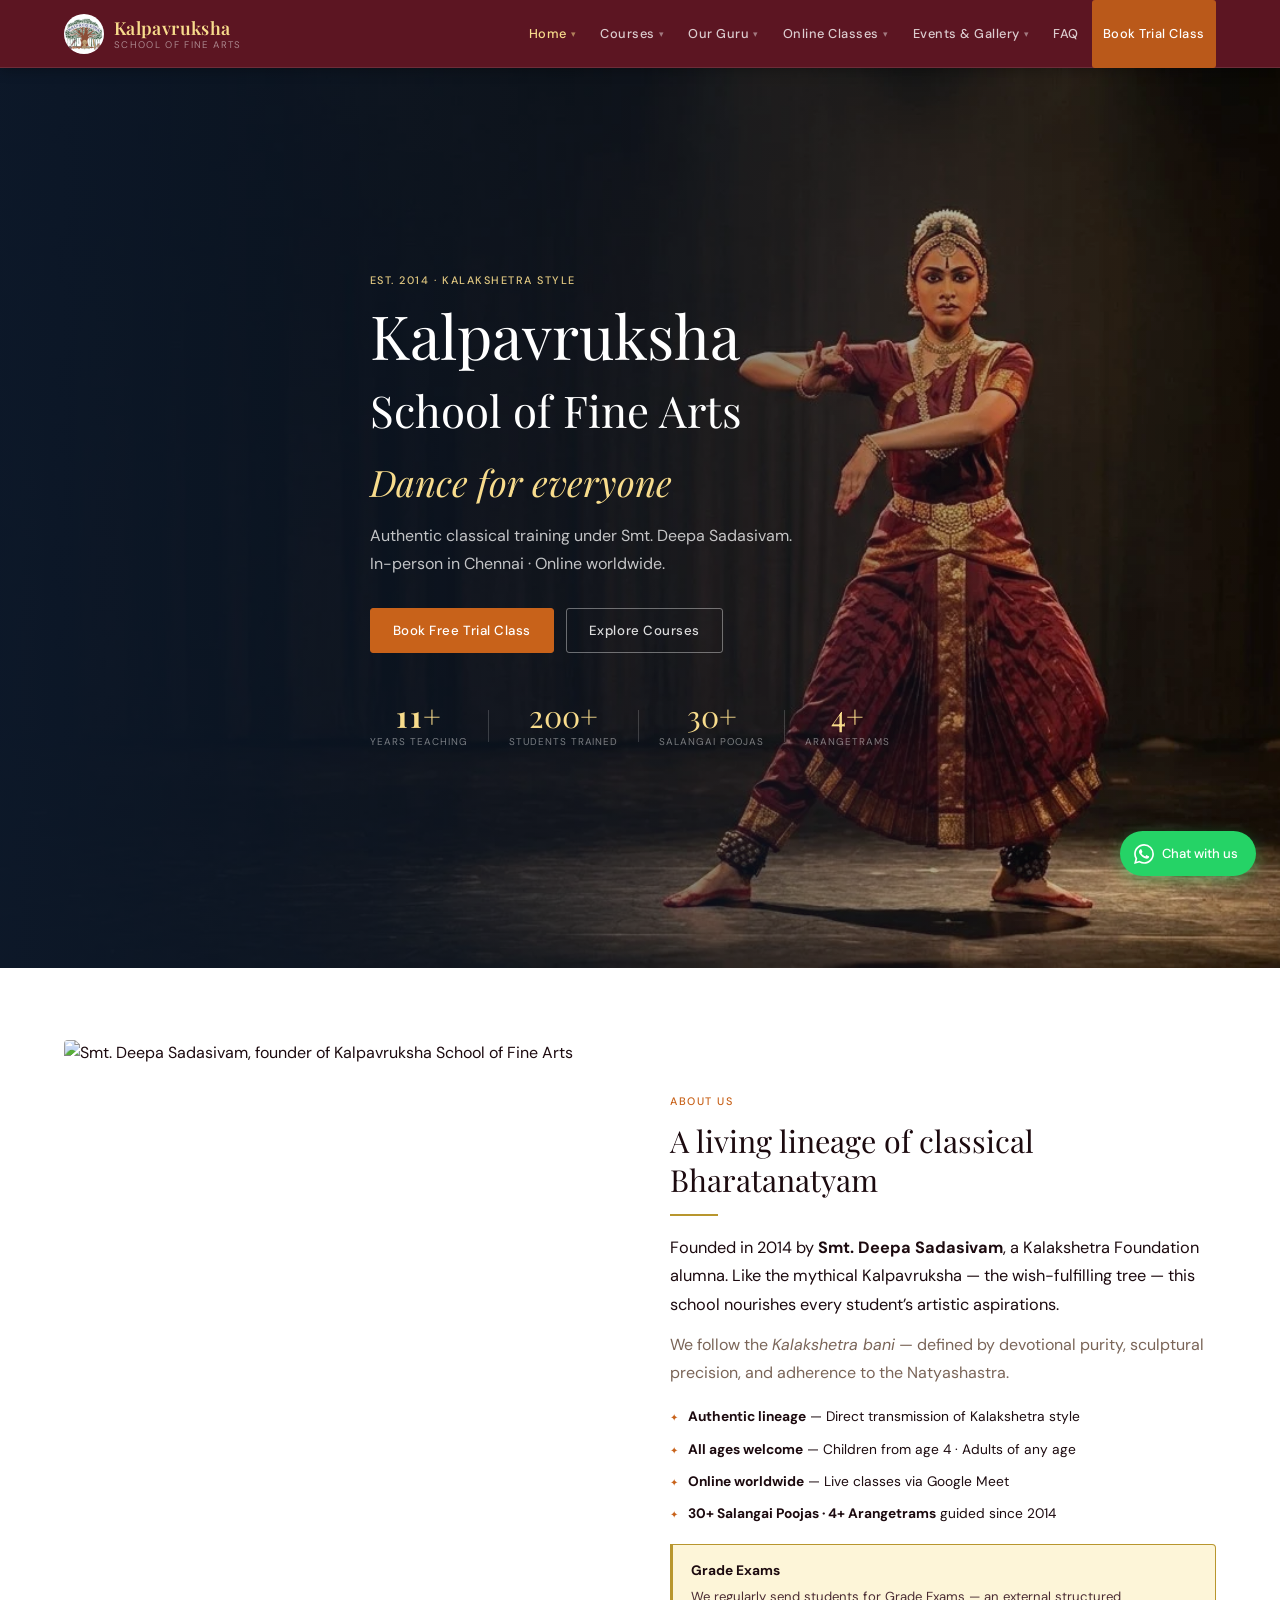
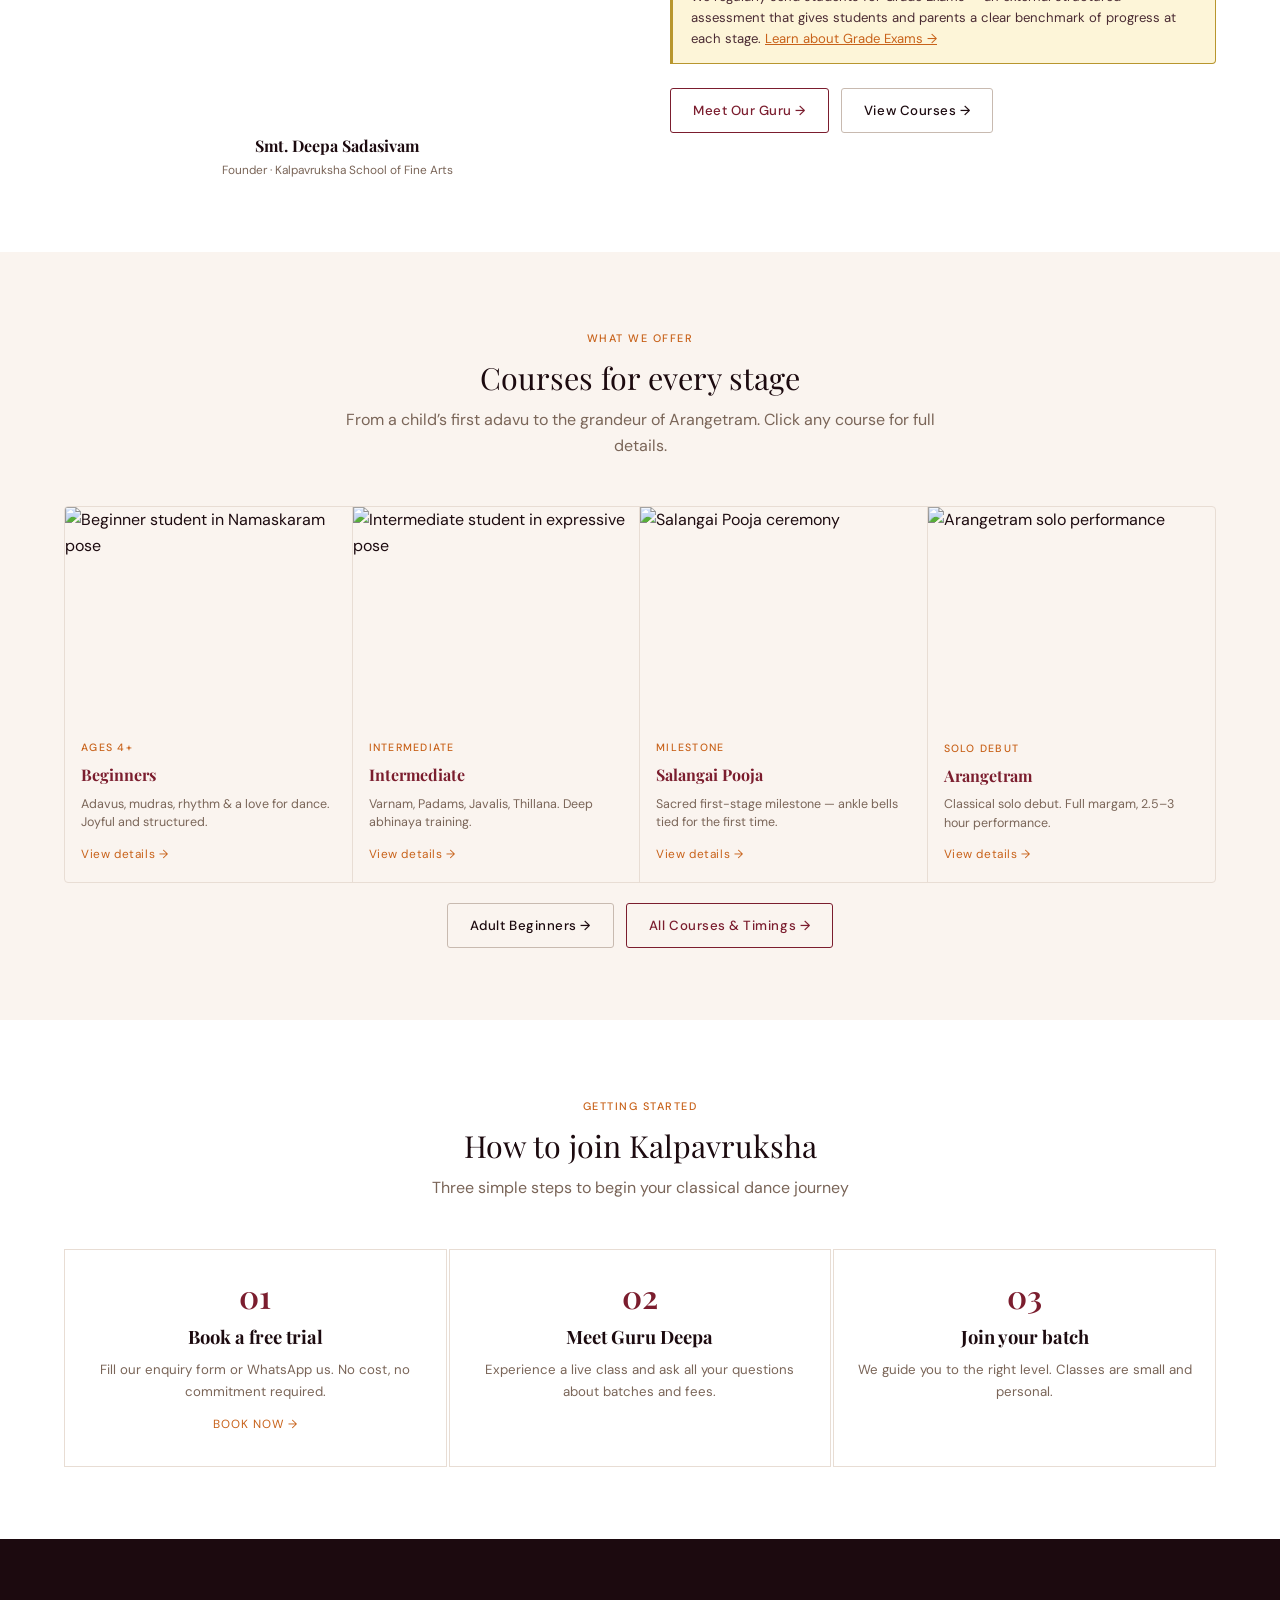
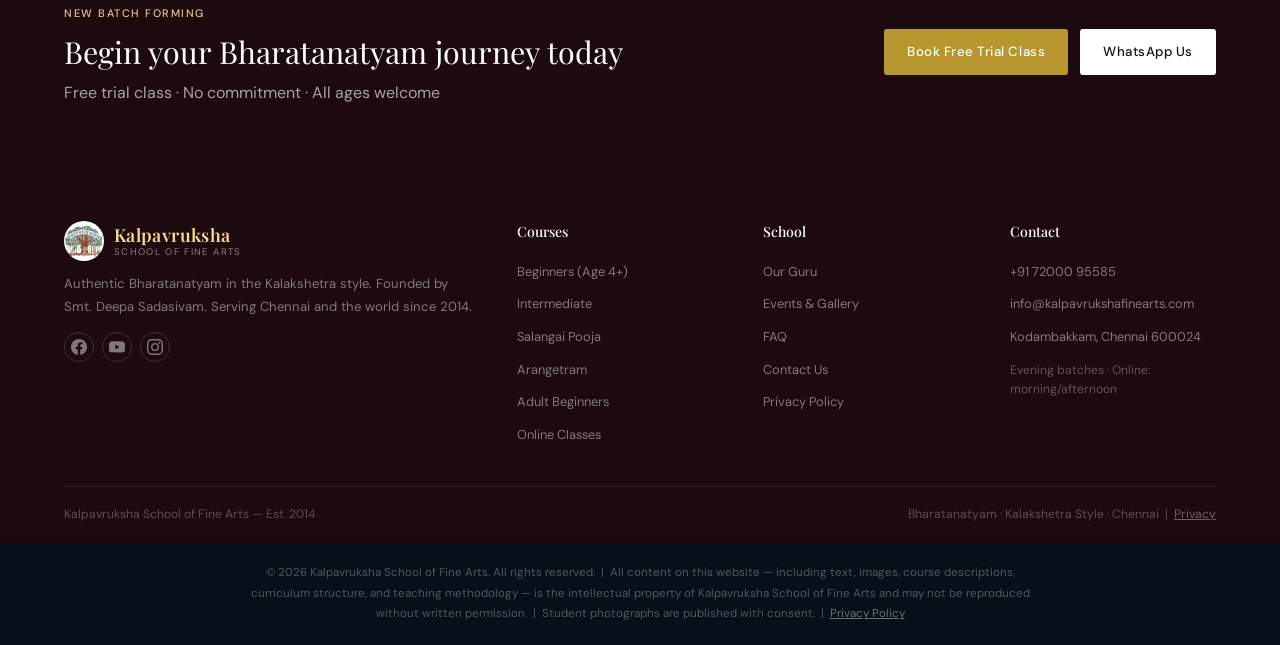
==== index.html @ 7474fd22 "Add files via upload" ====
<!DOCTYPE html>
<!-- v2026-05-10 r4 — correct brand: yellow nav + blue text -->
<html lang="en-IN">
<head>
  <meta charset="UTF-8">
  <meta name="google-site-verification" content="vN2-0iQwr74Br4yqT1xNynjvGHpnbKhBjR1G0NXU9Yg" />
  <meta name="viewport" content="width=device-width, initial-scale=1.0">
  <title>Kalpavruksha School of Fine Arts | Bharatanatyam Classes Chennai</title>
  <meta name="description" content="Authentic Kalakshetra-style Bharatanatyam in Chennai and online. Founded by Smt. Deepa Sadasivam. Classes for children from age 4, adults, and Arangetram preparation. Est. 2014.">
  <link rel="canonical" href="https://kalpavrukshafinearts.com/">

  <!--
  ═══════════════════════════════════════════════════════════════════
  IMAGE DELIVERY FIX — PageSpeed "Improve image delivery" (487 KB)
  ───────────────────────────────────────────────────────────────────
  ROOT CAUSE: Every image was served at full resolution regardless of
  the screen size that was actually displaying it. On a 390px mobile
  screen the hero (1400px wide) downloads ~400 KB it doesn't need.

  SOLUTION: srcset + sizes on every significant image.
  The browser reads the sizes="" value (= the CSS display width for
  this image at this viewport), picks the closest entry in srcset,
  and downloads only that file. If only one file exists the browser
  still uses the sizes hint to understand how large the image will
  be — which feeds into its LCP prioritisation.

  ── IMAGES YOU NEED TO CREATE (one-time task, use Squoosh.app) ──
  For each source image, export two WebP variants:

  hero-bg.webp         → also create hero-bg-800w.webp  (~80 KB)
  beginner.webp        → also create beginner-600w.webp  (~30 KB)
  intermediate.webp    → also create intermediate-600w.webp
  rev-salangai-pooja.webp → salangai-600w.webp
  arangetram.webp      → arangetram-600w.webp
  guru-portrait.webp   → guru-portrait-600w.webp

  Squoosh settings: WebP, quality 82, resize to target width.
  Upload the new files alongside the originals in /images/.

  Until the extra files exist the browser falls back to the original
  — so uploading this HTML before creating the resized images is safe.
  The srcset simply won't offer a smaller option yet.

  ── OTHER FIXES IN THIS VERSION ────────────────────────────────
  • Hero preload updated to use imagesrcset so the preload scanner
    picks the correct size at the right viewport
  • Guru portrait: correct HTML dimensions (300×375) instead of
    generic 600×750 — stops PageSpeed "image displayed at wrong size"
  • Course card images: sizes="(max-width:480px) 100vw,
    (max-width:1000px) 50vw, 25vw" — the 4-column grid means each
    card is ~25% of viewport on desktop
  • All lazy images: added decoding="async" where missing
  ═══════════════════════════════════════════════════════════════════
  -->

  <!-- CRITICAL INLINE CSS — nav + hero bg colour; prevents FOUC -->
  <style>
    *,*::before,*::after{box-sizing:border-box;margin:0;padding:0;}
    html{font-size:16px;scroll-behavior:smooth;}
    .hero{min-height:100svh;background:var(--ink);}
  </style>

  <!--
  HERO IMAGE PRELOAD — updated with imagesrcset + imagesizes
  This tells the preload scanner which file to fetch at which viewport,
  matching the srcset/sizes on the <picture> element below.
  -->
  <link rel="preload" as="image"
    href="images/hero-bg.webp"
    imagesrcset="images/hero-bg-800w.webp 800w, images/hero-bg.webp 1400w"
    imagesizes="100vw"
    fetchpriority="high">

  <!-- CSS — non-blocking preload -->
  <link rel="preload" href="css/style.css" as="style" onload="this.onload=null;this.rel='stylesheet'">
  <noscript><link rel="stylesheet" href="css/style.css"></noscript>

  <!-- Google Fonts — non-blocking -->
  <link rel="preconnect" href="https://fonts.googleapis.com">
  <link rel="preconnect" href="https://fonts.gstatic.com" crossorigin>
  <link rel="preload" href="https://fonts.googleapis.com/css2?family=Playfair+Display:ital,wght@0,400;0,500;0,600;0,700;1,400&family=DM+Sans:opsz,wght@9..40,300;9..40,400;9..40,500&display=swap" as="style" onload="this.onload=null;this.rel='stylesheet'">
  <noscript><link rel="stylesheet" href="https://fonts.googleapis.com/css2?family=Playfair+Display:ital,wght@0,400;0,500;0,600;0,700;1,400&family=DM+Sans:opsz,wght@9..40,300;9..40,400;9..40,500&display=swap"></noscript>

  <!-- PAGE-SPECIFIC STYLES -->
  <style>
/* HERO */
.hero{position:relative;display:flex;align-items:center;overflow:hidden;}
.hero-img{position:absolute;inset:0;z-index:0;overflow:hidden;}
.hero-img img{width:100%;height:100%;object-fit:cover;border-radius:0;min-height:100vh;}
.hero-ov{position:absolute;inset:0;background:linear-gradient(to right,rgba(14,27,46,0.88) 0%,rgba(14,27,46,0.42) 65%,transparent 100%);z-index:1;}
.hero-ct{position:relative;z-index:2;padding:60px 0 80px;max-width:660px;}
.ht{color:#fff;margin-bottom:16px;}
.ht em{font-style:italic;color:#F8DC8C;}
.hs{color:rgba(255,255,255,0.75);font-size:1rem;line-height:1.75;margin-bottom:30px;}
.hctas{display:flex;gap:12px;flex-wrap:wrap;margin-bottom:48px;}
.hstats{display:flex;align-items:center;flex-wrap:wrap;gap:0;}
.hstat{text-align:center;padding:0 20px 0 0;}
.hsd{width:1px;background:rgba(255,255,255,0.18);height:32px;margin-right:20px;}
.hstat-n{display:block;font-family:'Playfair Display',serif;font-size:1.9rem;font-weight:300;color:#F8DC8C;line-height:1;}
.hstat-l{display:block;font-size:0.62rem;letter-spacing:0.10em;text-transform:uppercase;color:rgba(255,255,255,0.45);margin-top:3px;}
.n11{font-weight:700;letter-spacing:0.06em;}
/* ABOUT */
.ag{display:grid;grid-template-columns:1fr 1fr;gap:60px;align-items:center;}
.aimg{width:100%;aspect-ratio:4/5;border-radius:4px;overflow:hidden;position:relative;}
.apil{margin-top:18px;display:flex;flex-direction:column;gap:10px;}
.apil li{display:flex;gap:10px;font-size:0.86rem;align-items:flex-start;}
.apil-dot{color:var(--saffron);flex-shrink:0;font-size:0.60rem;margin-top:5px;}
/* BRIDGE NOTE */
.bridge-note{background:#fdf5d8;border:1px solid #B8962E;border-left:3px solid #B8962E;border-radius:0 4px 4px 0;padding:14px 18px;margin-top:20px;}
.bridge-note strong{display:block;font-size:0.86rem;color:#1C0A0F;margin-bottom:5px;}
.bridge-note p{font-size:0.82rem;color:#4A2B33;line-height:1.6;}
.bridge-note a{color:var(--saffron);}
/* COURSES */
.cog{display:grid;grid-template-columns:repeat(4,1fr);gap:0;border:1px solid var(--bdr);border-radius:4px;overflow:hidden;}
.coc{text-decoration:none;color:var(--ink);display:flex;flex-direction:column;border-right:1px solid var(--bdr);transition:background 0.2s;}
.coc:last-child{border-right:none;}
.coc:hover{background:#F5F5DC;}
.coc-img{width:100%;aspect-ratio:4/3;overflow:hidden;flex-shrink:0;}
.coc-img img{width:100%;height:100%;object-fit:cover;display:block;}
.coc-body{padding:18px 16px;flex:1;display:flex;flex-direction:column;}
.coc-tag{font-size:0.66rem;font-weight:500;letter-spacing:0.12em;text-transform:uppercase;color:#C8621A;}
.coc-body h3{font-family:'Playfair Display',serif;font-size:1rem;color:var(--maroon);margin:5px 0 7px;}
.coc-body p{font-size:0.78rem;color:#7A6558;line-height:1.5;flex:1;}
.coc-arr{display:inline-block;margin-top:12px;font-size:0.74rem;color:#C8621A;letter-spacing:0.05em;}
/* STEPS */
.stg{display:grid;grid-template-columns:repeat(3,1fr);gap:2px;}
.stc{background:#fff;border:1px solid var(--bdr);padding:30px 22px;text-align:center;}
.stn{font-family:'Playfair Display',serif;font-size:2rem;font-weight:600;color:var(--maroon);line-height:1;margin-bottom:10px;}
.stc h3{font-family:'Playfair Display',serif;font-size:1.15rem;margin-bottom:8px;}
.stc p{font-size:0.83rem;color:#7A6558;line-height:1.65;}
.stl{display:inline-block;margin-top:12px;font-size:0.74rem;letter-spacing:0.08em;color:var(--saffron);text-transform:uppercase;text-decoration:none;}
/* CTA BAND */
.ctab{background:var(--ink);}
.ctai{display:flex;justify-content:space-between;align-items:center;gap:32px;flex-wrap:wrap;padding:60px 0;}
.ctab-btns{display:flex;gap:12px;flex-wrap:wrap;flex-shrink:0;}
/* RESPONSIVE */
@media(max-width:1000px){.ag{grid-template-columns:1fr;gap:40px;}.cog{grid-template-columns:1fr 1fr;}.coc:nth-child(2){border-right:none;}.coc:nth-child(odd){border-right:1px solid var(--bdr);}}
@media(max-width:700px){.stg{grid-template-columns:1fr;gap:12px;}.ctai{flex-direction:column;text-align:center;}.ctab-btns{justify-content:center;}.hsd{display:none;}.hstat{padding:0 14px 0 0;}}
@media(max-width:480px){.cog{grid-template-columns:1fr;}.coc{border-right:none!important;border-bottom:1px solid #E8DDD4;}.coc:last-child{border-bottom:none;}}
  </style>

  <!-- STRUCTURED DATA -->
  <script type="application/ld+json">
  {
    "@context": "https://schema.org",
    "@graph": [
      {
        "@type": ["EducationalOrganization", "LocalBusiness"],
        "@id": "https://kalpavrukshafinearts.com/#organization",
        "name": "Kalpavruksha School of Fine Arts",
        "alternateName": "Kalpavruksha Fine Arts",
        "url": "https://kalpavrukshafinearts.com",
        "logo": "https://kalpavrukshafinearts.com/images/logo.webp",
        "image": "https://kalpavrukshafinearts.com/images/arangetram.webp",
        "description": "Authentic Kalakshetra-style Bharatanatyam classes in Chennai and online worldwide. Founded by Smt. Deepa Sadasivam, Kalakshetra alumna. Classes for children from age 4, adults, and Arangetram preparation. Est. 2014.",
        "foundingDate": "2014",
        "telephone": "+91-7200095585",
        "email": "info@kalpavrukshafinearts.com",
        "priceRange": "₹₹",
        "currenciesAccepted": "INR",
        "paymentAccepted": "Cash, UPI",
        "address": {
          "@type": "PostalAddress",
          "streetAddress": "Kodambakkam",
          "addressLocality": "Chennai",
          "addressRegion": "Tamil Nadu",
          "postalCode": "600024",
          "addressCountry": "IN"
        },
        "geo": {
          "@type": "GeoCoordinates",
          "latitude": 13.047566,
          "longitude": 80.223245
        },
        "openingHoursSpecification": {
          "@type": "OpeningHoursSpecification",
          "dayOfWeek": ["Monday","Tuesday","Wednesday","Thursday","Friday"],
          "opens": "16:00",
          "closes": "21:00"
        },
        "sameAs": [
          "https://www.facebook.com/kalpavrukshaschooloffinearts/",
          "https://www.youtube.com/channel/UCljUDGBZsBAb4ENWV3Zk0Pw",
          "https://www.instagram.com/kalpavruksha_schooloffinearts/"
        ],
        "founder": {
          "@type": "Person",
          "name": "Smt. Deepa Sadasivam",
          "jobTitle": "Bharatanatyam Guru and Founder",
          "url": "https://kalpavrukshafinearts.com/guru.html"
        },
        "hasOfferCatalog": {
          "@type": "OfferCatalog",
          "name": "Bharatanatyam Courses",
          "itemListElement": [
            {"@type":"Course","name":"Beginners Bharatanatyam","description":"Foundation Bharatanatyam for children from age 4.","url":"https://kalpavrukshafinearts.com/courses.html#beginners","provider":{"@type":"Organization","name":"Kalpavruksha School of Fine Arts"}},
            {"@type":"Course","name":"Intermediate Bharatanatyam","description":"Varnam, Padams, Javalis, Thillana and deep abhinaya training.","url":"https://kalpavrukshafinearts.com/courses.html#intermediate","provider":{"@type":"Organization","name":"Kalpavruksha School of Fine Arts"}},
            {"@type":"Course","name":"Adult Beginners Bharatanatyam","description":"Bharatanatyam for adults of any age. No prior experience needed.","url":"https://kalpavrukshafinearts.com/courses.html#adults","provider":{"@type":"Organization","name":"Kalpavruksha School of Fine Arts"}},
            {"@type":"Course","name":"Online Bharatanatyam Classes","description":"Live Kalakshetra-style Bharatanatyam via Google Meet for students worldwide.","url":"https://kalpavrukshafinearts.com/online-classes.html","provider":{"@type":"Organization","name":"Kalpavruksha School of Fine Arts"}}
          ]
        }
      }
    ]
  }
  </script>

  <meta property="og:image" content="https://kalpavrukshafinearts.com/images/arangetram.webp">
  <meta property="og:image:width" content="1400">
  <meta property="og:image:height" content="934">
  <meta property="og:image:alt" content="Bharatanatyam performance at Kalpavruksha School of Fine Arts">

  <!--
  ── CACHE-CONTROL REMINDER (server/Cloudflare, not HTML) ──────────
  Add these headers via Cloudflare Cache Rules or .htaccess:
    *.webp *.jpg *.png *.svg  →  Cache-Control: public, max-age=31536000, immutable
    *.css *.js                →  Cache-Control: public, max-age=2592000
  This resolves the "Use efficient cache lifetimes — 523 KB" warning.
  -->
</head>
<body>
<a href="#main" class="skip">Skip to main content</a>

<!-- NAV -->
<nav class="site-nav" id="site-nav" role="navigation" aria-label="Main navigation">
  <div class="ni">
    <div class="nl">
      <a href="index.html" class="logo" aria-label="Kalpavruksha home">
        <img src="images/logo.webp" alt="Kalpavruksha School of Fine Arts logo"
          width="40" height="40"
          style="width:40px;height:40px;border-radius:50%;object-fit:cover;flex-shrink:0">
        <div class="logo-t"><span class="logo-n">Kalpavruksha</span><span class="logo-s">School of Fine Arts</span></div>
      </a>
    </div>
    <button class="ntog" aria-label="Toggle menu" aria-expanded="false"><span></span><span></span><span></span></button>
    <ul class="nm">
      <li><a href="index.html" class="on" aria-current="page">Home <span class="narr">&#9662;</span></a><div class="ndd"><a href="index.html#about">About Us</a><a href="index.html#courses">Course Overview</a><a href="index.html#how-to-join">How to Join</a></div></li>
      <li><a href="courses.html">Courses <span class="narr">&#9662;</span></a><div class="ndd"><a href="courses.html#dance-path">Dance Path</a><a href="courses.html#beginners">Beginners (Age 4+)</a><a href="courses.html#intermediate">Intermediate</a><a href="courses.html#salangai">Salangai Pooja</a><a href="courses.html#arangetram">Arangetram</a><a href="courses.html#adults">Adult Beginners</a><a href="courses.html#timings">Timings</a></div></li>
      <li><a href="guru.html">Our Guru <span class="narr">&#9662;</span></a><div class="ndd"><a href="guru.html#bio">Biography</a><a href="guru.html#philosophy">Philosophy</a><a href="guru.html#lineage">Lineage</a><a href="guru.html#performances">Performances</a></div></li>
      <li><a href="online-classes.html">Online Classes <span class="narr">&#9662;</span></a><div class="ndd"><a href="online-classes.html#how-it-works">How It Works</a><a href="online-classes.html#requirements">Requirements</a><a href="online-classes.html#faq">FAQ</a><a href="online-classes.html#testimonials">Student Stories</a></div></li>
      <li><a href="events.html">Events &amp; Gallery <span class="narr">&#9662;</span></a><div class="ndd"><a href="events.html#upcoming">Upcoming Events</a><a href="events.html#highlights">Highlights</a><a href="events.html#gallery">Gallery</a></div></li>
      <li><a href="faq.html">FAQ</a></li>
      <li><a href="contact.html" class="ncta">Book Trial Class</a></li>
    </ul>
  </div>
</nav>

<main id="main">

<!-- ═══════════════════════════════════════════════════════
     HERO
     <picture> with srcset lets the browser choose:
       - hero-bg-800w.webp  for screens ≤ 800px  (~80 KB)
       - hero-bg.webp       for screens > 800px   (~400 KB)
     sizes="100vw" tells the browser the image fills 100%
     of the viewport width at all sizes.
     fetchpriority="high" + no loading="lazy" = LCP image.
════════════════════════════════════════════════════════ -->
<section class="hero" aria-label="Welcome">
  <div class="hero-img">
    <picture>
      <source
        srcset="images/hero-bg-800w.webp 800w, images/hero-bg.webp 1400w"
        sizes="100vw"
        type="image/webp">
      <img
        src="images/hero-bg.webp"
        alt="Bharatanatyam performer in Kalakshetra style on stage"
        width="1400" height="933"
        fetchpriority="high"
        decoding="async"
        style="width:100%;height:100%;object-fit:cover;display:block">
    </picture>
  </div>
  <div class="hero-ov"></div>
  <div class="c hero-ct">
    <span class="lbl" style="color:rgba(248,220,140,0.90)">Est. 2014 &middot; Kalakshetra Style</span>
    <h1 class="dxl ht" style="margin-top:10px">Kalpavruksha<br><span style="font-size:0.72em">School of Fine Arts</span><br><em style="font-size:0.60em">Dance for everyone</em></h1>
    <p class="hs">Authentic classical training under Smt. Deepa Sadasivam.<br>In-person in Chennai &middot; Online worldwide.</p>
    <div class="hctas">
      <a href="contact.html" class="btn bp">Book Free Trial Class</a>
      <a href="courses.html" class="btn bs" style="color:rgba(255,255,255,0.85);border-color:rgba(255,255,255,0.38)">Explore Courses</a>
    </div>
    <div class="hstats">
      <div class="hstat"><span class="hstat-n"><span class="n11">11</span>+</span><span class="hstat-l">Years Teaching</span></div>
      <div class="hsd" aria-hidden="true"></div>
      <div class="hstat"><span class="hstat-n">200+</span><span class="hstat-l">Students Trained</span></div>
      <div class="hsd" aria-hidden="true"></div>
      <div class="hstat"><span class="hstat-n">30+</span><span class="hstat-l">Salangai Poojas</span></div>
      <div class="hsd" aria-hidden="true"></div>
      <div class="hstat"><span class="hstat-n">4+</span><span class="hstat-l">Arangetrams</span></div>
    </div>
  </div>
</section>

<!-- ═══════════════════════════════════════════════════════
     ABOUT
     guru-portrait: displayed at ~300px wide on desktop
     (half of ~1200px container minus 60px gap = ~570px,
     but the image is in a 4/5 aspect ratio box that is
     effectively ~300px wide after CSS constraints).
     sizes: "(max-width:1000px) 100vw, 50vw" — full width
     on mobile (stacked grid), half viewport on desktop.
════════════════════════════════════════════════════════ -->
<section class="sec sec-w" id="about">
  <div class="c"><div class="ag">
    <div style="position:relative">
      <div class="aimg">
        <picture>
          <source
            srcset="images/guru-portrait-600w.webp 600w, images/guru-portrait.webp 1200w"
            sizes="(max-width:1000px) 90vw, 45vw"
            type="image/webp">
          <img
            src="images/guru-portrait.webp"
            alt="Smt. Deepa Sadasivam, founder of Kalpavruksha School of Fine Arts"
            width="600" height="750"
            loading="lazy"
            decoding="async"
            style="width:100%;height:100%;object-fit:cover;display:block">
        </picture>
      </div>
      <div style="text-align:center;padding:10px 0 0">
        <strong style="display:block;font-family:'Playfair Display',serif;font-size:1rem;color:var(--ink)">Smt. Deepa Sadasivam</strong>
        <span style="display:block;font-size:0.74rem;color:var(--ink-soft);margin-top:3px">Founder &middot; Kalpavruksha School of Fine Arts</span>
      </div>
    </div>
    <div>
      <span class="lbl">About us</span>
      <h2 class="dmd" style="margin-top:8px;margin-bottom:14px">A living lineage of classical Bharatanatyam</h2>
      <hr class="hr" style="margin-bottom:18px">
      <p class="blg">Founded in 2014 by <strong>Smt. Deepa Sadasivam</strong>, a Kalakshetra Foundation alumna. Like the mythical Kalpavruksha &mdash; the wish-fulfilling tree &mdash; this school nourishes every student&rsquo;s artistic aspirations.</p>
      <p style="margin-top:12px;color:var(--ink-soft);line-height:1.75">We follow the <em>Kalakshetra bani</em> &mdash; defined by devotional purity, sculptural precision, and adherence to the Natyashastra.</p>
      <ul class="apil">
        <li><span class="apil-dot">&#10022;</span><div><strong>Authentic lineage</strong> &mdash; Direct transmission of Kalakshetra style</div></li>
        <li><span class="apil-dot">&#10022;</span><div><strong>All ages welcome</strong> &mdash; Children from age 4 &middot; Adults of any age</div></li>
        <li><span class="apil-dot">&#10022;</span><div><strong>Online worldwide</strong> &mdash; Live classes via Google Meet</div></li>
        <li><span class="apil-dot">&#10022;</span><div><strong>30+ Salangai Poojas &middot; 4+ Arangetrams</strong> guided since 2014</div></li>
      </ul>
      <div class="bridge-note">
        <strong>Grade Exams</strong>
        <p>We regularly send students for Grade Exams &mdash; an external structured assessment that gives students and parents a clear benchmark of progress at each stage. <a href="https://bridgeacademy.in/grade-exam/" target="_blank" rel="noopener">Learn about Grade Exams &rarr;</a></p>
      </div>
      <div style="display:flex;gap:12px;flex-wrap:wrap;margin-top:24px">
        <a href="guru.html" class="btn bs">Meet Our Guru &rarr;</a>
        <a href="courses.html" class="btn bo">View Courses &rarr;</a>
      </div>
    </div>
  </div></div>
</section>

<!-- ═══════════════════════════════════════════════════════
     COURSES OVERVIEW
     4-column grid on desktop = each image ~25vw wide.
     2-column on tablet = ~50vw. 1-column on mobile = 100vw.
     sizes matches exactly so the browser fetches the right file.
     srcset offers a 600w version (for mobile/tablet)
     and the original for desktop.
════════════════════════════════════════════════════════ -->
<section class="sec sec-c" id="courses">
  <div class="c">
    <div class="sh">
      <span class="lbl">What we offer</span>
      <h2 class="dmd" style="margin-top:8px">Courses for every stage</h2>
      <p>From a child&rsquo;s first adavu to the grandeur of Arangetram. Click any course for full details.</p>
    </div>
    <div class="cog">

      <a href="courses.html#beginners" class="coc">
        <div class="coc-img">
          <picture>
            <source
              srcset="images/beginner-600w.webp 600w, images/beginner.webp 1200w"
              sizes="(max-width:480px) 100vw, (max-width:1000px) 50vw, 25vw"
              type="image/webp">
            <img src="images/beginner.webp"
              alt="Beginner student in Namaskaram pose"
              width="600" height="450"
              loading="lazy" decoding="async"
              style="width:100%;height:100%;object-fit:cover;display:block">
          </picture>
        </div>
        <div class="coc-body"><span class="coc-tag">Ages 4+</span><h3>Beginners</h3><p>Adavus, mudras, rhythm &amp; a love for dance. Joyful and structured.</p><span class="coc-arr">View details &rarr;</span></div>
      </a>

      <a href="courses.html#intermediate" class="coc">
        <div class="coc-img">
          <picture>
            <source
              srcset="images/intermediate-600w.webp 600w, images/intermediate.webp 1200w"
              sizes="(max-width:480px) 100vw, (max-width:1000px) 50vw, 25vw"
              type="image/webp">
            <img src="images/intermediate.webp"
              alt="Intermediate student in expressive pose"
              width="600" height="450"
              loading="lazy" decoding="async"
              style="width:100%;height:100%;object-fit:cover;display:block">
          </picture>
        </div>
        <div class="coc-body"><span class="coc-tag">Intermediate</span><h3>Intermediate</h3><p>Varnam, Padams, Javalis, Thillana. Deep abhinaya training.</p><span class="coc-arr">View details &rarr;</span></div>
      </a>

      <a href="courses.html#salangai" class="coc">
        <div class="coc-img">
          <picture>
            <source
              srcset="images/salangai-600w.webp 600w, images/rev-salangai-pooja.webp 1200w"
              sizes="(max-width:480px) 100vw, (max-width:1000px) 50vw, 25vw"
              type="image/webp">
            <img src="images/rev-salangai-pooja.webp"
              alt="Salangai Pooja ceremony"
              width="600" height="450"
              loading="lazy" decoding="async"
              style="width:100%;height:100%;object-fit:cover;display:block">
          </picture>
        </div>
        <div class="coc-body"><span class="coc-tag">Milestone</span><h3>Salangai Pooja</h3><p>Sacred first-stage milestone &mdash; ankle bells tied for the first time.</p><span class="coc-arr">View details &rarr;</span></div>
      </a>

      <a href="courses.html#arangetram" class="coc">
        <div class="coc-img">
          <picture>
            <source
              srcset="images/arangetram-600w.webp 600w, images/arangetram.webp 1400w"
              sizes="(max-width:480px) 100vw, (max-width:1000px) 50vw, 25vw"
              type="image/webp">
            <img src="images/arangetram.webp"
              alt="Arangetram solo performance"
              width="600" height="450"
              loading="lazy" decoding="async"
              style="width:100%;height:100%;object-fit:cover;display:block">
          </picture>
        </div>
        <div class="coc-body"><span class="coc-tag">Solo debut</span><h3>Arangetram</h3><p>Classical solo debut. Full margam, 2.5&ndash;3 hour performance.</p><span class="coc-arr">View details &rarr;</span></div>
      </a>

    </div>
    <div style="text-align:center;margin-top:20px;display:flex;gap:12px;justify-content:center;flex-wrap:wrap">
      <a href="courses.html#adults" class="btn bo">Adult Beginners &rarr;</a>
      <a href="courses.html" class="btn bs">All Courses &amp; Timings &rarr;</a>
    </div>
  </div>
</section>

<!-- HOW TO JOIN -->
<section class="sec sec-w" id="how-to-join">
  <div class="c">
    <div class="sh">
      <span class="lbl">Getting started</span>
      <h2 class="dmd" style="margin-top:8px">How to join Kalpavruksha</h2>
      <p>Three simple steps to begin your classical dance journey</p>
    </div>
    <div class="stg">
      <div class="stc"><div class="stn">01</div><h3>Book a free trial</h3><p>Fill our enquiry form or WhatsApp us. No cost, no commitment required.</p><a href="contact.html" class="stl">Book now &rarr;</a></div>
      <div class="stc"><div class="stn">02</div><h3>Meet Guru Deepa</h3><p>Experience a live class and ask all your questions about batches and fees.</p></div>
      <div class="stc"><div class="stn">03</div><h3>Join your batch</h3><p>We guide you to the right level. Classes are small and personal.</p></div>
    </div>
  </div>
</section>

<!-- CTA BAND -->
<section class="ctab"><div class="c"><div class="ctai">
  <div>
    <span class="lbl" style="color:rgba(248,220,140,0.90)">New batch forming</span>
    <h2 class="dmd" style="margin-top:8px;color:#fff">Begin your Bharatanatyam journey today</h2>
    <p style="color:rgba(255,255,255,0.62);margin-top:8px">Free trial class &middot; No commitment &middot; All ages welcome</p>
  </div>
  <div class="ctab-btns">
    <a href="contact.html" class="btn bg">Book Free Trial Class</a>
    <a href="https://wa.me/917200095585" class="btn bw" target="_blank" rel="noopener">WhatsApp Us</a>
  </div>
</div></div></section>

</main>

<!-- FOOTER -->
<footer class="ft"><div class="c"><div class="fg">
  <div class="fb-brand">
    <a href="index.html" style="text-decoration:none;display:flex;align-items:center;gap:10px;margin-bottom:12px">
      <img src="images/logo.webp" alt="Kalpavruksha logo" width="40" height="40" style="width:40px;height:40px;border-radius:50%;object-fit:cover">
      <div class="logo-t"><span class="logo-n">Kalpavruksha</span><span class="logo-s">School of Fine Arts</span></div>
    </a>
    <p>Authentic Bharatanatyam in the Kalakshetra style. Founded by Smt. Deepa Sadasivam. Serving Chennai and the world since 2014.</p>
    <div style="display:flex;gap:8px;margin-top:14px">
      <a href="https://www.facebook.com/kalpavrukshaschooloffinearts/" target="_blank" rel="noopener" class="fsoc" aria-label="Kalpavruksha on Facebook (opens in new tab)"><svg viewBox="0 0 24 24" fill="currentColor" width="16" height="16"><path d="M24 12.073c0-6.627-5.373-12-12-12s-12 5.373-12 12c0 5.99 4.388 10.954 10.125 11.854v-8.385H7.078v-3.47h3.047V9.43c0-3.007 1.792-4.669 4.533-4.669 1.312 0 2.686.235 2.686.235v2.953H15.83c-1.491 0-1.956.925-1.956 1.874v2.25h3.328l-.532 3.47h-2.796v8.385C19.612 23.027 24 18.062 24 12.073z"/></svg></a>
      <a href="https://www.youtube.com/channel/UCljUDGBZsBAb4ENWV3Zk0Pw" target="_blank" rel="noopener" class="fsoc" aria-label="Kalpavruksha on YouTube (opens in new tab)"><svg viewBox="0 0 24 24" fill="currentColor" width="16" height="16"><path d="M23.498 6.186a3.016 3.016 0 0 0-2.122-2.136C19.505 3.545 12 3.545 12 3.545s-7.505 0-9.377.505A3.017 3.017 0 0 0 .502 6.186C0 8.07 0 12 0 12s0 3.93.502 5.814a3.016 3.016 0 0 0 2.122 2.136c1.871.505 9.376.505 9.376.505s7.505 0 9.377-.505a3.015 3.015 0 0 0 2.122-2.136C24 15.93 24 12 24 12s0-3.93-.502-5.814zM9.545 15.568V8.432L15.818 12l-6.273 3.568z"/></svg></a>
      <a href="https://www.instagram.com/kalpavruksha_schooloffinearts/" target="_blank" rel="noopener" class="fsoc" aria-label="Kalpavruksha on Instagram (opens in new tab)"><svg viewBox="0 0 24 24" fill="currentColor" width="16" height="16"><path d="M12 2.163c3.204 0 3.584.012 4.85.07 3.252.148 4.771 1.691 4.919 4.919.058 1.265.069 1.645.069 4.849 0 3.205-.012 3.584-.069 4.849-.149 3.225-1.664 4.771-4.919 4.919-1.266.058-1.644.07-4.85.07-3.204 0-3.584-.012-4.849-.07-3.26-.149-4.771-1.699-4.919-4.92-.058-1.265-.07-1.644-.07-4.849 0-3.204.013-3.583.07-4.849.149-3.227 1.664-4.771 4.919-4.919 1.266-.057 1.645-.069 4.849-.069zm0-2.163c-3.259 0-3.667.014-4.947.072-4.358.2-6.78 2.618-6.98 6.98-.059 1.281-.073 1.689-.073 4.948 0 3.259.014 3.668.072 4.948.2 4.358 2.618 6.78 6.98 6.98 1.281.058 1.689.072 4.948.072 3.259 0 3.668-.014 4.948-.072 4.354-.2 6.782-2.618 6.979-6.98.059-1.28.073-1.689.073-4.948 0-3.259-.014-3.667-.072-4.947-.196-4.354-2.617-6.78-6.979-6.98-1.281-.059-1.69-.073-4.949-.073zm0 5.838c-3.403 0-6.162 2.759-6.162 6.162s2.759 6.163 6.162 6.163 6.162-2.759 6.162-6.163c0-3.403-2.759-6.162-6.162-6.162zm0 10.162c-2.209 0-4-1.79-4-4 0-2.209 1.791-4 4-4s4 1.791 4 4c0 2.21-1.791 4-4 4zm6.406-11.845c-.796 0-1.441.645-1.441 1.44s.645 1.44 1.441 1.44c.795 0 1.439-.645 1.439-1.44s-.644-1.44-1.439-1.44z"/></svg></a>
    </div>
  </div>
  <div class="fcol"><h4>Courses</h4><ul>
    <li><a href="courses.html#beginners">Beginners (Age 4+)</a></li>
    <li><a href="courses.html#intermediate">Intermediate</a></li>
    <li><a href="courses.html#salangai">Salangai Pooja</a></li>
    <li><a href="courses.html#arangetram">Arangetram</a></li>
    <li><a href="courses.html#adults">Adult Beginners</a></li>
    <li><a href="online-classes.html">Online Classes</a></li>
  </ul></div>
  <div class="fcol"><h4>School</h4><ul>
    <li><a href="guru.html">Our Guru</a></li>
    <li><a href="events.html">Events &amp; Gallery</a></li>
    <li><a href="faq.html">FAQ</a></li>
    <li><a href="contact.html">Contact Us</a></li>
    <li><a href="privacy.html">Privacy Policy</a></li>
  </ul></div>
  <div class="fcol"><h4>Contact</h4><ul>
    <li><a href="tel:+917200095585">+91 72000 95585</a></li>
    <li><a href="mailto:info@kalpavrukshafinearts.com">info@kalpavrukshafinearts.com</a></li>
    <li><a href="https://maps.google.com/?q=Kodambakkam+Chennai" target="_blank" rel="noopener">Kodambakkam, Chennai 600024</a></li>
  </ul>
  <p style="margin-top:12px;font-size:0.76rem;color:rgba(255,255,255,0.30)">Evening batches &middot; Online: morning/afternoon</p></div>
</div>
<div class="fb-bot">
  <p>Kalpavruksha School of Fine Arts &mdash; Est. 2014</p>
  <p>Bharatanatyam &middot; Kalakshetra Style &middot; Chennai &nbsp;|&nbsp; <a href="privacy.html" style="color:rgba(255,255,255,0.35)">Privacy</a></p>
</div></div></footer>

<div style="background:#060F1A;padding:20px 0;margin-top:0">
  <div class="c"><p style="font-size:0.72rem;color:rgba(255,255,255,0.30);text-align:center;line-height:1.8;max-width:800px;margin:0 auto">&copy; 2026 Kalpavruksha School of Fine Arts. All rights reserved. &nbsp;|&nbsp; All content on this website &mdash; including text, images, course descriptions, curriculum structure, and teaching methodology &mdash; is the intellectual property of Kalpavruksha School of Fine Arts and may not be reproduced without written permission. &nbsp;|&nbsp; Student photographs are published with consent. &nbsp;|&nbsp; <a href="privacy.html" style="color:rgba(255,255,255,0.40)">Privacy Policy</a></p></div>
</div>

<!-- WhatsApp float -->
<a class="wa" href="https://wa.me/917200095585?text=Hello%2C+I+am+interested+in+Bharatanatyam+classes." target="_blank" rel="noopener" aria-label="Chat on WhatsApp"><svg viewBox="0 0 24 24" fill="currentColor" style="width:20px;height:20px;flex-shrink:0"><path d="M17.472 14.382c-.297-.149-1.758-.867-2.03-.967-.273-.099-.471-.148-.67.15-.197.297-.767.966-.94 1.164-.173.199-.347.223-.644.075-.297-.15-1.255-.463-2.39-1.475-.883-.788-1.48-1.761-1.653-2.059-.173-.297-.018-.458.13-.606.134-.133.298-.347.446-.52.149-.174.198-.298.298-.497.099-.198.05-.371-.025-.52-.075-.149-.669-1.612-.916-2.207-.242-.579-.487-.5-.669-.51-.173-.008-.371-.01-.57-.01-.198 0-.52.074-.792.372-.272.297-1.04 1.016-1.04 2.479 0 1.462 1.065 2.875 1.213 3.074.149.198 2.096 3.2 5.077 4.487.709.306 1.262.489 1.694.625.712.227 1.36.195 1.871.118.571-.085 1.758-.719 2.006-1.413.248-.694.248-1.289.173-1.413-.074-.124-.272-.198-.57-.347m-5.421 7.403h-.004a9.87 9.87 0 01-5.031-1.378l-.361-.214-3.741.982.998-3.648-.235-.374a9.86 9.86 0 01-1.51-5.26c.001-5.45 4.436-9.884 9.888-9.884 2.64 0 5.122 1.03 6.988 2.898a9.825 9.825 0 012.893 6.994c-.003 5.45-4.437 9.884-9.885 9.884m8.413-18.297A11.815 11.815 0 0012.05 0C5.495 0 .16 5.335.157 11.892c0 2.096.547 4.142 1.588 5.945L.057 24l6.305-1.654a11.882 11.882 0 005.683 1.448h.005c6.554 0 11.89-5.335 11.893-11.893a11.821 11.821 0 00-3.48-8.413z"/></svg><span>Chat with us</span></a>

<!-- GA4 — deferred, end of body, single definition -->
<script defer src="https://www.googletagmanager.com/gtag/js?id=G-Z66NRXP98K"></script>
<script>
window.dataLayer = window.dataLayer || [];
function gtag(){dataLayer.push(arguments);}
gtag('js', new Date());
gtag('config', 'G-Z66NRXP98K', {send_page_view: true});
</script>

<!-- Page JS -->
<script>
(function(){
  var t = document.querySelector('.ntog'), m = document.querySelector('.nm');
  if(t && m){
    t.addEventListener('click', function(){ var o = m.classList.toggle('open'); t.setAttribute('aria-expanded', o); });
    m.querySelectorAll('a').forEach(function(a){ a.addEventListener('click', function(){ m.classList.remove('open'); t.setAttribute('aria-expanded','false'); }); });
  }
  document.querySelectorAll('.faq-q').forEach(function(b){
    b.addEventListener('click', function(){
      var it = b.closest('.faq-item'), op = it.classList.contains('open');
      var heights = [];
      document.querySelectorAll('.faq-item.open').forEach(function(i){ heights.push({el:i, a:i.querySelector('.faq-a')}); });
      heights.forEach(function(h){ h.el.classList.remove('open'); if(h.a) h.a.style.maxHeight = null; });
      if(!op){ it.classList.add('open'); var ans = it.querySelector('.faq-a'); if(ans){ var h = ans.scrollHeight; ans.style.maxHeight = h + 'px'; } }
    });
  });
  var sl = document.querySelectorAll('.psn a[href^="#"]');
  if(sl.length){
    var ob = new IntersectionObserver(function(en){ en.forEach(function(e){ if(e.isIntersecting){ sl.forEach(function(a){ a.classList.remove('on'); }); var l = document.querySelector('.psn a[href="#'+e.target.id+'"]'); if(l) l.classList.add('on'); } }); }, {rootMargin:'-68px 0px -50% 0px',threshold:0});
    document.querySelectorAll('[id]').forEach(function(el){ ob.observe(el); });
  }
})();
</script>
</body>
</html>
---- css/style.css ----
/* ============================================================
   Kalpavruksha School of Fine Arts
   Shared stylesheet — css/style.css
   
   Structure:
   1. CSS Custom Properties (variables)
   2. Reset & Base
   3. Layout utilities
   4. Typography
   5. Buttons
   6. Navigation (fixed, solid)
   7. Page hero & breadcrumb
   8. Section navigation (sticky in-page nav)
   9. FAQ accordion
  10. Meta grid (course detail boxes)
  11. Footer
  12. WhatsApp float button
  13. Image placeholder
  14. Guru page (sidebar layout)
  15. Compatibility aliases (for legacy class names)
  16. Responsive
   ============================================================ */

/* ROOT */
:root{--maroon:#7B1D2E;--maroon-d:#5c1522;--maroon-l:#F5E6EB;--gold:#B8962E;--gold-l:#fdf5d8;--saffron:#C8621A;--saffron-l:#FBF4EC;--ink:#1C0A0F;--ink-mid:#4A2B33;--ink-soft:#7A6558;--bdr:#E8DDD4;--bdr-s:#C8BAB0;--cream:#FAF4EF;--fd:'Playfair Display',Georgia,serif;--fb:'DM Sans',-apple-system,sans-serif;--mw:1200px;}
*,*::before,*::after{box-sizing:border-box;margin:0;padding:0;}
html{font-size:16px;scroll-behavior:smooth;-webkit-text-size-adjust:100%;}
body{font-family:var(--fb);color:var(--ink);background:#fff;line-height:1.6;-webkit-font-smoothing:antialiased;padding-top:68px;}
img,svg{display:block;max-width:100%;}
a{color:inherit;}
ul,ol{list-style:none;}
button{cursor:pointer;font-family:inherit;}
.skip{position:absolute;top:-100%;left:16px;background:var(--maroon);color:#fff;padding:8px 16px;border-radius:0 0 4px 4px;font-size:0.82rem;z-index:99999;text-decoration:none;}
.skip:focus{top:0;}

/* LAYOUT */
.c{max-width:var(--mw);margin:0 auto;padding:0 24px;}
.sec{padding:72px 0;}
.sec-w{background:#fff;}
.sec-c{background:var(--cream);}
.sec-s{background:var(--saffron-l);}
.sec-m{background:var(--maroon);}
.sec-k{background:var(--ink);}
.lbl{display:inline-block;font-size:0.68rem;font-weight:500;letter-spacing:0.14em;text-transform:uppercase;color:var(--saffron);}
.sh{text-align:center;max-width:640px;margin:0 auto 48px;}
.sh p{color:var(--ink-soft);margin-top:10px;}
.hr{height:2px;width:48px;background:var(--gold);border:none;margin:0;}
.dxl{font-family:var(--fd);font-size:clamp(2.2rem,5vw,3.8rem);font-weight:400;line-height:1.12;}
.dlg{font-family:var(--fd);font-size:clamp(1.7rem,4vw,2.7rem);font-weight:400;line-height:1.2;}
.dmd{font-family:var(--fd);font-size:clamp(1.3rem,2.8vw,1.9rem);font-weight:400;line-height:1.3;}
.blg{font-size:1.02rem;line-height:1.75;color:var(--ink);}

/* BUTTONS */
.btn{display:inline-flex;align-items:center;gap:8px;padding:11px 22px;border-radius:3px;font-family:var(--fb);font-size:0.83rem;font-weight:500;letter-spacing:0.04em;text-decoration:none;border:1px solid transparent;transition:all 0.2s;cursor:pointer;white-space:nowrap;}
.bp{background:var(--saffron);color:#fff;border-color:var(--saffron);}.bp:hover{background:#a85016;}
.bs{background:transparent;color:var(--maroon);border-color:var(--maroon);}.bs:hover{background:var(--maroon);color:#fff;}
.bg{background:var(--gold);color:#fff;}.bg:hover{background:#9a7d26;}
.bw{background:#fff;color:var(--ink);}.bw:hover{background:rgba(255,255,255,0.88);}
.bo{background:transparent;color:var(--ink);border-color:var(--bdr-s);}.bo:hover{background:var(--saffron-l);}
.card{background:#fff;border:1px solid var(--bdr);border-radius:4px;overflow:hidden;}

/* BREADCRUMB */
.bc{display:flex;align-items:center;gap:8px;font-size:0.78rem;color:rgba(255,255,255,0.50);margin-bottom:14px;}
.bc a{color:rgba(255,255,255,0.60);text-decoration:none;}.bc a:hover{color:#F8DC8C;}
.bc-sep{color:rgba(255,255,255,0.30);}

/* PAGE HERO */
.ph{background:linear-gradient(135deg,#1C0A0F 0%,#3D0F1C 60%,#7B1D2E 100%);padding:44px 0 52px;}
.ph h1{color:#fff;}.ph p{color:rgba(255,255,255,0.68);margin-top:10px;font-size:1rem;}

/* SECTION NAV */
.psn{background:#fff;border-bottom:1px solid var(--bdr);position:sticky;top:68px;z-index:100;}
.psn .c{padding:0 24px;}
.psn ul{display:flex;gap:0;overflow-x:auto;scrollbar-width:none;}
.psn ul::-webkit-scrollbar{display:none;}
.psn a{display:block;padding:10px 16px;font-size:0.74rem;font-weight:500;letter-spacing:0.08em;text-transform:uppercase;color:var(--ink-soft);text-decoration:none;border-bottom:2px solid transparent;white-space:nowrap;transition:color 0.2s,border-color 0.2s;}
.psn a:hover,.psn a.on{color:var(--maroon);border-color:var(--maroon);}

/* FAQ */
.faq-list{display:flex;flex-direction:column;}
.faq-item{border-bottom:1px solid var(--bdr);}
.faq-q{width:100%;background:none;border:none;padding:18px 0;text-align:left;font-family:var(--fd);font-size:1rem;color:var(--ink);cursor:pointer;display:flex;justify-content:space-between;align-items:center;gap:16px;}
.faq-q::after{content:'+';font-family:var(--fb);font-size:1.3rem;color:var(--saffron);flex-shrink:0;transition:transform 0.25s;}
.faq-item.open .faq-q::after{transform:rotate(45deg);}
.faq-a{max-height:0;overflow:hidden;transition:max-height 0.35s ease;}
.faq-a p{padding-bottom:18px;font-size:0.88rem;color:var(--ink-mid);line-height:1.75;}
.faq-a a{color:var(--saffron);}

/* META GRID */
.mg{display:grid;grid-template-columns:1fr 1fr;gap:10px;margin-top:20px;}
.mi{background:var(--saffron-l);border:1px solid var(--bdr);border-radius:4px;padding:11px 14px;}
.ml{display:block;font-size:0.66rem;font-weight:500;letter-spacing:0.10em;text-transform:uppercase;color:var(--ink-soft);margin-bottom:3px;}
.mv{display:block;font-size:0.88rem;font-weight:500;color:var(--ink);}
.cb{background:var(--cream);border:1px solid var(--bdr);border-radius:4px;padding:18px 22px;margin-top:18px;}
.cb h4{font-family:var(--fd);font-size:0.95rem;color:var(--maroon);margin-bottom:10px;}
.cb ul{display:flex;flex-direction:column;gap:6px;}
.cb li{font-size:0.84rem;color:var(--ink-mid);padding-left:14px;position:relative;}
.cb li::before{content:'›';position:absolute;left:0;color:var(--saffron);}

/* NAV — solid always */
.site-nav{position:fixed;top:0;left:0;right:0;z-index:9999;background:#5c1522;border-bottom:1px solid rgba(255,255,255,0.10);box-shadow:0 2px 12px rgba(0,0,0,0.30);height:68px;}
.ni{max-width:1200px;margin:0 auto;padding:0 24px;display:flex;align-items:center;justify-content:space-between;height:68px;}
.nl a.logo{text-decoration:none;display:flex;align-items:center;gap:10px;}
.nl a.logo img{width:40px;height:40px;border-radius:50%;object-fit:cover;flex-shrink:0;}
.logo-t{display:flex;flex-direction:column;line-height:1.15;}
.logo-n{font-family:'Playfair Display',serif;font-size:1.12rem;color:#F8DC8C;font-weight:600;letter-spacing:0.02em;}
.logo-s{font-size:0.60rem;letter-spacing:0.14em;text-transform:uppercase;color:rgba(255,255,255,0.48);}
.nm{list-style:none;display:flex;align-items:center;gap:2px;height:68px;}
.nm>li{position:relative;height:100%;display:flex;align-items:center;}
.nm>li>a{color:rgba(255,255,255,0.78);text-decoration:none;font-size:0.80rem;font-weight:500;letter-spacing:0.04em;padding:8px 11px;border-radius:3px;display:flex;align-items:center;gap:4px;transition:color 0.2s,background 0.2s;white-space:nowrap;height:100%;}
.nm>li>a:hover,.nm>li>a.on{color:#fff;background:rgba(255,255,255,0.10);}
.nm>li>a.on{color:#F8DC8C;background:transparent;}
.ncta{background:rgba(200,98,26,0.88)!important;color:#fff!important;border-radius:3px;}
.ncta:hover{background:rgba(200,98,26,1)!important;}
.narr{font-size:0.58rem;opacity:0.55;transition:transform 0.2s;margin-top:1px;}
.nm>li:hover .narr{transform:rotate(180deg);}
.ndd{display:none;position:absolute;top:68px;left:0;background:#3d0d18;border:1px solid rgba(255,255,255,0.10);border-top:none;border-radius:0 0 4px 4px;min-width:200px;box-shadow:0 8px 24px rgba(0,0,0,0.35);z-index:10000;padding:6px 0;}
.nm>li:hover .ndd{display:block;}
.ndd a{display:block;padding:9px 16px;font-size:0.78rem;color:rgba(255,255,255,0.68);text-decoration:none;transition:background 0.15s,color 0.15s;white-space:nowrap;}
.ndd a:hover{background:rgba(255,255,255,0.08);color:#fff;}
.ntog{display:none;flex-direction:column;gap:5px;background:none;border:none;cursor:pointer;padding:8px;}
.ntog span{display:block;width:22px;height:2px;background:rgba(255,255,255,0.8);border-radius:2px;}

/* FOOTER */
.ft{background:#1C0A0F;color:rgba(255,255,255,0.55);padding:56px 0 0;}
.fg{display:grid;grid-template-columns:2fr 1fr 1fr 1fr;gap:40px;padding-bottom:40px;}
.fb-brand p{font-size:0.82rem;line-height:1.7;color:rgba(255,255,255,0.45);margin-top:10px;}
.fsoc{width:30px;height:30px;border:1px solid rgba(255,255,255,0.15);border-radius:50%;display:inline-flex;align-items:center;justify-content:center;font-size:0.68rem;color:rgba(255,255,255,0.45);text-decoration:none;transition:all 0.2s;}
.fsoc:hover{border-color:rgba(255,255,255,0.5);color:#fff;}
.fcol h4{font-family:'Playfair Display',serif;font-size:0.88rem;color:#fff;margin-bottom:14px;font-weight:500;}
.fcol ul{list-style:none;display:flex;flex-direction:column;gap:7px;}
.fcol a{font-size:0.80rem;color:rgba(255,255,255,0.45);text-decoration:none;transition:color 0.2s;}
.fcol a:hover{color:#F8DC8C;}
.fb-bot{border-top:1px solid rgba(255,255,255,0.08);padding:18px 0;display:flex;justify-content:space-between;align-items:center;flex-wrap:wrap;gap:8px;}
.fb-bot p{font-size:0.76rem;color:rgba(255,255,255,0.28);}

/* WHATSAPP */
.wa{position:fixed;bottom:24px;right:24px;z-index:8000;background:#25D366;color:#fff;border-radius:50px;display:flex;align-items:center;gap:8px;padding:12px 18px 12px 14px;text-decoration:none;box-shadow:0 4px 16px rgba(37,211,102,0.38);transition:all 0.2s;font-size:0.82rem;font-weight:500;}
.wa:hover{background:#1ebe59;transform:translateY(-2px);}

/* IMAGE PLACEHOLDER */
.iph{width:100%;height:100%;min-height:180px;background:#f5ede8;border:2px dashed #c8b0a4;border-radius:4px;display:flex;align-items:center;justify-content:center;}
.iph::after{content:'';display:block;width:28px;height:28px;background:url("data:image/svg+xml,%3Csvg xmlns='http://www.w3.org/2000/svg' viewBox='0 0 24 24' fill='none' stroke='%23c8b0a4' stroke-width='1.5'%3E%3Crect x='3' y='3' width='18' height='18' rx='2'/%3E%3Ccircle cx='8.5' cy='8.5' r='1.5'/%3E%3Cpath d='m21 15-5-5L5 21'/%3E%3C/svg%3E") center/contain no-repeat;opacity:0.55;}

/* RESPONSIVE */
@media(max-width:900px){
  .ntog{display:flex;}
  .nm{height:auto;display:none;position:absolute;top:68px;left:0;right:0;background:#3d0d18;flex-direction:column;align-items:stretch;padding:8px 0;border-bottom:1px solid rgba(255,255,255,0.10);z-index:9998;max-height:calc(100vh - 68px);overflow-y:auto;}
  .nm.open{display:flex;}
  .nm>li{height:auto;}
  .nm>li>a{padding:12px 20px;border-radius:0;font-size:0.88rem;height:auto;}
  .ndd{display:none!important;}
  .narr{display:none;}
  .fg{grid-template-columns:1fr 1fr;gap:28px;}
}
@media(max-width:540px){
  .fg{grid-template-columns:1fr;}
  .fb-bot{flex-direction:column;text-align:center;}
  .wa span{display:none;}
  .wa{padding:14px;border-radius:50%;}
  .c{padding:0 16px;}
  .sec{padding:52px 0;}
  .mg{grid-template-columns:1fr;}
}

/* COMPATIBILITY ALIASES for old-class pages */
.page-hero{background:linear-gradient(135deg,#1C0A0F 0%,#3D0F1C 60%,#7B1D2E 100%);padding:44px 0 52px;}
.page-hero h1,.page-hero .display-lg{color:#fff;}
.page-hero p{color:rgba(255,255,255,0.68);margin-top:10px;font-size:1rem;}
.container{max-width:1200px;margin:0 auto;padding:0 24px;}
.section{padding:72px 0;}
.section--white{background:#fff;}
.section--cream{background:#FAF4EF;}
.section--saffron-pale,.section--saffron{background:#FBF4EC;}
.section--maroon{background:#7B1D2E;}
.section--ink,.sec-k{background:#1C0A0F;}
.section-head{text-align:center;max-width:640px;margin:0 auto 48px;}
.section-head p{color:#7A6558;margin-top:10px;}
.section-label{display:inline-block;font-size:0.68rem;font-weight:500;letter-spacing:0.14em;text-transform:uppercase;color:#C8621A;}
.display-xl{font-family:'Playfair Display',Georgia,serif;font-size:clamp(2.2rem,5vw,3.8rem);font-weight:400;line-height:1.12;}
.display-lg{font-family:'Playfair Display',Georgia,serif;font-size:clamp(1.7rem,4vw,2.7rem);font-weight:400;line-height:1.2;}
.display-md{font-family:'Playfair Display',Georgia,serif;font-size:clamp(1.3rem,2.8vw,1.9rem);font-weight:400;line-height:1.3;}
.body-lg{font-size:1.02rem;line-height:1.75;color:#1C0A0F;}
.page-section-nav{background:#fff;border-bottom:1px solid #E8DDD4;position:sticky;top:68px;z-index:100;}
.page-section-nav .container{padding:0 24px;}
.page-section-nav ul{display:flex;gap:0;overflow-x:auto;scrollbar-width:none;}
.page-section-nav ul::-webkit-scrollbar{display:none;}
.page-section-nav a{display:block;padding:10px 16px;font-size:0.74rem;font-weight:500;letter-spacing:0.08em;text-transform:uppercase;color:#7A6558;text-decoration:none;border-bottom:2px solid transparent;white-space:nowrap;transition:color 0.2s,border-color 0.2s;}
.page-section-nav a:hover,.page-section-nav a.active,.page-section-nav a.on{color:#7B1D2E;border-color:#7B1D2E;}
.breadcrumb{display:flex;align-items:center;gap:8px;font-size:0.78rem;color:rgba(255,255,255,0.50);margin-bottom:14px;}
.breadcrumb a{color:rgba(255,255,255,0.60);text-decoration:none;}
.breadcrumb a:hover{color:#F8DC8C;}
.breadcrumb-sep{color:rgba(255,255,255,0.30);}

/* GURU PAGE */
.guru-grid{display:grid;grid-template-columns:300px 1fr;gap:48px;align-items:start;}
.guru-sidebar{position:sticky;top:calc(68px + 52px);}
.guru-portrait-wrap{width:100%;aspect-ratio:3/4;border-radius:4px;overflow:hidden;border:1px solid var(--bdr);background:var(--cream);margin-bottom:0;}
.guru-portrait-wrap img{width:100%;height:100%;object-fit:cover;display:block;}
.guru-portrait-wrap .img-ph,.guru-portrait-wrap .iph{border-radius:0;min-height:200px;}
.guru-quick-facts{border:1px solid var(--bdr);border-radius:4px;overflow:hidden;}
.guru-fact{padding:11px 14px;border-bottom:1px solid var(--bdr);}
.guru-fact:last-child{border-bottom:none;}
.gf-label{display:block;font-size:0.65rem;font-weight:500;letter-spacing:0.10em;text-transform:uppercase;color:var(--ink-soft);margin-bottom:3px;}
.gf-value{display:block;font-size:0.86rem;color:var(--ink);}
.guru-quote{border-left:3px solid var(--gold);padding:18px 22px;background:var(--gold-l);border-radius:0 4px 4px 0;margin-bottom:28px;}
.guru-quote blockquote{font-family:'Playfair Display',serif;font-size:1.1rem;font-style:italic;color:var(--ink);line-height:1.65;}
.guru-quote cite{display:block;margin-top:8px;font-size:0.78rem;color:var(--ink-soft);font-style:normal;}
.perf-list{list-style:none;display:flex;flex-direction:column;gap:10px;margin-top:16px;}
.perf-list li{font-size:0.88rem;color:var(--ink-mid);padding-left:18px;position:relative;line-height:1.6;}
.perf-list li::before{content:'✦';position:absolute;left:0;font-size:0.60rem;color:var(--gold);top:5px;}
.lineage-chain{display:flex;flex-direction:column;gap:8px;align-items:center;margin-top:14px;}
.lineage-node{background:#fff;border:1px solid var(--bdr);border-radius:4px;padding:12px 18px;width:100%;max-width:400px;text-align:center;}
.lineage-node strong{display:block;font-size:0.88rem;color:var(--ink);}
.lineage-node span{display:block;font-size:0.74rem;color:var(--ink-soft);margin-top:2px;}
.lineage-node--hl{border-color:var(--maroon);background:var(--maroon-l);}
.lineage-node--hl strong{color:var(--maroon);}
.lineage-arrow-d{font-size:1.2rem;color:var(--bdr-s);}
@media(max-width:860px){.guru-grid{grid-template-columns:1fr;}.guru-sidebar{position:static;}}

/* SCROLL OFFSET */
/* Default: account for fixed nav (68px) + 12px breathing room */
[id]{scroll-margin-top:80px;}
/* Sections with page-section-nav below nav: nav(68) + sec-nav(44) + 8px = 120px */
.faq-cat{scroll-margin-top:120px;}
.timeline-item[id]{scroll-margin-top:120px;}
/* Page top anchors: no offset needed */
#main,#top{scroll-margin-top:0;}

/* COMPATIBILITY ALIASES for old-class pages */
.page-hero{background:linear-gradient(135deg,#1C0A0F 0%,#3D0F1C 60%,#7B1D2E 100%);padding:44px 0 52px;}
.page-hero h1,.page-hero .display-lg{color:#fff;}
.page-hero p{color:rgba(255,255,255,0.68);margin-top:10px;font-size:1rem;}
.container{max-width:1200px;margin:0 auto;padding:0 24px;}
.section{padding:72px 0;}
.section--white{background:#fff;}
.section--cream{background:#FAF4EF;}
.section--saffron-pale,.section--saffron{background:#FBF4EC;}
.section--maroon{background:#7B1D2E;}
.section--ink,.sec-k{background:#1C0A0F;}
.section-head{text-align:center;max-width:640px;margin:0 auto 48px;}
.section-head p{color:#7A6558;margin-top:10px;}
.section-label{display:inline-block;font-size:0.68rem;font-weight:500;letter-spacing:0.14em;text-transform:uppercase;color:#C8621A;}
.display-xl{font-family:'Playfair Display',Georgia,serif;font-size:clamp(2.2rem,5vw,3.8rem);font-weight:400;line-height:1.12;}
.display-lg{font-family:'Playfair Display',Georgia,serif;font-size:clamp(1.7rem,4vw,2.7rem);font-weight:400;line-height:1.2;}
.display-md{font-family:'Playfair Display',Georgia,serif;font-size:clamp(1.3rem,2.8vw,1.9rem);font-weight:400;line-height:1.3;}
.body-lg{font-size:1.02rem;line-height:1.75;color:#1C0A0F;}
.page-section-nav{background:#fff;border-bottom:1px solid #E8DDD4;position:sticky;top:68px;z-index:100;}
.page-section-nav .container{padding:0 24px;}
.page-section-nav ul{display:flex;gap:0;overflow-x:auto;scrollbar-width:none;}
.page-section-nav ul::-webkit-scrollbar{display:none;}
.page-section-nav a{display:block;padding:10px 16px;font-size:0.74rem;font-weight:500;letter-spacing:0.08em;text-transform:uppercase;color:#7A6558;text-decoration:none;border-bottom:2px solid transparent;white-space:nowrap;transition:color 0.2s,border-color 0.2s;}
.page-section-nav a:hover,.page-section-nav a.active,.page-section-nav a.on{color:#7B1D2E;border-color:#7B1D2E;}
.breadcrumb{display:flex;align-items:center;gap:8px;font-size:0.78rem;color:rgba(255,255,255,0.50);margin-bottom:14px;}
.breadcrumb a{color:rgba(255,255,255,0.60);text-decoration:none;}
.breadcrumb a:hover{color:#F8DC8C;}
.breadcrumb-sep{color:rgba(255,255,255,0.30);}

/* FOCUS VISIBLE — keyboard navigation (WCAG 2.4.7) */
:focus-visible{outline:3px solid #B8962E;outline-offset:3px;}
a:focus-visible,button:focus-visible,input:focus-visible,
select:focus-visible,textarea:focus-visible{
  outline:3px solid #B8962E;outline-offset:3px;border-radius:2px;
}
.skip:focus{top:0;outline:3px solid #B8962E;}
---- css/style.css ----
/* ============================================================
   Kalpavruksha School of Fine Arts
   Shared stylesheet — css/style.css
   
   Structure:
   1. CSS Custom Properties (variables)
   2. Reset & Base
   3. Layout utilities
   4. Typography
   5. Buttons
   6. Navigation (fixed, solid)
   7. Page hero & breadcrumb
   8. Section navigation (sticky in-page nav)
   9. FAQ accordion
  10. Meta grid (course detail boxes)
  11. Footer
  12. WhatsApp float button
  13. Image placeholder
  14. Guru page (sidebar layout)
  15. Compatibility aliases (for legacy class names)
  16. Responsive
   ============================================================ */

/* ROOT */
:root{--maroon:#7B1D2E;--maroon-d:#5c1522;--maroon-l:#F5E6EB;--gold:#B8962E;--gold-l:#fdf5d8;--saffron:#C8621A;--saffron-l:#FBF4EC;--ink:#1C0A0F;--ink-mid:#4A2B33;--ink-soft:#7A6558;--bdr:#E8DDD4;--bdr-s:#C8BAB0;--cream:#FAF4EF;--fd:'Playfair Display',Georgia,serif;--fb:'DM Sans',-apple-system,sans-serif;--mw:1200px;}
*,*::before,*::after{box-sizing:border-box;margin:0;padding:0;}
html{font-size:16px;scroll-behavior:smooth;-webkit-text-size-adjust:100%;}
body{font-family:var(--fb);color:var(--ink);background:#fff;line-height:1.6;-webkit-font-smoothing:antialiased;padding-top:68px;}
img,svg{display:block;max-width:100%;}
a{color:inherit;}
ul,ol{list-style:none;}
button{cursor:pointer;font-family:inherit;}
.skip{position:absolute;top:-100%;left:16px;background:var(--maroon);color:#fff;padding:8px 16px;border-radius:0 0 4px 4px;font-size:0.82rem;z-index:99999;text-decoration:none;}
.skip:focus{top:0;}

/* LAYOUT */
.c{max-width:var(--mw);margin:0 auto;padding:0 24px;}
.sec{padding:72px 0;}
.sec-w{background:#fff;}
.sec-c{background:var(--cream);}
.sec-s{background:var(--saffron-l);}
.sec-m{background:var(--maroon);}
.sec-k{background:var(--ink);}
.lbl{display:inline-block;font-size:0.68rem;font-weight:500;letter-spacing:0.14em;text-transform:uppercase;color:var(--saffron);}
.sh{text-align:center;max-width:640px;margin:0 auto 48px;}
.sh p{color:var(--ink-soft);margin-top:10px;}
.hr{height:2px;width:48px;background:var(--gold);border:none;margin:0;}
.dxl{font-family:var(--fd);font-size:clamp(2.2rem,5vw,3.8rem);font-weight:400;line-height:1.12;}
.dlg{font-family:var(--fd);font-size:clamp(1.7rem,4vw,2.7rem);font-weight:400;line-height:1.2;}
.dmd{font-family:var(--fd);font-size:clamp(1.3rem,2.8vw,1.9rem);font-weight:400;line-height:1.3;}
.blg{font-size:1.02rem;line-height:1.75;color:var(--ink);}

/* BUTTONS */
.btn{display:inline-flex;align-items:center;gap:8px;padding:11px 22px;border-radius:3px;font-family:var(--fb);font-size:0.83rem;font-weight:500;letter-spacing:0.04em;text-decoration:none;border:1px solid transparent;transition:all 0.2s;cursor:pointer;white-space:nowrap;}
.bp{background:var(--saffron);color:#fff;border-color:var(--saffron);}.bp:hover{background:#a85016;}
.bs{background:transparent;color:var(--maroon);border-color:var(--maroon);}.bs:hover{background:var(--maroon);color:#fff;}
.bg{background:var(--gold);color:#fff;}.bg:hover{background:#9a7d26;}
.bw{background:#fff;color:var(--ink);}.bw:hover{background:rgba(255,255,255,0.88);}
.bo{background:transparent;color:var(--ink);border-color:var(--bdr-s);}.bo:hover{background:var(--saffron-l);}
.card{background:#fff;border:1px solid var(--bdr);border-radius:4px;overflow:hidden;}

/* BREADCRUMB */
.bc{display:flex;align-items:center;gap:8px;font-size:0.78rem;color:rgba(255,255,255,0.50);margin-bottom:14px;}
.bc a{color:rgba(255,255,255,0.60);text-decoration:none;}.bc a:hover{color:#F8DC8C;}
.bc-sep{color:rgba(255,255,255,0.30);}

/* PAGE HERO */
.ph{background:linear-gradient(135deg,#1C0A0F 0%,#3D0F1C 60%,#7B1D2E 100%);padding:44px 0 52px;}
.ph h1{color:#fff;}.ph p{color:rgba(255,255,255,0.68);margin-top:10px;font-size:1rem;}

/* SECTION NAV */
.psn{background:#fff;border-bottom:1px solid var(--bdr);position:sticky;top:68px;z-index:100;}
.psn .c{padding:0 24px;}
.psn ul{display:flex;gap:0;overflow-x:auto;scrollbar-width:none;}
.psn ul::-webkit-scrollbar{display:none;}
.psn a{display:block;padding:10px 16px;font-size:0.74rem;font-weight:500;letter-spacing:0.08em;text-transform:uppercase;color:var(--ink-soft);text-decoration:none;border-bottom:2px solid transparent;white-space:nowrap;transition:color 0.2s,border-color 0.2s;}
.psn a:hover,.psn a.on{color:var(--maroon);border-color:var(--maroon);}

/* FAQ */
.faq-list{display:flex;flex-direction:column;}
.faq-item{border-bottom:1px solid var(--bdr);}
.faq-q{width:100%;background:none;border:none;padding:18px 0;text-align:left;font-family:var(--fd);font-size:1rem;color:var(--ink);cursor:pointer;display:flex;justify-content:space-between;align-items:center;gap:16px;}
.faq-q::after{content:'+';font-family:var(--fb);font-size:1.3rem;color:var(--saffron);flex-shrink:0;transition:transform 0.25s;}
.faq-item.open .faq-q::after{transform:rotate(45deg);}
.faq-a{max-height:0;overflow:hidden;transition:max-height 0.35s ease;}
.faq-a p{padding-bottom:18px;font-size:0.88rem;color:var(--ink-mid);line-height:1.75;}
.faq-a a{color:var(--saffron);}

/* META GRID */
.mg{display:grid;grid-template-columns:1fr 1fr;gap:10px;margin-top:20px;}
.mi{background:var(--saffron-l);border:1px solid var(--bdr);border-radius:4px;padding:11px 14px;}
.ml{display:block;font-size:0.66rem;font-weight:500;letter-spacing:0.10em;text-transform:uppercase;color:var(--ink-soft);margin-bottom:3px;}
.mv{display:block;font-size:0.88rem;font-weight:500;color:var(--ink);}
.cb{background:var(--cream);border:1px solid var(--bdr);border-radius:4px;padding:18px 22px;margin-top:18px;}
.cb h4{font-family:var(--fd);font-size:0.95rem;color:var(--maroon);margin-bottom:10px;}
.cb ul{display:flex;flex-direction:column;gap:6px;}
.cb li{font-size:0.84rem;color:var(--ink-mid);padding-left:14px;position:relative;}
.cb li::before{content:'›';position:absolute;left:0;color:var(--saffron);}

/* NAV — solid always */
.site-nav{position:fixed;top:0;left:0;right:0;z-index:9999;background:#5c1522;border-bottom:1px solid rgba(255,255,255,0.10);box-shadow:0 2px 12px rgba(0,0,0,0.30);height:68px;}
.ni{max-width:1200px;margin:0 auto;padding:0 24px;display:flex;align-items:center;justify-content:space-between;height:68px;}
.nl a.logo{text-decoration:none;display:flex;align-items:center;gap:10px;}
.nl a.logo img{width:40px;height:40px;border-radius:50%;object-fit:cover;flex-shrink:0;}
.logo-t{display:flex;flex-direction:column;line-height:1.15;}
.logo-n{font-family:'Playfair Display',serif;font-size:1.12rem;color:#F8DC8C;font-weight:600;letter-spacing:0.02em;}
.logo-s{font-size:0.60rem;letter-spacing:0.14em;text-transform:uppercase;color:rgba(255,255,255,0.48);}
.nm{list-style:none;display:flex;align-items:center;gap:2px;height:68px;}
.nm>li{position:relative;height:100%;display:flex;align-items:center;}
.nm>li>a{color:rgba(255,255,255,0.78);text-decoration:none;font-size:0.80rem;font-weight:500;letter-spacing:0.04em;padding:8px 11px;border-radius:3px;display:flex;align-items:center;gap:4px;transition:color 0.2s,background 0.2s;white-space:nowrap;height:100%;}
.nm>li>a:hover,.nm>li>a.on{color:#fff;background:rgba(255,255,255,0.10);}
.nm>li>a.on{color:#F8DC8C;background:transparent;}
.ncta{background:rgba(200,98,26,0.88)!important;color:#fff!important;border-radius:3px;}
.ncta:hover{background:rgba(200,98,26,1)!important;}
.narr{font-size:0.58rem;opacity:0.55;transition:transform 0.2s;margin-top:1px;}
.nm>li:hover .narr{transform:rotate(180deg);}
.ndd{display:none;position:absolute;top:68px;left:0;background:#3d0d18;border:1px solid rgba(255,255,255,0.10);border-top:none;border-radius:0 0 4px 4px;min-width:200px;box-shadow:0 8px 24px rgba(0,0,0,0.35);z-index:10000;padding:6px 0;}
.nm>li:hover .ndd{display:block;}
.ndd a{display:block;padding:9px 16px;font-size:0.78rem;color:rgba(255,255,255,0.68);text-decoration:none;transition:background 0.15s,color 0.15s;white-space:nowrap;}
.ndd a:hover{background:rgba(255,255,255,0.08);color:#fff;}
.ntog{display:none;flex-direction:column;gap:5px;background:none;border:none;cursor:pointer;padding:8px;}
.ntog span{display:block;width:22px;height:2px;background:rgba(255,255,255,0.8);border-radius:2px;}

/* FOOTER */
.ft{background:#1C0A0F;color:rgba(255,255,255,0.55);padding:56px 0 0;}
.fg{display:grid;grid-template-columns:2fr 1fr 1fr 1fr;gap:40px;padding-bottom:40px;}
.fb-brand p{font-size:0.82rem;line-height:1.7;color:rgba(255,255,255,0.45);margin-top:10px;}
.fsoc{width:30px;height:30px;border:1px solid rgba(255,255,255,0.15);border-radius:50%;display:inline-flex;align-items:center;justify-content:center;font-size:0.68rem;color:rgba(255,255,255,0.45);text-decoration:none;transition:all 0.2s;}
.fsoc:hover{border-color:rgba(255,255,255,0.5);color:#fff;}
.fcol h4{font-family:'Playfair Display',serif;font-size:0.88rem;color:#fff;margin-bottom:14px;font-weight:500;}
.fcol ul{list-style:none;display:flex;flex-direction:column;gap:7px;}
.fcol a{font-size:0.80rem;color:rgba(255,255,255,0.45);text-decoration:none;transition:color 0.2s;}
.fcol a:hover{color:#F8DC8C;}
.fb-bot{border-top:1px solid rgba(255,255,255,0.08);padding:18px 0;display:flex;justify-content:space-between;align-items:center;flex-wrap:wrap;gap:8px;}
.fb-bot p{font-size:0.76rem;color:rgba(255,255,255,0.28);}

/* WHATSAPP */
.wa{position:fixed;bottom:24px;right:24px;z-index:8000;background:#25D366;color:#fff;border-radius:50px;display:flex;align-items:center;gap:8px;padding:12px 18px 12px 14px;text-decoration:none;box-shadow:0 4px 16px rgba(37,211,102,0.38);transition:all 0.2s;font-size:0.82rem;font-weight:500;}
.wa:hover{background:#1ebe59;transform:translateY(-2px);}

/* IMAGE PLACEHOLDER */
.iph{width:100%;height:100%;min-height:180px;background:#f5ede8;border:2px dashed #c8b0a4;border-radius:4px;display:flex;align-items:center;justify-content:center;}
.iph::after{content:'';display:block;width:28px;height:28px;background:url("data:image/svg+xml,%3Csvg xmlns='http://www.w3.org/2000/svg' viewBox='0 0 24 24' fill='none' stroke='%23c8b0a4' stroke-width='1.5'%3E%3Crect x='3' y='3' width='18' height='18' rx='2'/%3E%3Ccircle cx='8.5' cy='8.5' r='1.5'/%3E%3Cpath d='m21 15-5-5L5 21'/%3E%3C/svg%3E") center/contain no-repeat;opacity:0.55;}

/* RESPONSIVE */
@media(max-width:900px){
  .ntog{display:flex;}
  .nm{height:auto;display:none;position:absolute;top:68px;left:0;right:0;background:#3d0d18;flex-direction:column;align-items:stretch;padding:8px 0;border-bottom:1px solid rgba(255,255,255,0.10);z-index:9998;max-height:calc(100vh - 68px);overflow-y:auto;}
  .nm.open{display:flex;}
  .nm>li{height:auto;}
  .nm>li>a{padding:12px 20px;border-radius:0;font-size:0.88rem;height:auto;}
  .ndd{display:none!important;}
  .narr{display:none;}
  .fg{grid-template-columns:1fr 1fr;gap:28px;}
}
@media(max-width:540px){
  .fg{grid-template-columns:1fr;}
  .fb-bot{flex-direction:column;text-align:center;}
  .wa span{display:none;}
  .wa{padding:14px;border-radius:50%;}
  .c{padding:0 16px;}
  .sec{padding:52px 0;}
  .mg{grid-template-columns:1fr;}
}

/* COMPATIBILITY ALIASES for old-class pages */
.page-hero{background:linear-gradient(135deg,#1C0A0F 0%,#3D0F1C 60%,#7B1D2E 100%);padding:44px 0 52px;}
.page-hero h1,.page-hero .display-lg{color:#fff;}
.page-hero p{color:rgba(255,255,255,0.68);margin-top:10px;font-size:1rem;}
.container{max-width:1200px;margin:0 auto;padding:0 24px;}
.section{padding:72px 0;}
.section--white{background:#fff;}
.section--cream{background:#FAF4EF;}
.section--saffron-pale,.section--saffron{background:#FBF4EC;}
.section--maroon{background:#7B1D2E;}
.section--ink,.sec-k{background:#1C0A0F;}
.section-head{text-align:center;max-width:640px;margin:0 auto 48px;}
.section-head p{color:#7A6558;margin-top:10px;}
.section-label{display:inline-block;font-size:0.68rem;font-weight:500;letter-spacing:0.14em;text-transform:uppercase;color:#C8621A;}
.display-xl{font-family:'Playfair Display',Georgia,serif;font-size:clamp(2.2rem,5vw,3.8rem);font-weight:400;line-height:1.12;}
.display-lg{font-family:'Playfair Display',Georgia,serif;font-size:clamp(1.7rem,4vw,2.7rem);font-weight:400;line-height:1.2;}
.display-md{font-family:'Playfair Display',Georgia,serif;font-size:clamp(1.3rem,2.8vw,1.9rem);font-weight:400;line-height:1.3;}
.body-lg{font-size:1.02rem;line-height:1.75;color:#1C0A0F;}
.page-section-nav{background:#fff;border-bottom:1px solid #E8DDD4;position:sticky;top:68px;z-index:100;}
.page-section-nav .container{padding:0 24px;}
.page-section-nav ul{display:flex;gap:0;overflow-x:auto;scrollbar-width:none;}
.page-section-nav ul::-webkit-scrollbar{display:none;}
.page-section-nav a{display:block;padding:10px 16px;font-size:0.74rem;font-weight:500;letter-spacing:0.08em;text-transform:uppercase;color:#7A6558;text-decoration:none;border-bottom:2px solid transparent;white-space:nowrap;transition:color 0.2s,border-color 0.2s;}
.page-section-nav a:hover,.page-section-nav a.active,.page-section-nav a.on{color:#7B1D2E;border-color:#7B1D2E;}
.breadcrumb{display:flex;align-items:center;gap:8px;font-size:0.78rem;color:rgba(255,255,255,0.50);margin-bottom:14px;}
.breadcrumb a{color:rgba(255,255,255,0.60);text-decoration:none;}
.breadcrumb a:hover{color:#F8DC8C;}
.breadcrumb-sep{color:rgba(255,255,255,0.30);}

/* GURU PAGE */
.guru-grid{display:grid;grid-template-columns:300px 1fr;gap:48px;align-items:start;}
.guru-sidebar{position:sticky;top:calc(68px + 52px);}
.guru-portrait-wrap{width:100%;aspect-ratio:3/4;border-radius:4px;overflow:hidden;border:1px solid var(--bdr);background:var(--cream);margin-bottom:0;}
.guru-portrait-wrap img{width:100%;height:100%;object-fit:cover;display:block;}
.guru-portrait-wrap .img-ph,.guru-portrait-wrap .iph{border-radius:0;min-height:200px;}
.guru-quick-facts{border:1px solid var(--bdr);border-radius:4px;overflow:hidden;}
.guru-fact{padding:11px 14px;border-bottom:1px solid var(--bdr);}
.guru-fact:last-child{border-bottom:none;}
.gf-label{display:block;font-size:0.65rem;font-weight:500;letter-spacing:0.10em;text-transform:uppercase;color:var(--ink-soft);margin-bottom:3px;}
.gf-value{display:block;font-size:0.86rem;color:var(--ink);}
.guru-quote{border-left:3px solid var(--gold);padding:18px 22px;background:var(--gold-l);border-radius:0 4px 4px 0;margin-bottom:28px;}
.guru-quote blockquote{font-family:'Playfair Display',serif;font-size:1.1rem;font-style:italic;color:var(--ink);line-height:1.65;}
.guru-quote cite{display:block;margin-top:8px;font-size:0.78rem;color:var(--ink-soft);font-style:normal;}
.perf-list{list-style:none;display:flex;flex-direction:column;gap:10px;margin-top:16px;}
.perf-list li{font-size:0.88rem;color:var(--ink-mid);padding-left:18px;position:relative;line-height:1.6;}
.perf-list li::before{content:'✦';position:absolute;left:0;font-size:0.60rem;color:var(--gold);top:5px;}
.lineage-chain{display:flex;flex-direction:column;gap:8px;align-items:center;margin-top:14px;}
.lineage-node{background:#fff;border:1px solid var(--bdr);border-radius:4px;padding:12px 18px;width:100%;max-width:400px;text-align:center;}
.lineage-node strong{display:block;font-size:0.88rem;color:var(--ink);}
.lineage-node span{display:block;font-size:0.74rem;color:var(--ink-soft);margin-top:2px;}
.lineage-node--hl{border-color:var(--maroon);background:var(--maroon-l);}
.lineage-node--hl strong{color:var(--maroon);}
.lineage-arrow-d{font-size:1.2rem;color:var(--bdr-s);}
@media(max-width:860px){.guru-grid{grid-template-columns:1fr;}.guru-sidebar{position:static;}}

/* SCROLL OFFSET */
/* Default: account for fixed nav (68px) + 12px breathing room */
[id]{scroll-margin-top:80px;}
/* Sections with page-section-nav below nav: nav(68) + sec-nav(44) + 8px = 120px */
.faq-cat{scroll-margin-top:120px;}
.timeline-item[id]{scroll-margin-top:120px;}
/* Page top anchors: no offset needed */
#main,#top{scroll-margin-top:0;}

/* COMPATIBILITY ALIASES for old-class pages */
.page-hero{background:linear-gradient(135deg,#1C0A0F 0%,#3D0F1C 60%,#7B1D2E 100%);padding:44px 0 52px;}
.page-hero h1,.page-hero .display-lg{color:#fff;}
.page-hero p{color:rgba(255,255,255,0.68);margin-top:10px;font-size:1rem;}
.container{max-width:1200px;margin:0 auto;padding:0 24px;}
.section{padding:72px 0;}
.section--white{background:#fff;}
.section--cream{background:#FAF4EF;}
.section--saffron-pale,.section--saffron{background:#FBF4EC;}
.section--maroon{background:#7B1D2E;}
.section--ink,.sec-k{background:#1C0A0F;}
.section-head{text-align:center;max-width:640px;margin:0 auto 48px;}
.section-head p{color:#7A6558;margin-top:10px;}
.section-label{display:inline-block;font-size:0.68rem;font-weight:500;letter-spacing:0.14em;text-transform:uppercase;color:#C8621A;}
.display-xl{font-family:'Playfair Display',Georgia,serif;font-size:clamp(2.2rem,5vw,3.8rem);font-weight:400;line-height:1.12;}
.display-lg{font-family:'Playfair Display',Georgia,serif;font-size:clamp(1.7rem,4vw,2.7rem);font-weight:400;line-height:1.2;}
.display-md{font-family:'Playfair Display',Georgia,serif;font-size:clamp(1.3rem,2.8vw,1.9rem);font-weight:400;line-height:1.3;}
.body-lg{font-size:1.02rem;line-height:1.75;color:#1C0A0F;}
.page-section-nav{background:#fff;border-bottom:1px solid #E8DDD4;position:sticky;top:68px;z-index:100;}
.page-section-nav .container{padding:0 24px;}
.page-section-nav ul{display:flex;gap:0;overflow-x:auto;scrollbar-width:none;}
.page-section-nav ul::-webkit-scrollbar{display:none;}
.page-section-nav a{display:block;padding:10px 16px;font-size:0.74rem;font-weight:500;letter-spacing:0.08em;text-transform:uppercase;color:#7A6558;text-decoration:none;border-bottom:2px solid transparent;white-space:nowrap;transition:color 0.2s,border-color 0.2s;}
.page-section-nav a:hover,.page-section-nav a.active,.page-section-nav a.on{color:#7B1D2E;border-color:#7B1D2E;}
.breadcrumb{display:flex;align-items:center;gap:8px;font-size:0.78rem;color:rgba(255,255,255,0.50);margin-bottom:14px;}
.breadcrumb a{color:rgba(255,255,255,0.60);text-decoration:none;}
.breadcrumb a:hover{color:#F8DC8C;}
.breadcrumb-sep{color:rgba(255,255,255,0.30);}

/* FOCUS VISIBLE — keyboard navigation (WCAG 2.4.7) */
:focus-visible{outline:3px solid #B8962E;outline-offset:3px;}
a:focus-visible,button:focus-visible,input:focus-visible,
select:focus-visible,textarea:focus-visible{
  outline:3px solid #B8962E;outline-offset:3px;border-radius:2px;
}
.skip:focus{top:0;outline:3px solid #B8962E;}
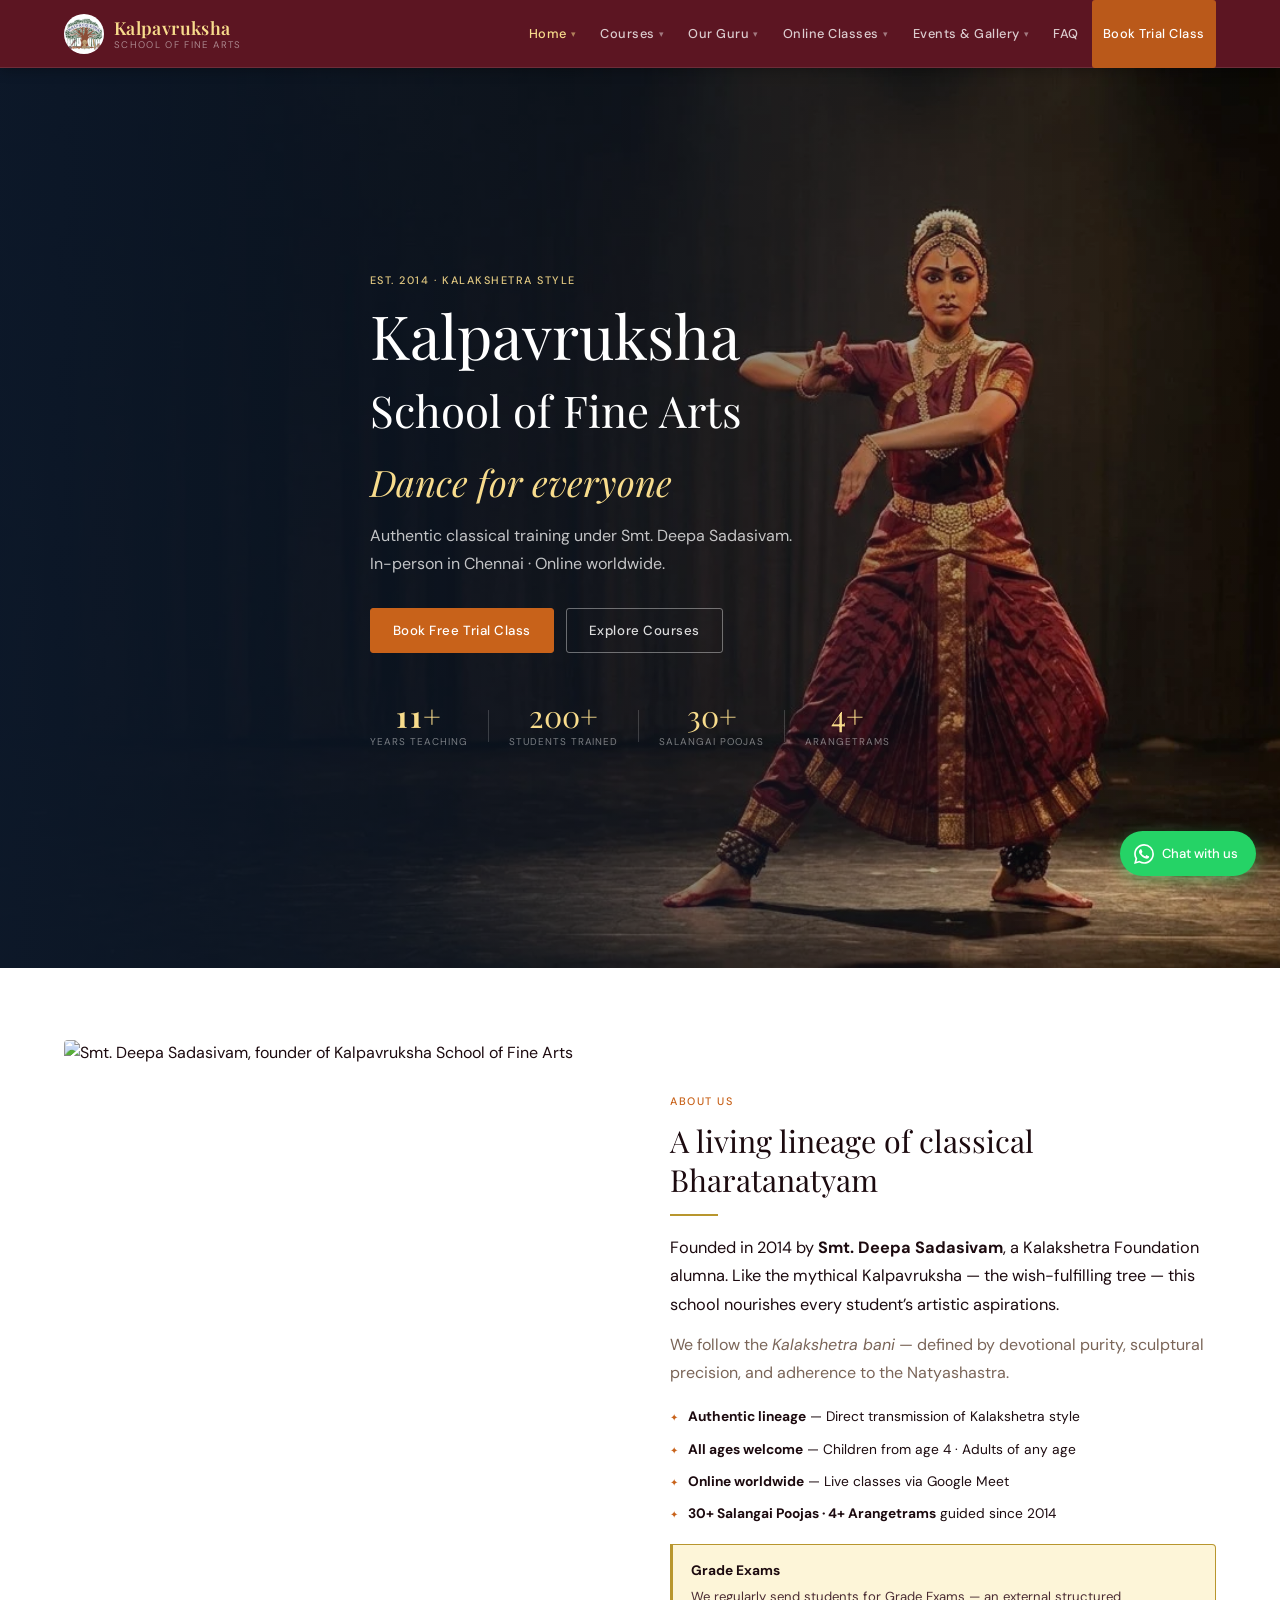
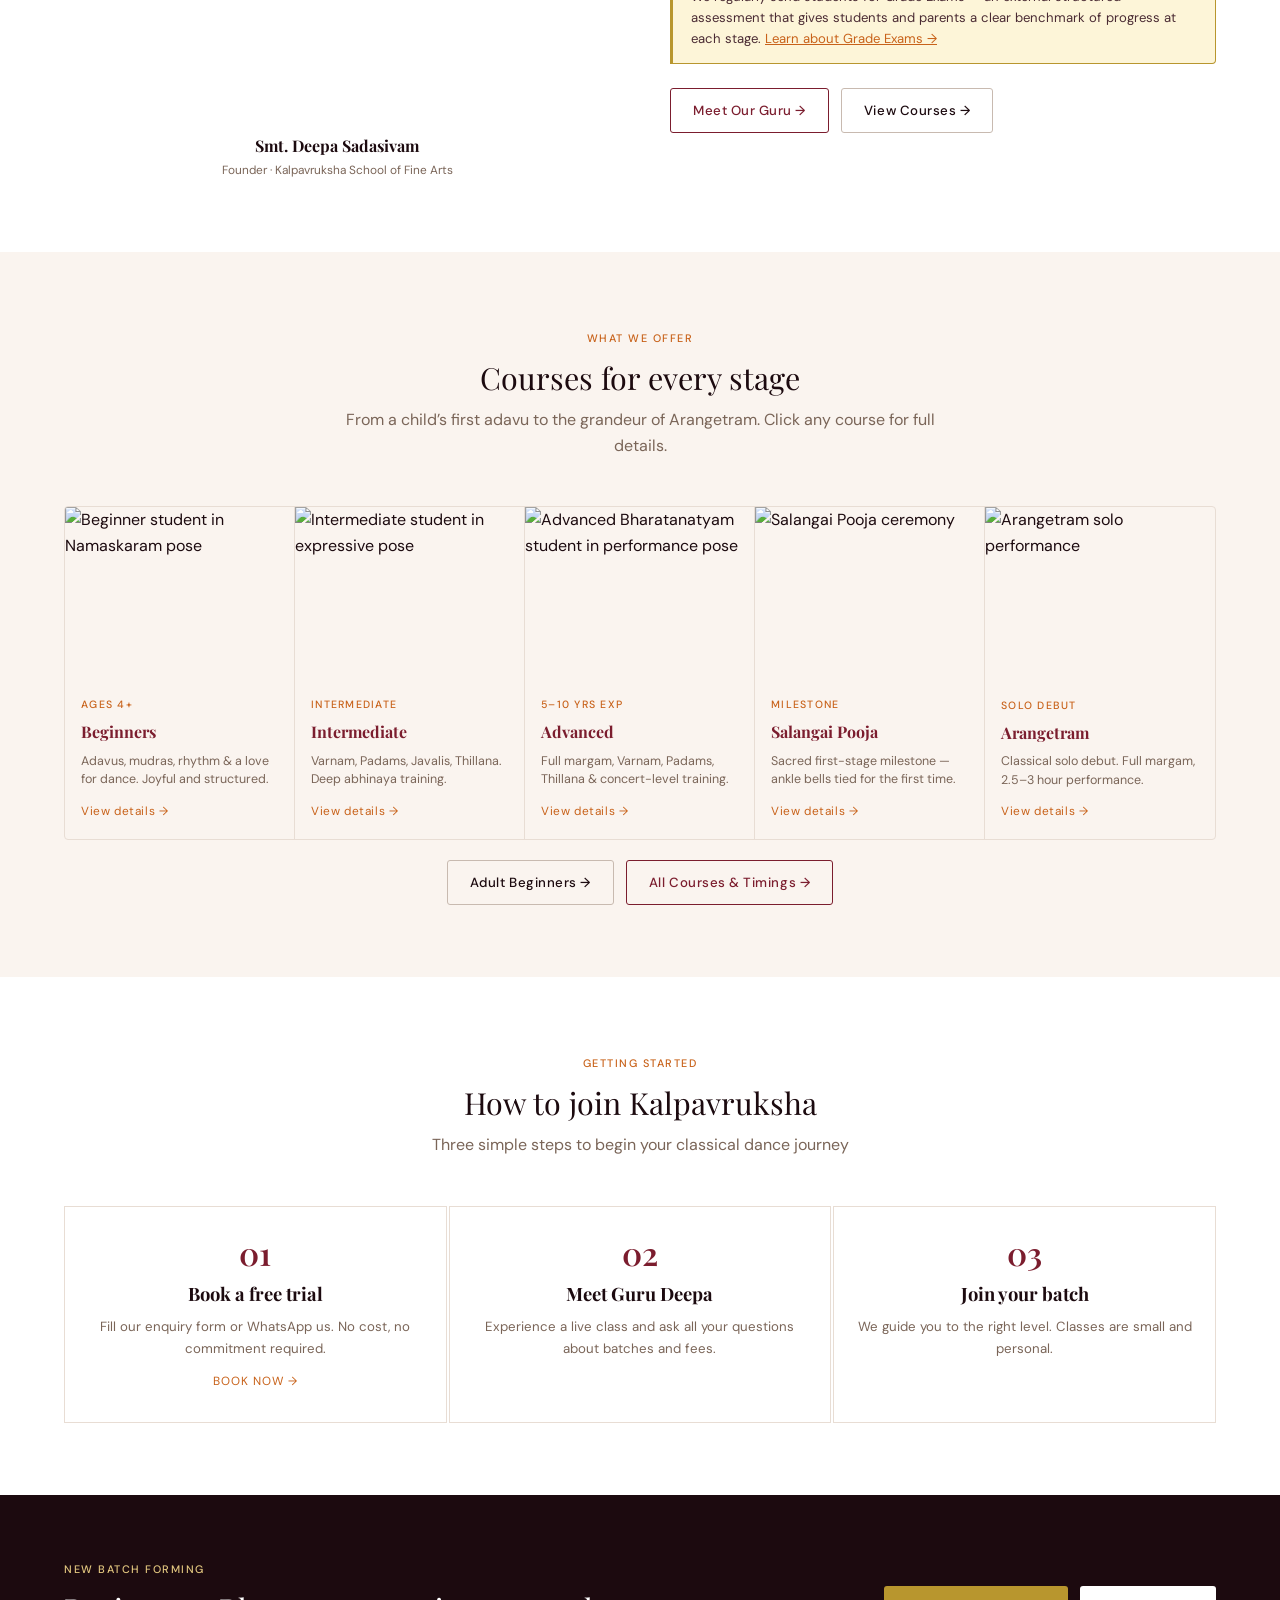
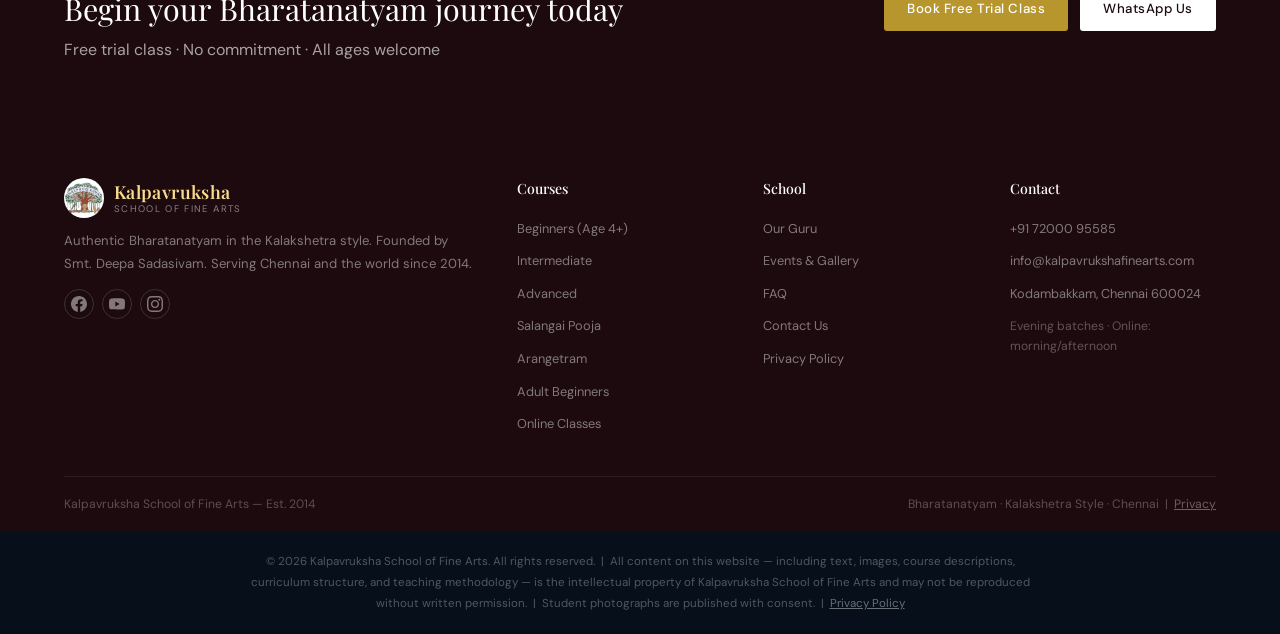
==== commit 49544459: "Update index.html" ====
--- a/index.html
+++ b/index.html
@@ -111,7 +111,7 @@
 .bridge-note p{font-size:0.82rem;color:#4A2B33;line-height:1.6;}
 .bridge-note a{color:var(--saffron);}
 /* COURSES */
-.cog{display:grid;grid-template-columns:repeat(4,1fr);gap:0;border:1px solid var(--bdr);border-radius:4px;overflow:hidden;}
+.cog{display:grid;grid-template-columns:repeat(5,1fr);gap:0;border:1px solid var(--bdr);border-radius:4px;overflow:hidden;}
 .coc{text-decoration:none;color:var(--ink);display:flex;flex-direction:column;border-right:1px solid var(--bdr);transition:background 0.2s;}
 .coc:last-child{border-right:none;}
 .coc:hover{background:#F5F5DC;}
@@ -134,7 +134,7 @@
 .ctai{display:flex;justify-content:space-between;align-items:center;gap:32px;flex-wrap:wrap;padding:60px 0;}
 .ctab-btns{display:flex;gap:12px;flex-wrap:wrap;flex-shrink:0;}
 /* RESPONSIVE */
-@media(max-width:1000px){.ag{grid-template-columns:1fr;gap:40px;}.cog{grid-template-columns:1fr 1fr;}.coc:nth-child(2){border-right:none;}.coc:nth-child(odd){border-right:1px solid var(--bdr);}}
+@media(max-width:1000px){.ag{grid-template-columns:1fr;gap:40px;}.cog{grid-template-columns:1fr 1fr;}.coc:nth-child(2n){border-right:none;}.coc:nth-child(odd){border-right:1px solid var(--bdr);}}
 @media(max-width:700px){.stg{grid-template-columns:1fr;gap:12px;}.ctai{flex-direction:column;text-align:center;}.ctab-btns{justify-content:center;}.hsd{display:none;}.hstat{padding:0 14px 0 0;}}
 @media(max-width:480px){.cog{grid-template-columns:1fr;}.coc{border-right:none!important;border-bottom:1px solid #E8DDD4;}.coc:last-child{border-bottom:none;}}
   </style>
@@ -234,7 +234,7 @@
     <button class="ntog" aria-label="Toggle menu" aria-expanded="false"><span></span><span></span><span></span></button>
     <ul class="nm">
       <li><a href="index.html" class="on" aria-current="page">Home <span class="narr">&#9662;</span></a><div class="ndd"><a href="index.html#about">About Us</a><a href="index.html#courses">Course Overview</a><a href="index.html#how-to-join">How to Join</a></div></li>
-      <li><a href="courses.html">Courses <span class="narr">&#9662;</span></a><div class="ndd"><a href="courses.html#dance-path">Dance Path</a><a href="courses.html#beginners">Beginners (Age 4+)</a><a href="courses.html#intermediate">Intermediate</a><a href="courses.html#salangai">Salangai Pooja</a><a href="courses.html#arangetram">Arangetram</a><a href="courses.html#adults">Adult Beginners</a><a href="courses.html#timings">Timings</a></div></li>
+      <li><a href="courses.html">Courses <span class="narr">&#9662;</span></a><div class="ndd"><a href="courses.html#dance-path">Dance Path</a><a href="courses.html#beginners">Beginners (Age 4+)</a><a href="courses.html#intermediate">Intermediate</a><a href="courses.html#Advanced">Advanced</a><a href="courses.html#salangai">Salangai Pooja</a><a href="courses.html#arangetram">Arangetram</a><a href="courses.html#adults">Adult Beginners</a><a href="courses.html#timings">Timings</a></div></li>
       <li><a href="guru.html">Our Guru <span class="narr">&#9662;</span></a><div class="ndd"><a href="guru.html#bio">Biography</a><a href="guru.html#philosophy">Philosophy</a><a href="guru.html#lineage">Lineage</a><a href="guru.html#performances">Performances</a></div></li>
       <li><a href="online-classes.html">Online Classes <span class="narr">&#9662;</span></a><div class="ndd"><a href="online-classes.html#how-it-works">How It Works</a><a href="online-classes.html#requirements">Requirements</a><a href="online-classes.html#faq">FAQ</a><a href="online-classes.html#testimonials">Student Stories</a></div></li>
       <li><a href="events.html">Events &amp; Gallery <span class="narr">&#9662;</span></a><div class="ndd"><a href="events.html#upcoming">Upcoming Events</a><a href="events.html#highlights">Highlights</a><a href="events.html#gallery">Gallery</a></div></li>
@@ -398,7 +398,22 @@
         </div>
         <div class="coc-body"><span class="coc-tag">Intermediate</span><h3>Intermediate</h3><p>Varnam, Padams, Javalis, Thillana. Deep abhinaya training.</p><span class="coc-arr">View details &rarr;</span></div>
       </a>
-
+<a href="courses.html#Advanced" class="coc">
+        <div class="coc-img">
+          <picture>
+            <source
+              srcset="images/adv-student-600w.webp 600w, images/adv-student.webp 1200w"
+              sizes="(max-width:480px) 100vw, (max-width:1000px) 50vw, 20vw"
+              type="image/webp">
+            <img src="images/adv-student.webp"
+              alt="Advanced Bharatanatyam student in performance pose"
+              width="600" height="450"
+              loading="lazy" decoding="async"
+              style="width:100%;height:100%;object-fit:cover;display:block">
+          </picture>
+        </div>
+        <div class="coc-body"><span class="coc-tag">5–10 yrs exp</span><h3>Advanced</h3><p>Full margam, Varnam, Padams, Thillana &amp; concert-level training.</p><span class="coc-arr">View details &rarr;</span></div>
+      </a>
       <a href="courses.html#salangai" class="coc">
         <div class="coc-img">
           <picture>
@@ -489,6 +504,7 @@
   <div class="fcol"><h4>Courses</h4><ul>
     <li><a href="courses.html#beginners">Beginners (Age 4+)</a></li>
     <li><a href="courses.html#intermediate">Intermediate</a></li>
+    <li><a href="courses.html#Advanced">Advanced</a></li>
     <li><a href="courses.html#salangai">Salangai Pooja</a></li>
     <li><a href="courses.html#arangetram">Arangetram</a></li>
     <li><a href="courses.html#adults">Adult Beginners</a></li>
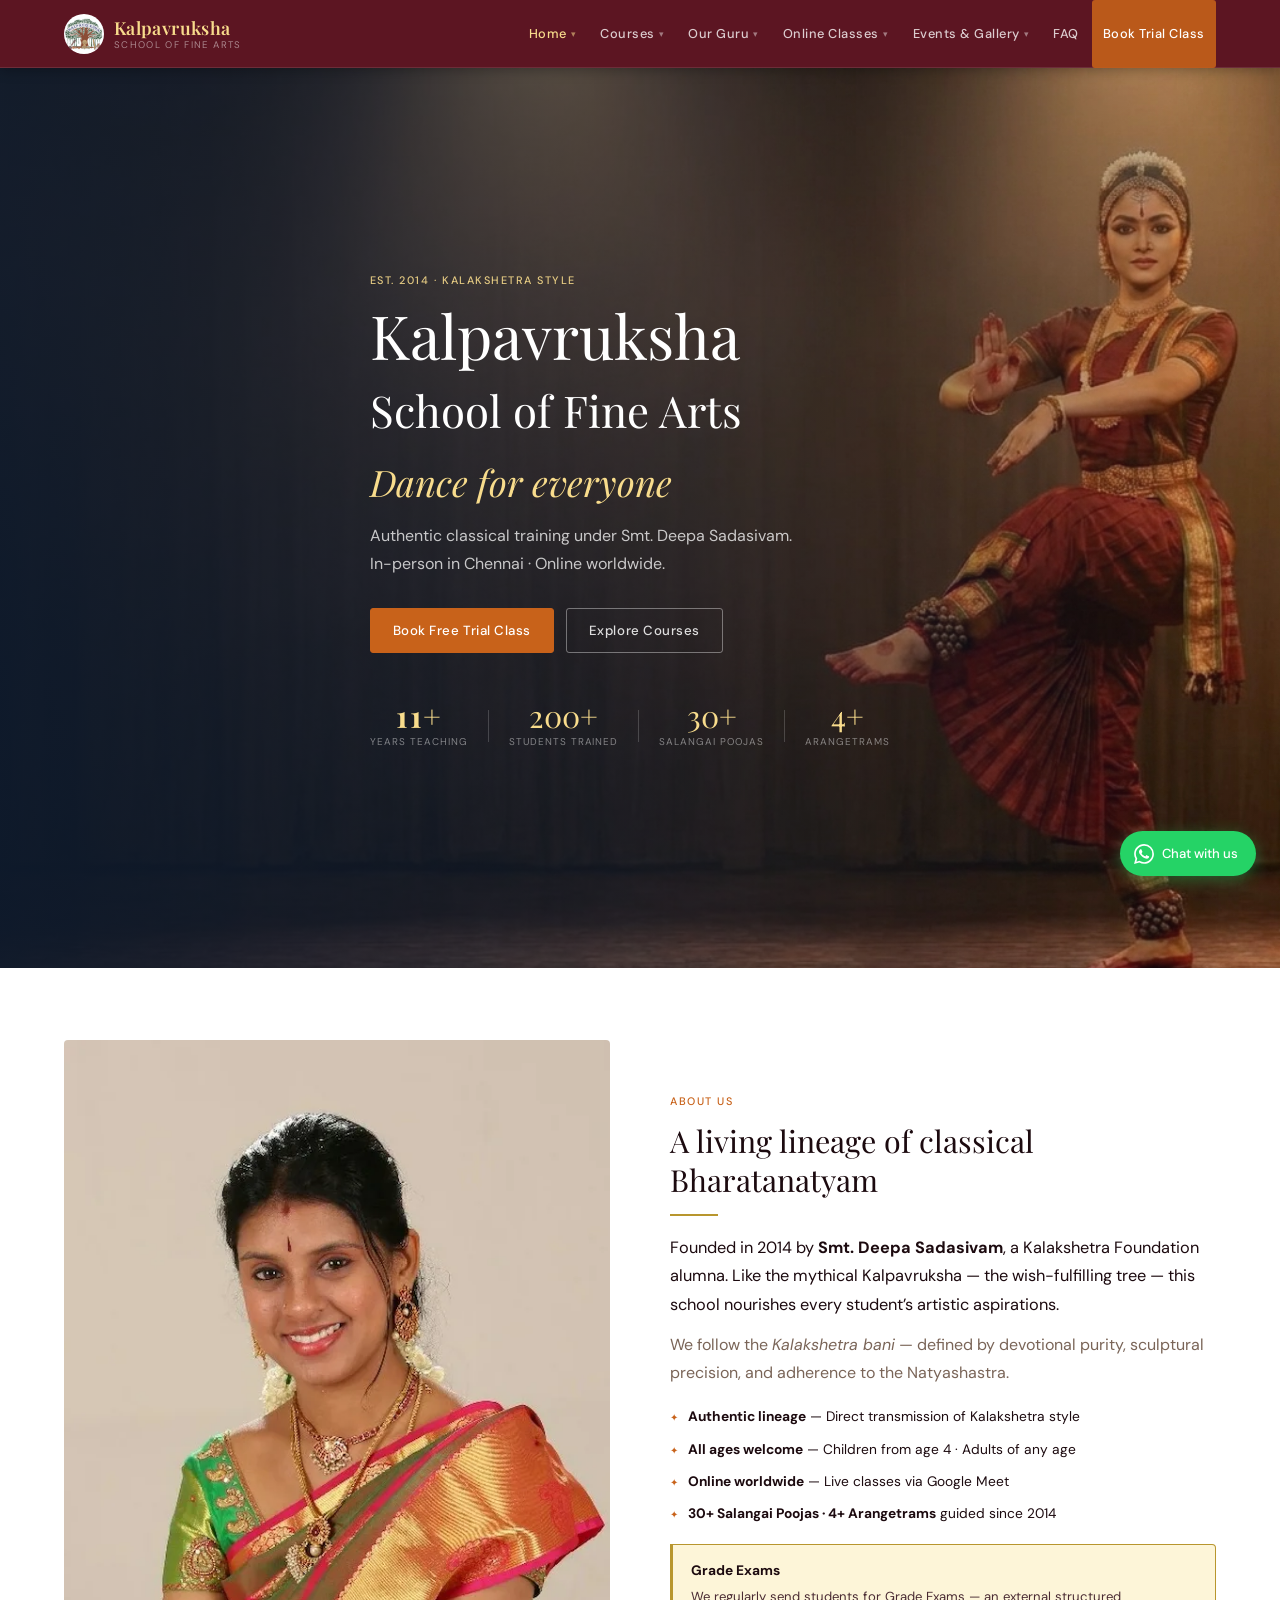
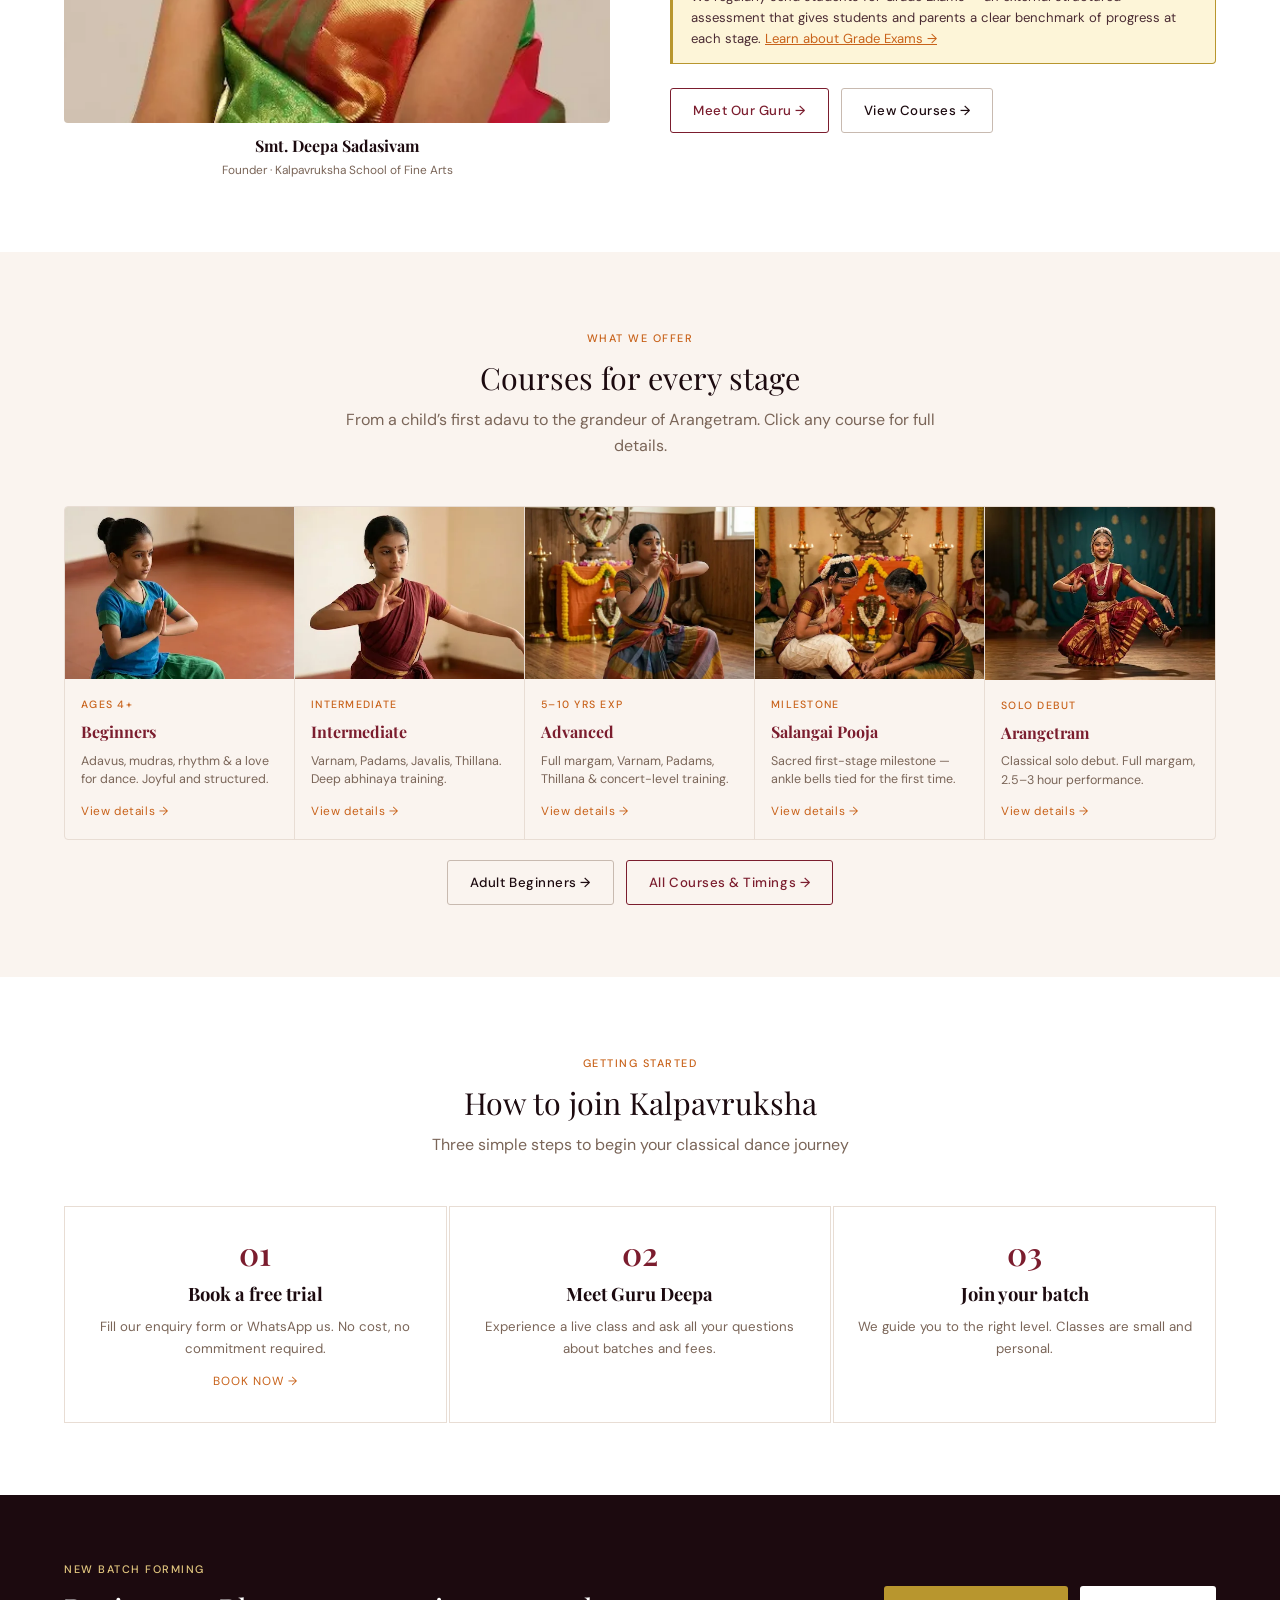
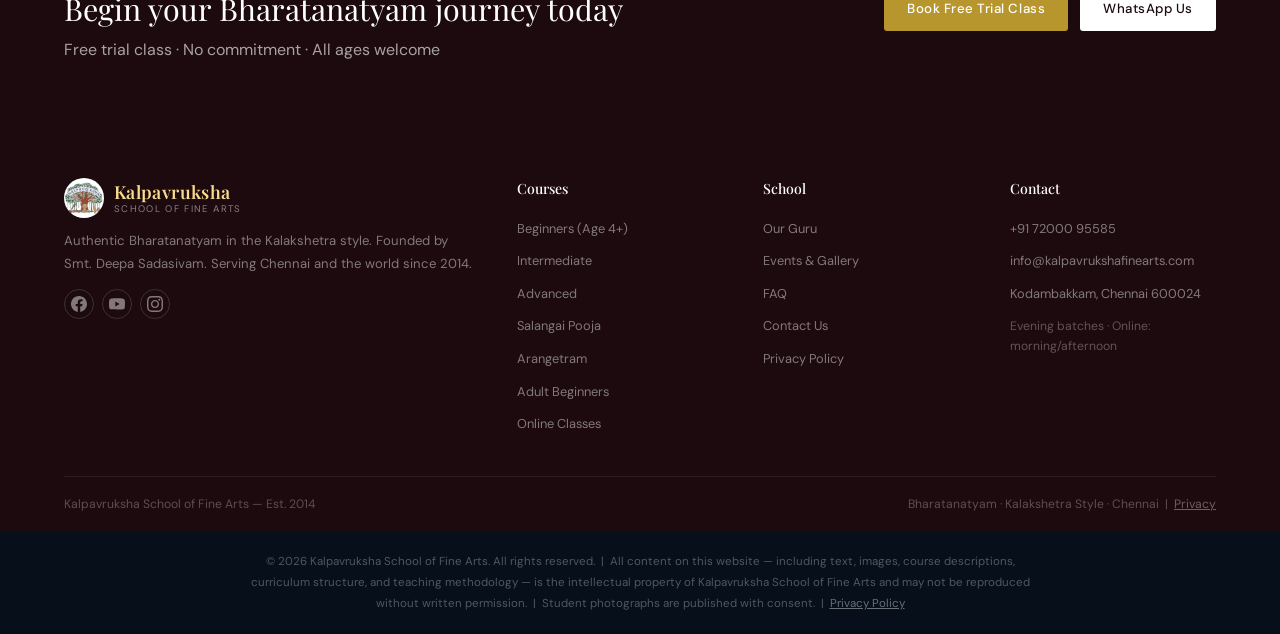
==== commit 1c9f6b5f: "Update index.html" ====
--- a/index.html
+++ b/index.html
@@ -57,7 +57,7 @@
   <style>
     *,*::before,*::after{box-sizing:border-box;margin:0;padding:0;}
     html{font-size:16px;scroll-behavior:smooth;}
-    .hero{min-height:100svh;background:var(--ink);}
+    .hero{min-height:100svh;background:#1C0A0F;}
   </style>
 
   <!--
@@ -84,11 +84,15 @@
   <!-- PAGE-SPECIFIC STYLES -->
   <style>
 /* HERO */
-.hero{position:relative;display:flex;align-items:center;overflow:hidden;}
+.hero{position:relative;display:flex;align-items:center;overflow:hidden;min-height:100svh;background:#1C0A0F;}
 .hero-img{position:absolute;inset:0;z-index:0;overflow:hidden;}
-.hero-img img{width:100%;height:100%;object-fit:cover;border-radius:0;min-height:100vh;}
-.hero-ov{position:absolute;inset:0;background:linear-gradient(to right,rgba(14,27,46,0.88) 0%,rgba(14,27,46,0.42) 65%,transparent 100%);z-index:1;}
+.hero-img img{width:100%;height:100%;object-fit:cover;object-position:right center;border-radius:0;min-height:100svh;}
+.hero-ov{position:absolute;inset:0;background:linear-gradient(to right,rgba(14,27,46,0.92) 0%,rgba(14,27,46,0.65) 50%,rgba(14,27,46,0.10) 100%);z-index:1;}
 .hero-ct{position:relative;z-index:2;padding:60px 0 80px;max-width:660px;}
+@media(max-width:700px){
+  .hero-img img{object-position:75% center;}
+  .hero-ov{background:linear-gradient(to bottom,rgba(14,27,46,0.88) 0%,rgba(14,27,46,0.70) 60%,rgba(14,27,46,0.30) 100%);}
+}
 .ht{color:#fff;margin-bottom:16px;}
 .ht em{font-style:italic;color:#F8DC8C;}
 .hs{color:rgba(255,255,255,0.75);font-size:1rem;line-height:1.75;margin-bottom:30px;}
@@ -195,6 +199,7 @@
           "itemListElement": [
             {"@type":"Course","name":"Beginners Bharatanatyam","description":"Foundation Bharatanatyam for children from age 4.","url":"https://kalpavrukshafinearts.com/courses.html#beginners","provider":{"@type":"Organization","name":"Kalpavruksha School of Fine Arts"}},
             {"@type":"Course","name":"Intermediate Bharatanatyam","description":"Varnam, Padams, Javalis, Thillana and deep abhinaya training.","url":"https://kalpavrukshafinearts.com/courses.html#intermediate","provider":{"@type":"Organization","name":"Kalpavruksha School of Fine Arts"}},
+            {"@type":"Course","name":"Advanced Bharatanatyam","description":"Full margam, Varnam, Padams, Javalis, Thillana and concert-level Bharatanatyam training.","url":"https://kalpavrukshafinearts.com/courses.html#Advanced","provider":{"@type":"Organization","name":"Kalpavruksha School of Fine Arts"}},
             {"@type":"Course","name":"Adult Beginners Bharatanatyam","description":"Bharatanatyam for adults of any age. No prior experience needed.","url":"https://kalpavrukshafinearts.com/courses.html#adults","provider":{"@type":"Organization","name":"Kalpavruksha School of Fine Arts"}},
             {"@type":"Course","name":"Online Bharatanatyam Classes","description":"Live Kalakshetra-style Bharatanatyam via Google Meet for students worldwide.","url":"https://kalpavrukshafinearts.com/online-classes.html","provider":{"@type":"Organization","name":"Kalpavruksha School of Fine Arts"}}
           ]
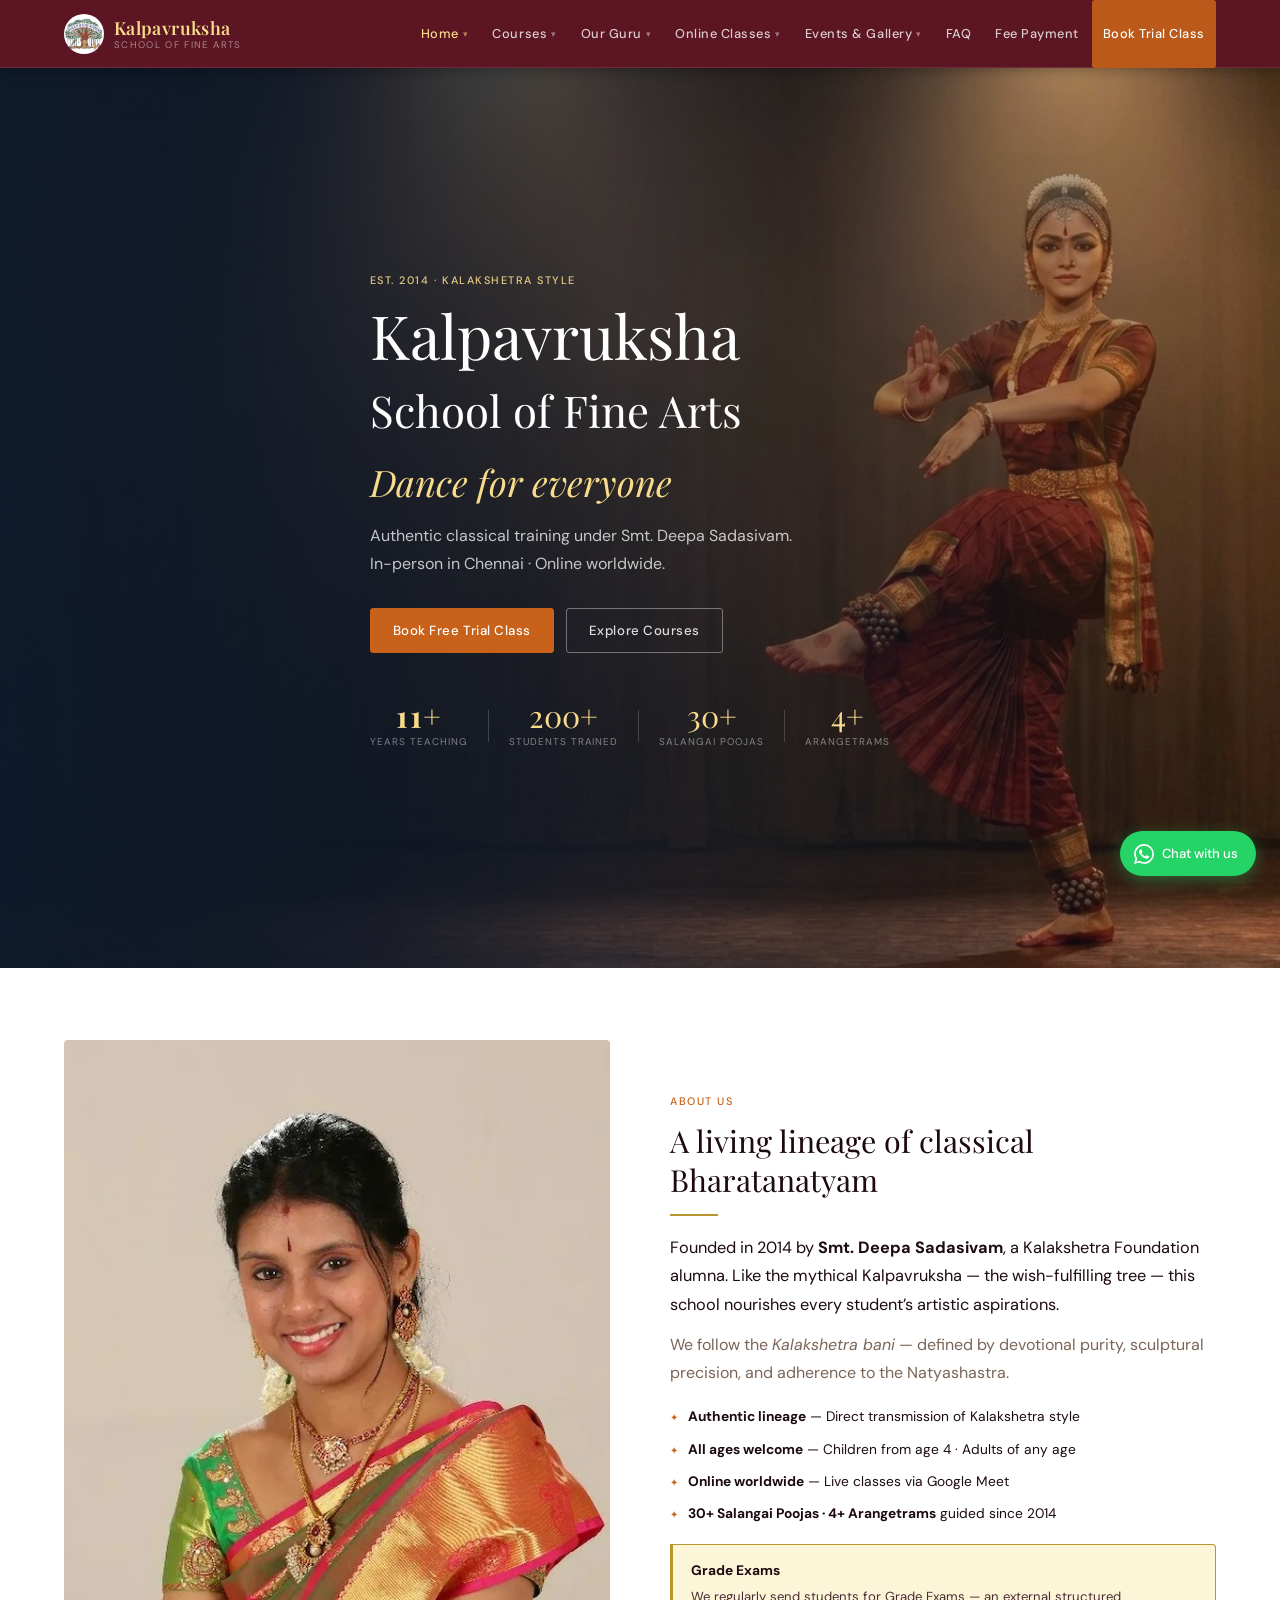
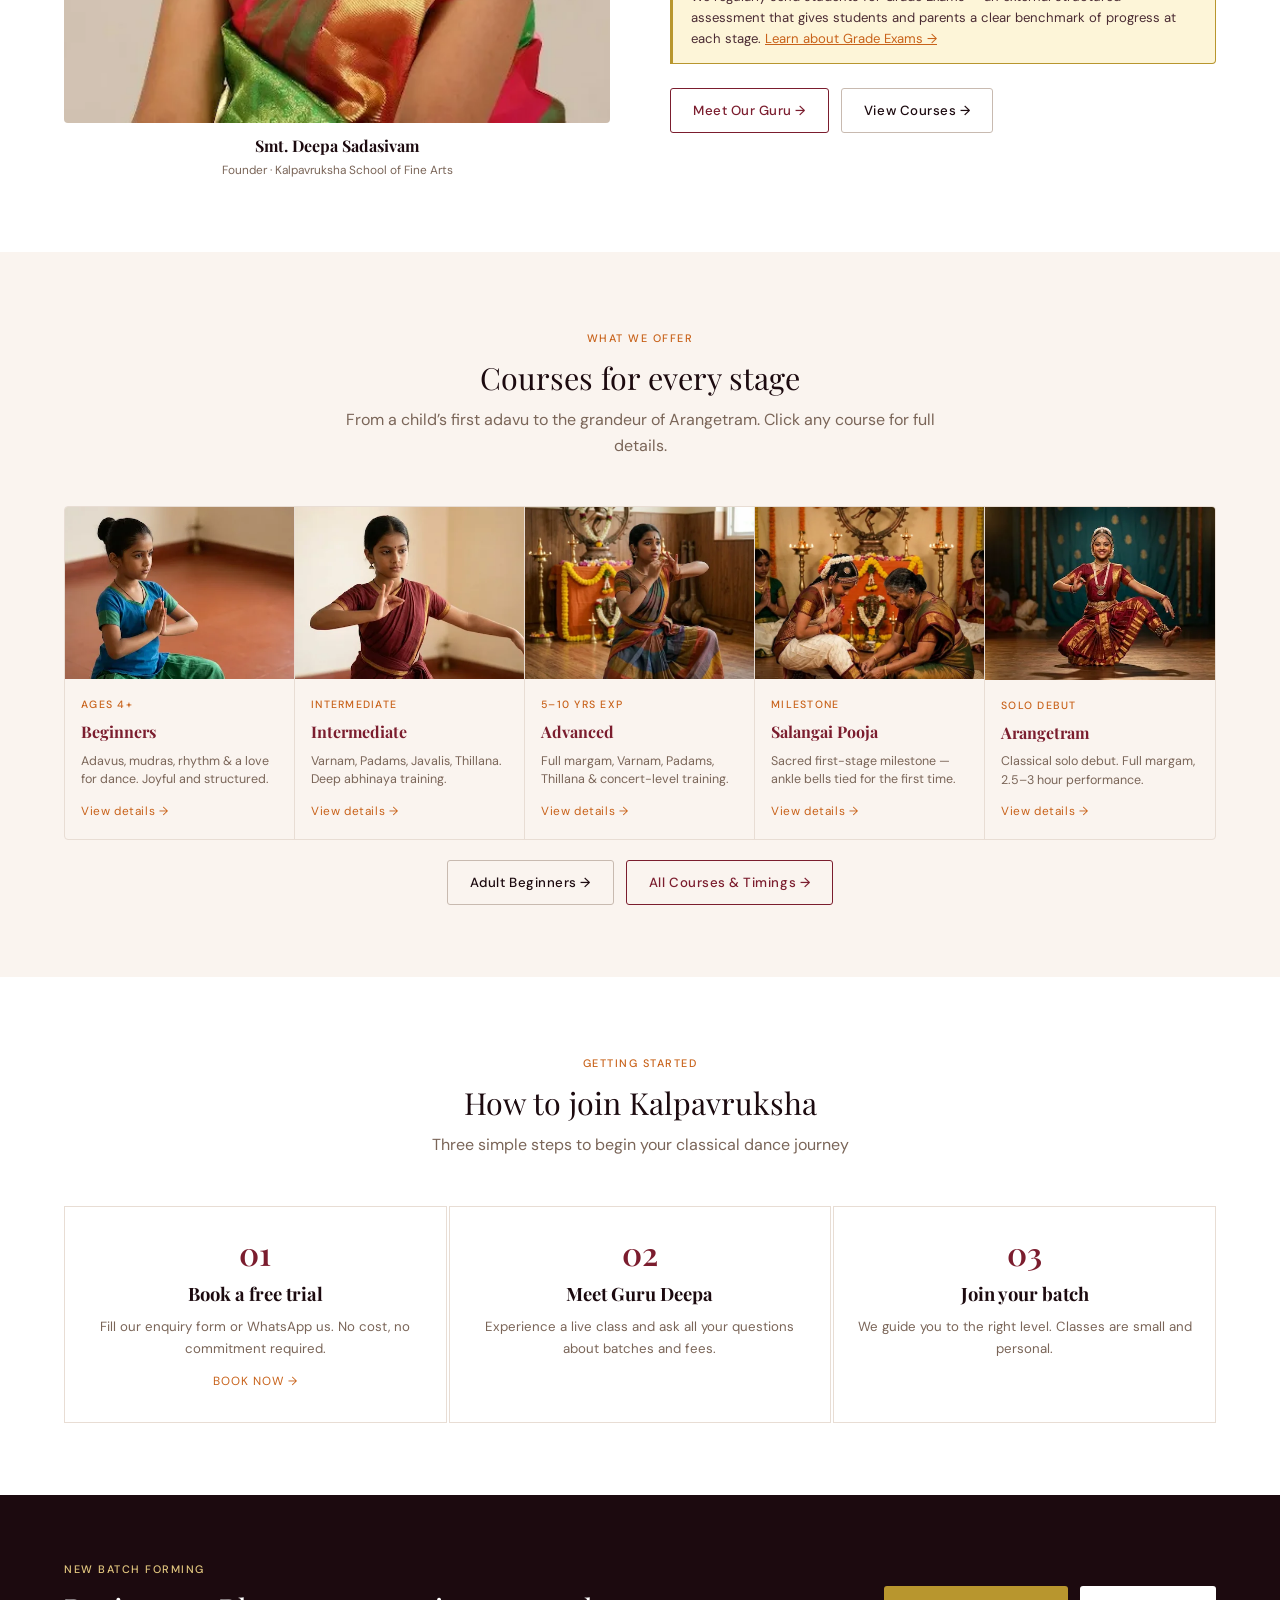
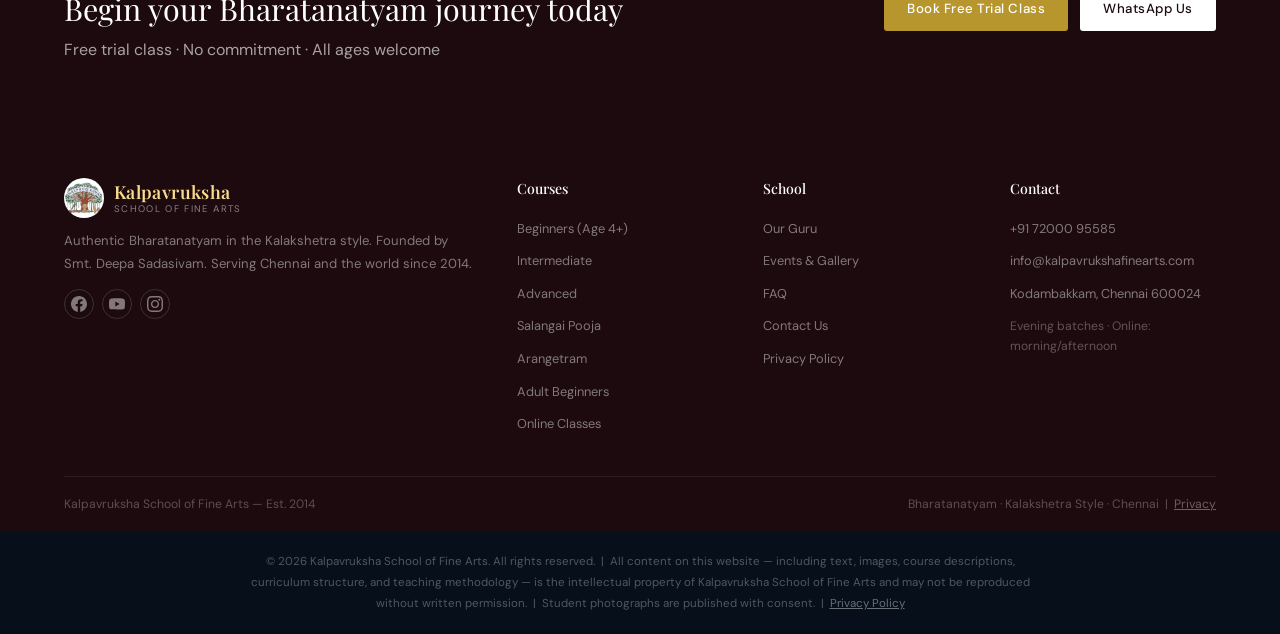
==== commit 314e677a: "Add files via upload" ====
--- a/index.html
+++ b/index.html
@@ -244,6 +244,7 @@
       <li><a href="online-classes.html">Online Classes <span class="narr">&#9662;</span></a><div class="ndd"><a href="online-classes.html#how-it-works">How It Works</a><a href="online-classes.html#requirements">Requirements</a><a href="online-classes.html#faq">FAQ</a><a href="online-classes.html#testimonials">Student Stories</a></div></li>
       <li><a href="events.html">Events &amp; Gallery <span class="narr">&#9662;</span></a><div class="ndd"><a href="events.html#upcoming">Upcoming Events</a><a href="events.html#highlights">Highlights</a><a href="events.html#gallery">Gallery</a></div></li>
       <li><a href="faq.html">FAQ</a></li>
+      <li><a href="fees.html">Fee Payment</a></li>
       <li><a href="contact.html" class="ncta">Book Trial Class</a></li>
     </ul>
   </div>
--- a/css/style.css
+++ b/css/style.css
@@ -67,6 +67,10 @@
 /* PAGE HERO */
 .ph{background:linear-gradient(135deg,#1C0A0F 0%,#3D0F1C 60%,#7B1D2E 100%);padding:44px 0 52px;}
 .ph h1{color:#fff;}.ph p{color:rgba(255,255,255,0.68);margin-top:10px;font-size:1rem;}
+
+/* HOME HERO — ensures dancer stays visible on right across all viewports */
+.hero-img img{object-position:right center;}
+@media(max-width:700px){.hero-img img{object-position:75% center;}}
 
 /* SECTION NAV */
 .psn{background:#fff;border-bottom:1px solid var(--bdr);position:sticky;top:68px;z-index:100;}
--- a/css/style.css
+++ b/css/style.css
@@ -67,6 +67,10 @@
 /* PAGE HERO */
 .ph{background:linear-gradient(135deg,#1C0A0F 0%,#3D0F1C 60%,#7B1D2E 100%);padding:44px 0 52px;}
 .ph h1{color:#fff;}.ph p{color:rgba(255,255,255,0.68);margin-top:10px;font-size:1rem;}
+
+/* HOME HERO — ensures dancer stays visible on right across all viewports */
+.hero-img img{object-position:right center;}
+@media(max-width:700px){.hero-img img{object-position:75% center;}}
 
 /* SECTION NAV */
 .psn{background:#fff;border-bottom:1px solid var(--bdr);position:sticky;top:68px;z-index:100;}
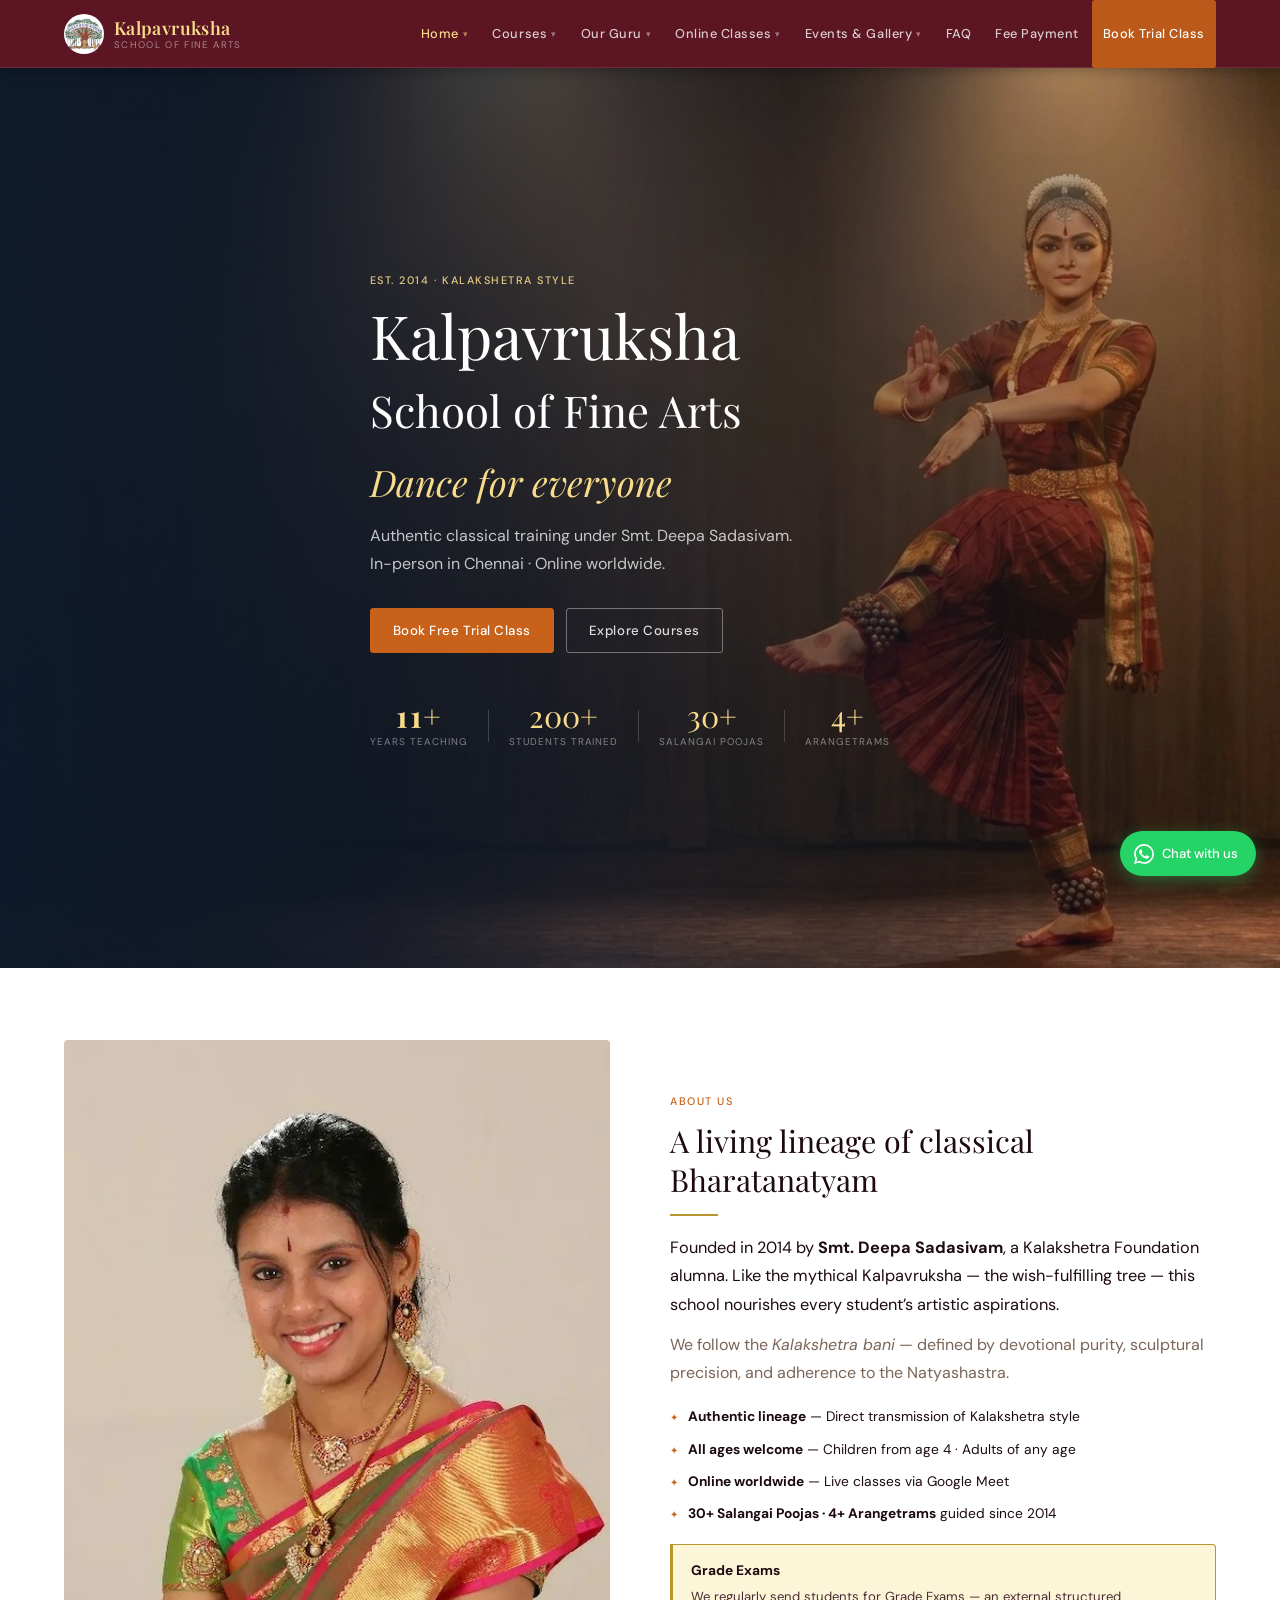
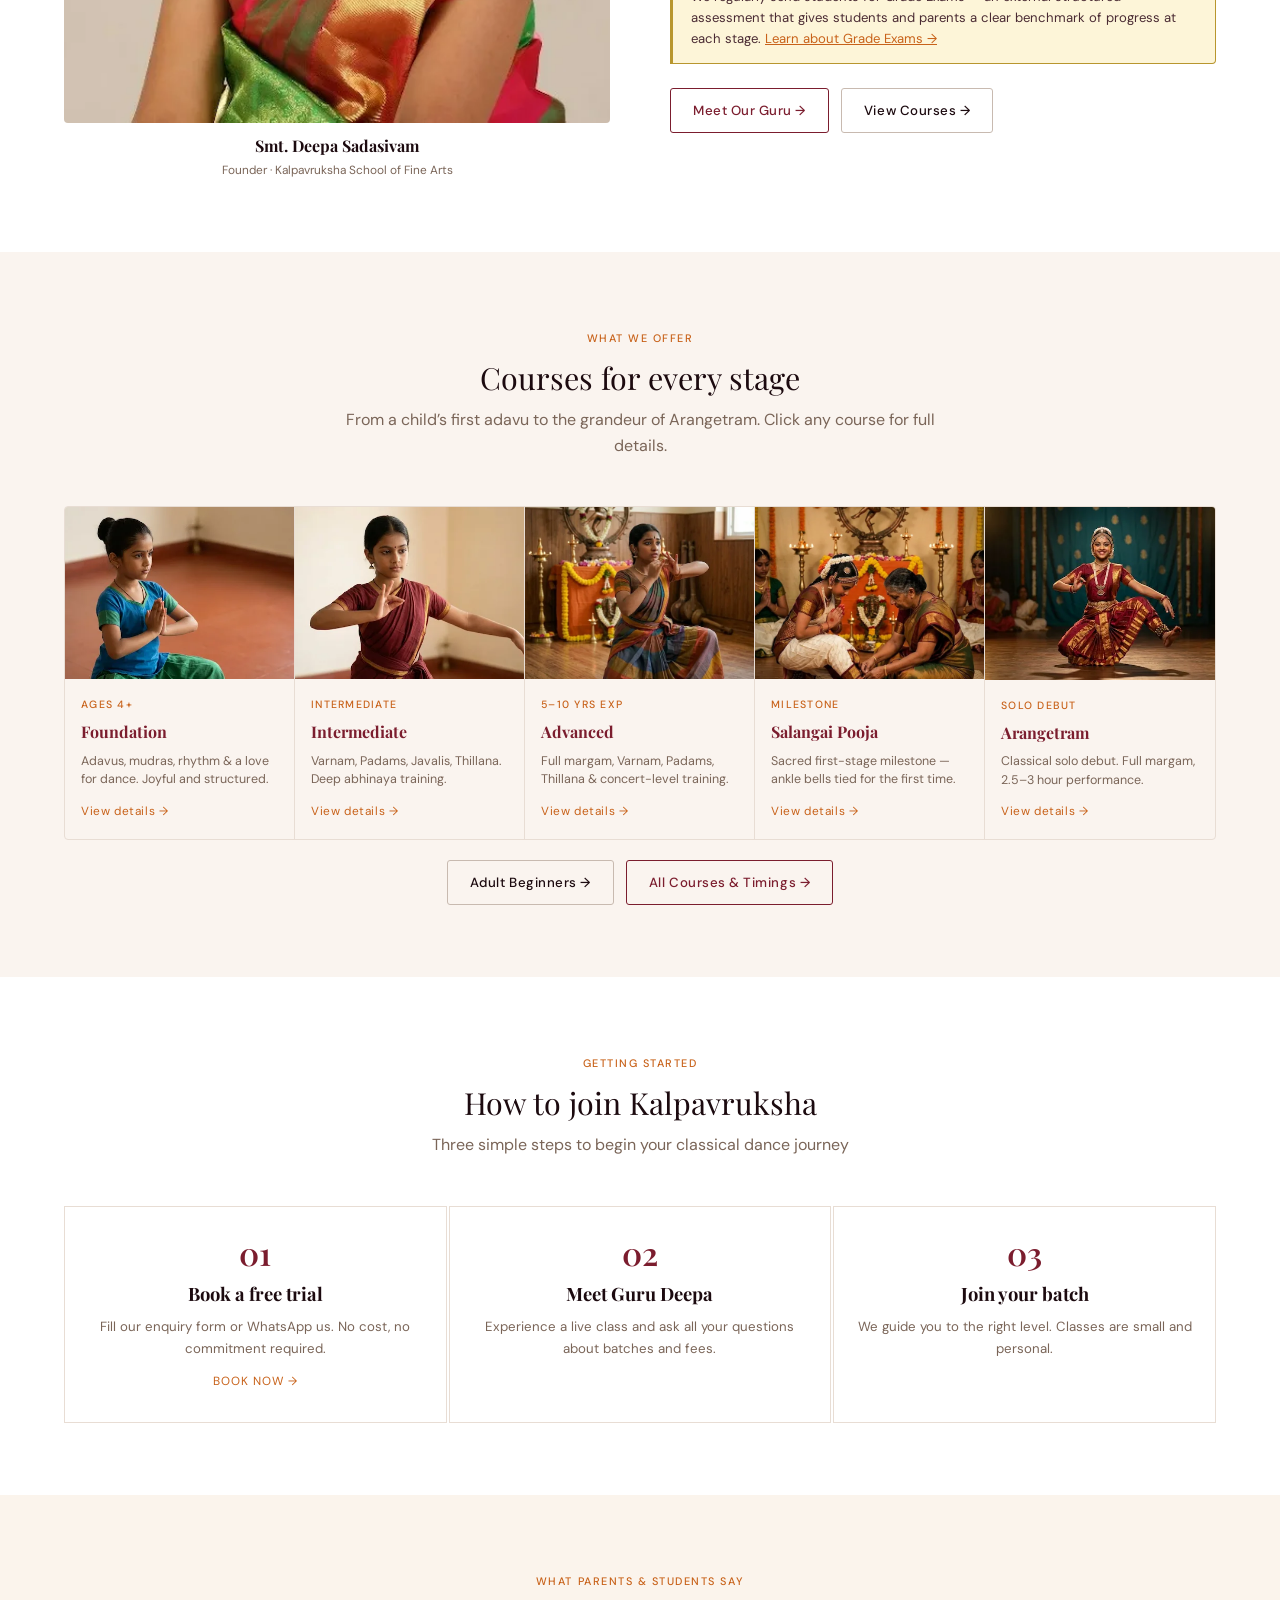
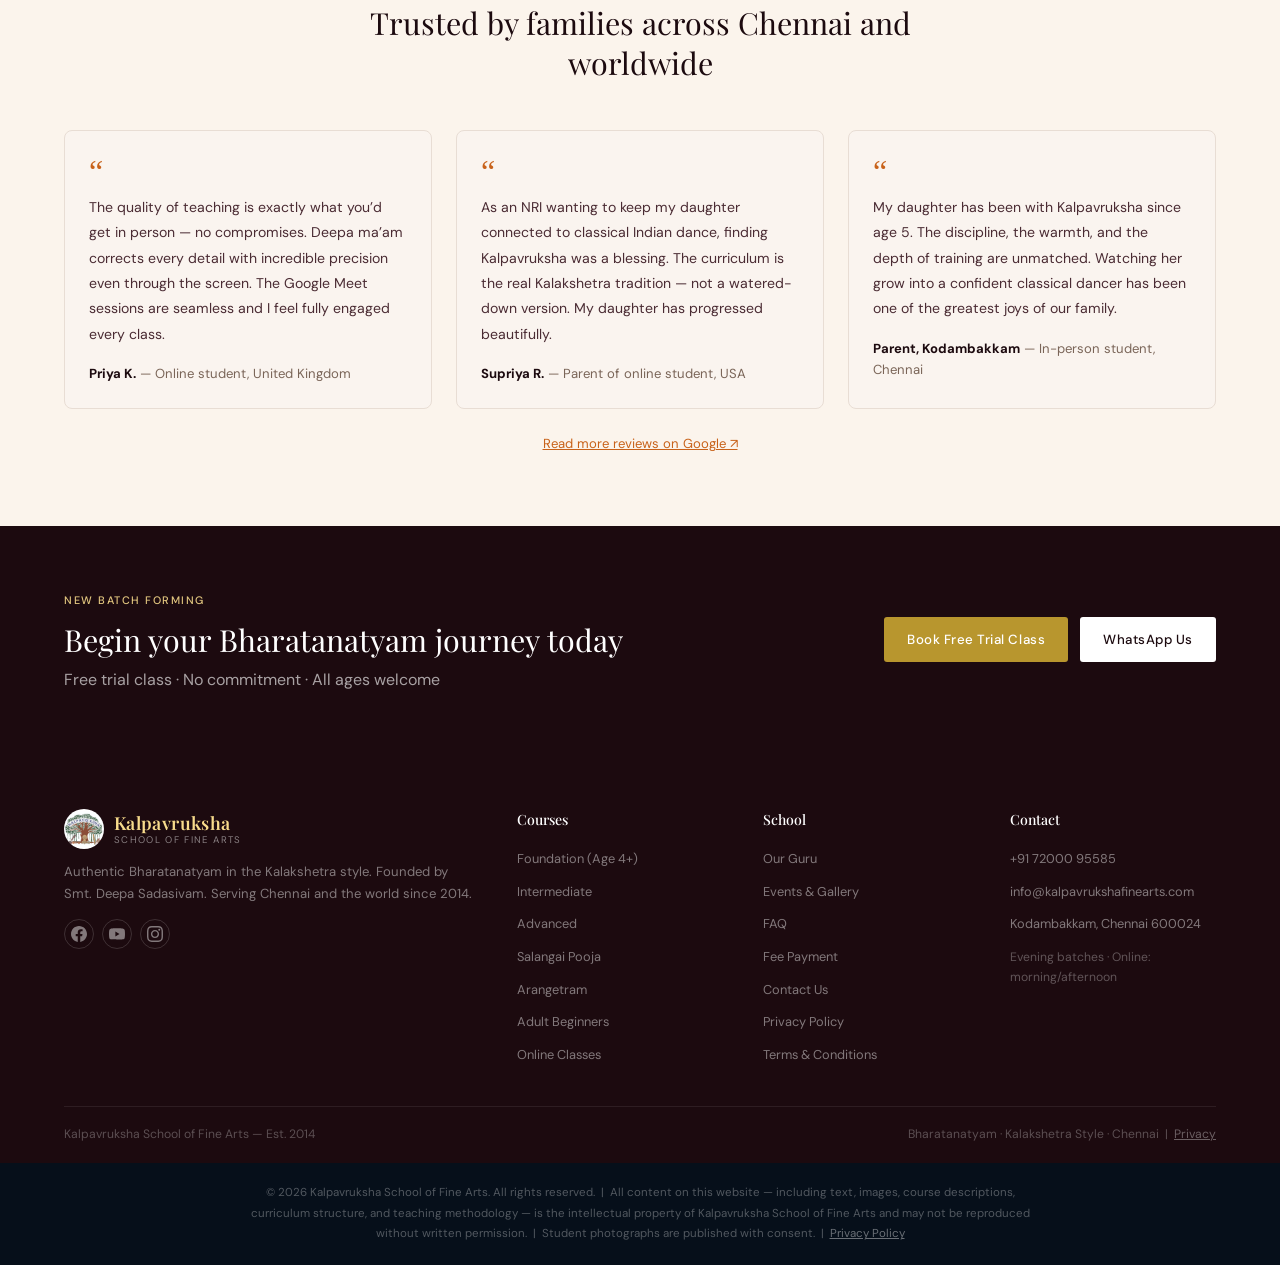
==== commit 9612ad11: "Add files via upload" ====
--- a/index.html
+++ b/index.html
@@ -239,7 +239,7 @@
     <button class="ntog" aria-label="Toggle menu" aria-expanded="false"><span></span><span></span><span></span></button>
     <ul class="nm">
       <li><a href="index.html" class="on" aria-current="page">Home <span class="narr">&#9662;</span></a><div class="ndd"><a href="index.html#about">About Us</a><a href="index.html#courses">Course Overview</a><a href="index.html#how-to-join">How to Join</a></div></li>
-      <li><a href="courses.html">Courses <span class="narr">&#9662;</span></a><div class="ndd"><a href="courses.html#dance-path">Dance Path</a><a href="courses.html#beginners">Beginners (Age 4+)</a><a href="courses.html#intermediate">Intermediate</a><a href="courses.html#Advanced">Advanced</a><a href="courses.html#salangai">Salangai Pooja</a><a href="courses.html#arangetram">Arangetram</a><a href="courses.html#adults">Adult Beginners</a><a href="courses.html#timings">Timings</a></div></li>
+      <li><a href="courses.html">Courses <span class="narr">&#9662;</span></a><div class="ndd"><a href="courses.html#dance-path">Dance Path</a><a href="courses.html#beginners">Foundation (Age 4+)</a><a href="courses.html#intermediate">Intermediate</a><a href="courses.html#Advanced">Advanced</a><a href="courses.html#salangai">Salangai Pooja</a><a href="courses.html#arangetram">Arangetram</a><a href="courses.html#adults">Adult Beginners</a><a href="courses.html#timings">Timings</a><a href="courses.html#bridge-exams">Grade Exams</a></div></li>
       <li><a href="guru.html">Our Guru <span class="narr">&#9662;</span></a><div class="ndd"><a href="guru.html#bio">Biography</a><a href="guru.html#philosophy">Philosophy</a><a href="guru.html#lineage">Lineage</a><a href="guru.html#performances">Performances</a></div></li>
       <li><a href="online-classes.html">Online Classes <span class="narr">&#9662;</span></a><div class="ndd"><a href="online-classes.html#how-it-works">How It Works</a><a href="online-classes.html#requirements">Requirements</a><a href="online-classes.html#faq">FAQ</a><a href="online-classes.html#testimonials">Student Stories</a></div></li>
       <li><a href="events.html">Events &amp; Gallery <span class="narr">&#9662;</span></a><div class="ndd"><a href="events.html#upcoming">Upcoming Events</a><a href="events.html#highlights">Highlights</a><a href="events.html#gallery">Gallery</a></div></li>
@@ -379,13 +379,13 @@
               sizes="(max-width:480px) 100vw, (max-width:1000px) 50vw, 25vw"
               type="image/webp">
             <img src="images/beginner.webp"
-              alt="Beginner student in Namaskaram pose"
+              alt="Foundation student in Namaskaram pose"
               width="600" height="450"
               loading="lazy" decoding="async"
               style="width:100%;height:100%;object-fit:cover;display:block">
           </picture>
         </div>
-        <div class="coc-body"><span class="coc-tag">Ages 4+</span><h3>Beginners</h3><p>Adavus, mudras, rhythm &amp; a love for dance. Joyful and structured.</p><span class="coc-arr">View details &rarr;</span></div>
+        <div class="coc-body"><span class="coc-tag">Ages 4+</span><h3>Foundation</h3><p>Adavus, mudras, rhythm &amp; a love for dance. Joyful and structured.</p><span class="coc-arr">View details &rarr;</span></div>
       </a>
 
       <a href="courses.html#intermediate" class="coc">
@@ -478,6 +478,36 @@
   </div>
 </section>
 
+<!-- TESTIMONIALS -->
+<section class="sec sec-s" id="testimonials" aria-label="What parents and students say">
+  <div class="c">
+    <div class="section-head" style="text-align:center">
+      <span class="section-label">What parents &amp; students say</span>
+      <h2 class="display-md" style="margin-top:10px">Trusted by families across Chennai and worldwide</h2>
+    </div>
+    <div style="display:grid;grid-template-columns:repeat(auto-fit,minmax(260px,1fr));gap:1.5rem;margin-top:2rem">
+      <blockquote style="background:var(--cream);border:1px solid var(--bdr);border-radius:8px;padding:1.5rem;margin:0;position:relative">
+        <div style="font-size:2rem;color:var(--saffron);line-height:1;margin-bottom:8px;font-family:Georgia,serif">&ldquo;</div>
+        <p style="font-size:0.88rem;color:var(--ink-mid);line-height:1.8;margin:0 0 1rem">The quality of teaching is exactly what you&rsquo;d get in person &mdash; no compromises. Deepa ma&rsquo;am corrects every detail with incredible precision even through the screen. The Google Meet sessions are seamless and I feel fully engaged every class.</p>
+        <footer style="font-size:0.82rem;color:var(--ink-soft)"><strong style="color:var(--ink)">Priya K.</strong> &mdash; Online student, United Kingdom</footer>
+      </blockquote>
+      <blockquote style="background:var(--cream);border:1px solid var(--bdr);border-radius:8px;padding:1.5rem;margin:0;position:relative">
+        <div style="font-size:2rem;color:var(--saffron);line-height:1;margin-bottom:8px;font-family:Georgia,serif">&ldquo;</div>
+        <p style="font-size:0.88rem;color:var(--ink-mid);line-height:1.8;margin:0 0 1rem">As an NRI wanting to keep my daughter connected to classical Indian dance, finding Kalpavruksha was a blessing. The curriculum is the real Kalakshetra tradition &mdash; not a watered-down version. My daughter has progressed beautifully.</p>
+        <footer style="font-size:0.82rem;color:var(--ink-soft)"><strong style="color:var(--ink)">Supriya R.</strong> &mdash; Parent of online student, USA</footer>
+      </blockquote>
+      <blockquote style="background:var(--cream);border:1px solid var(--bdr);border-radius:8px;padding:1.5rem;margin:0;position:relative">
+        <div style="font-size:2rem;color:var(--saffron);line-height:1;margin-bottom:8px;font-family:Georgia,serif">&ldquo;</div>
+        <p style="font-size:0.88rem;color:var(--ink-mid);line-height:1.8;margin:0 0 1rem">My daughter has been with Kalpavruksha since age 5. The discipline, the warmth, and the depth of training are unmatched. Watching her grow into a confident classical dancer has been one of the greatest joys of our family.</p>
+        <footer style="font-size:0.82rem;color:var(--ink-soft)"><strong style="color:var(--ink)">Parent, Kodambakkam</strong> &mdash; In-person student, Chennai</footer>
+      </blockquote>
+    </div>
+    <p style="text-align:center;margin-top:1.5rem;font-size:0.82rem;color:var(--ink-soft)">
+      <a href="https://g.co/kgs/pclrcl1WXOEFTVZcU" target="_blank" rel="noopener" style="color:var(--saffron)">Read more reviews on Google &#8599;</a>
+    </p>
+  </div>
+</section>
+
 <!-- CTA BAND -->
 <section class="ctab"><div class="c"><div class="ctai">
   <div>
@@ -508,7 +538,7 @@
     </div>
   </div>
   <div class="fcol"><h4>Courses</h4><ul>
-    <li><a href="courses.html#beginners">Beginners (Age 4+)</a></li>
+    <li><a href="courses.html#beginners">Foundation (Age 4+)</a></li>
     <li><a href="courses.html#intermediate">Intermediate</a></li>
     <li><a href="courses.html#Advanced">Advanced</a></li>
     <li><a href="courses.html#salangai">Salangai Pooja</a></li>
@@ -520,8 +550,10 @@
     <li><a href="guru.html">Our Guru</a></li>
     <li><a href="events.html">Events &amp; Gallery</a></li>
     <li><a href="faq.html">FAQ</a></li>
+    <li><a href="fees.html">Fee Payment</a></li>
     <li><a href="contact.html">Contact Us</a></li>
     <li><a href="privacy.html">Privacy Policy</a></li>
+    <li><a href="terms.html">Terms &amp; Conditions</a></li>
   </ul></div>
   <div class="fcol"><h4>Contact</h4><ul>
     <li><a href="tel:+917200095585">+91 72000 95585</a></li>
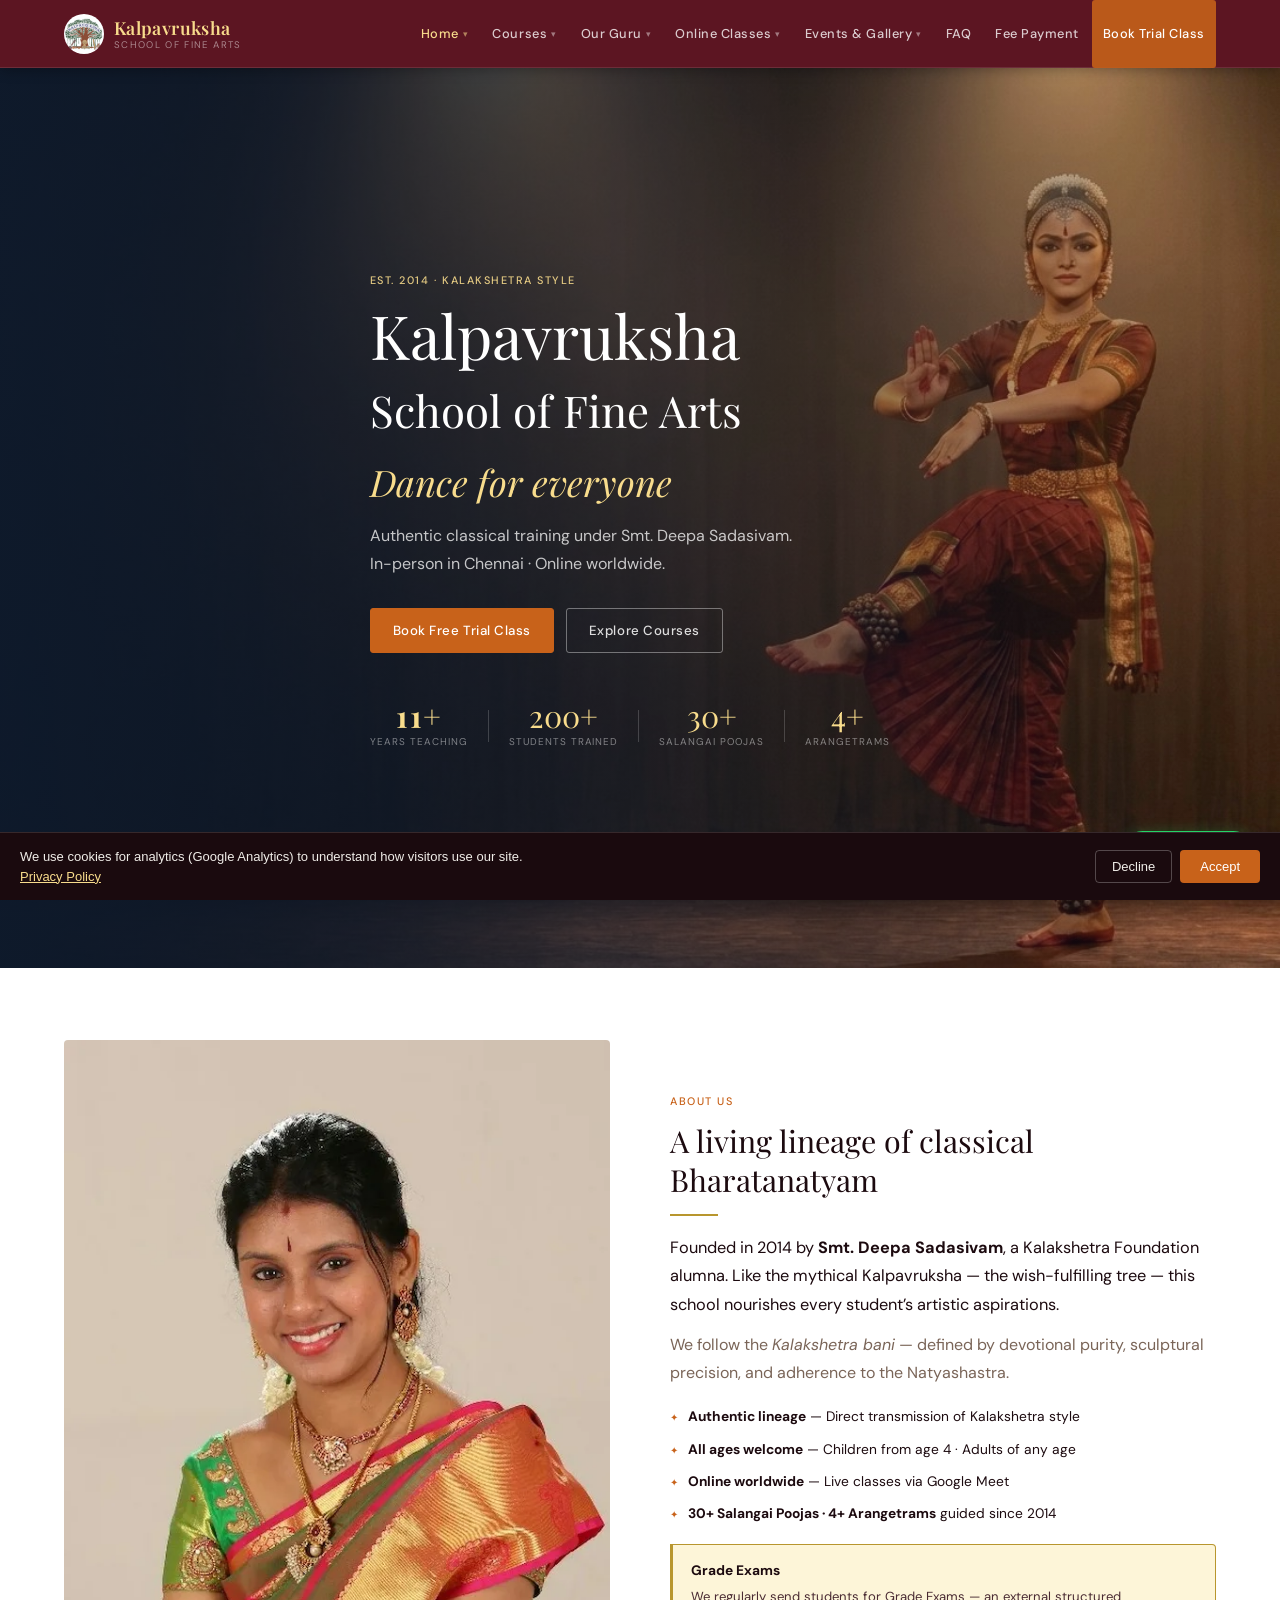
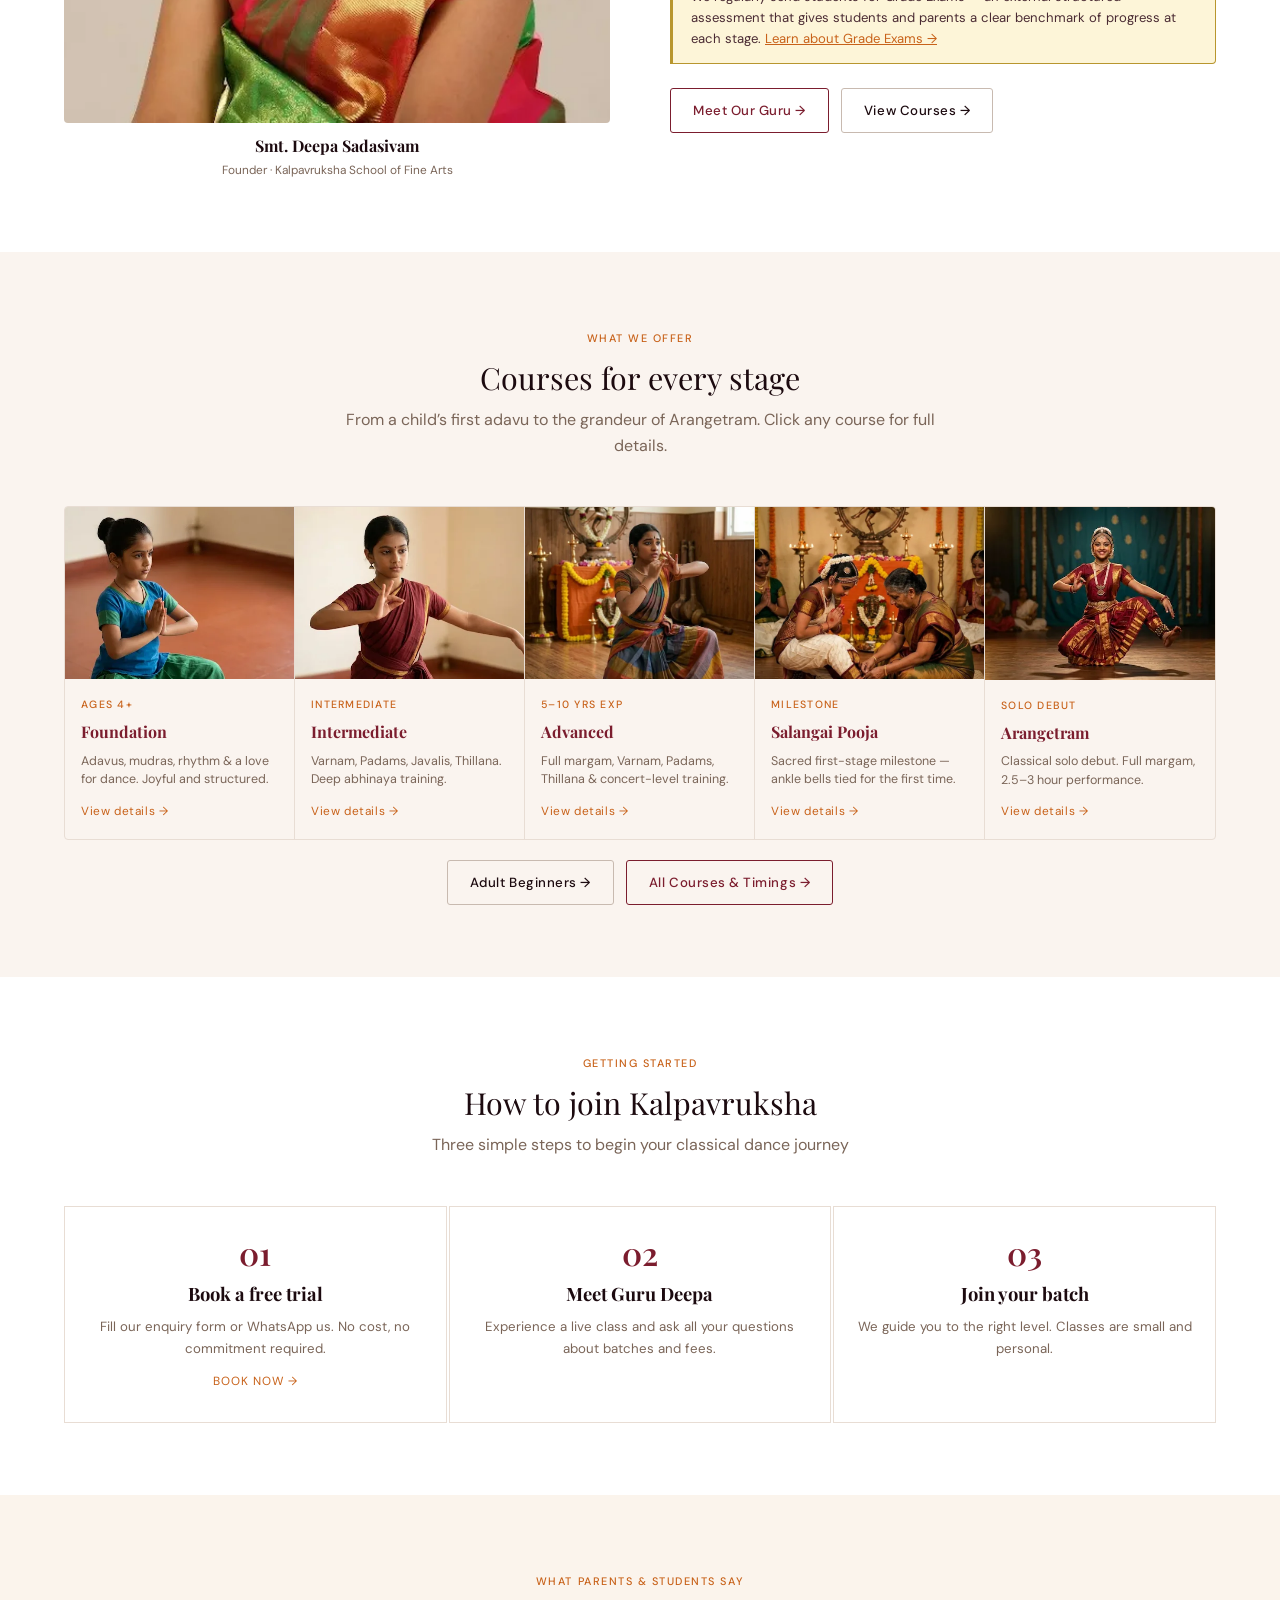
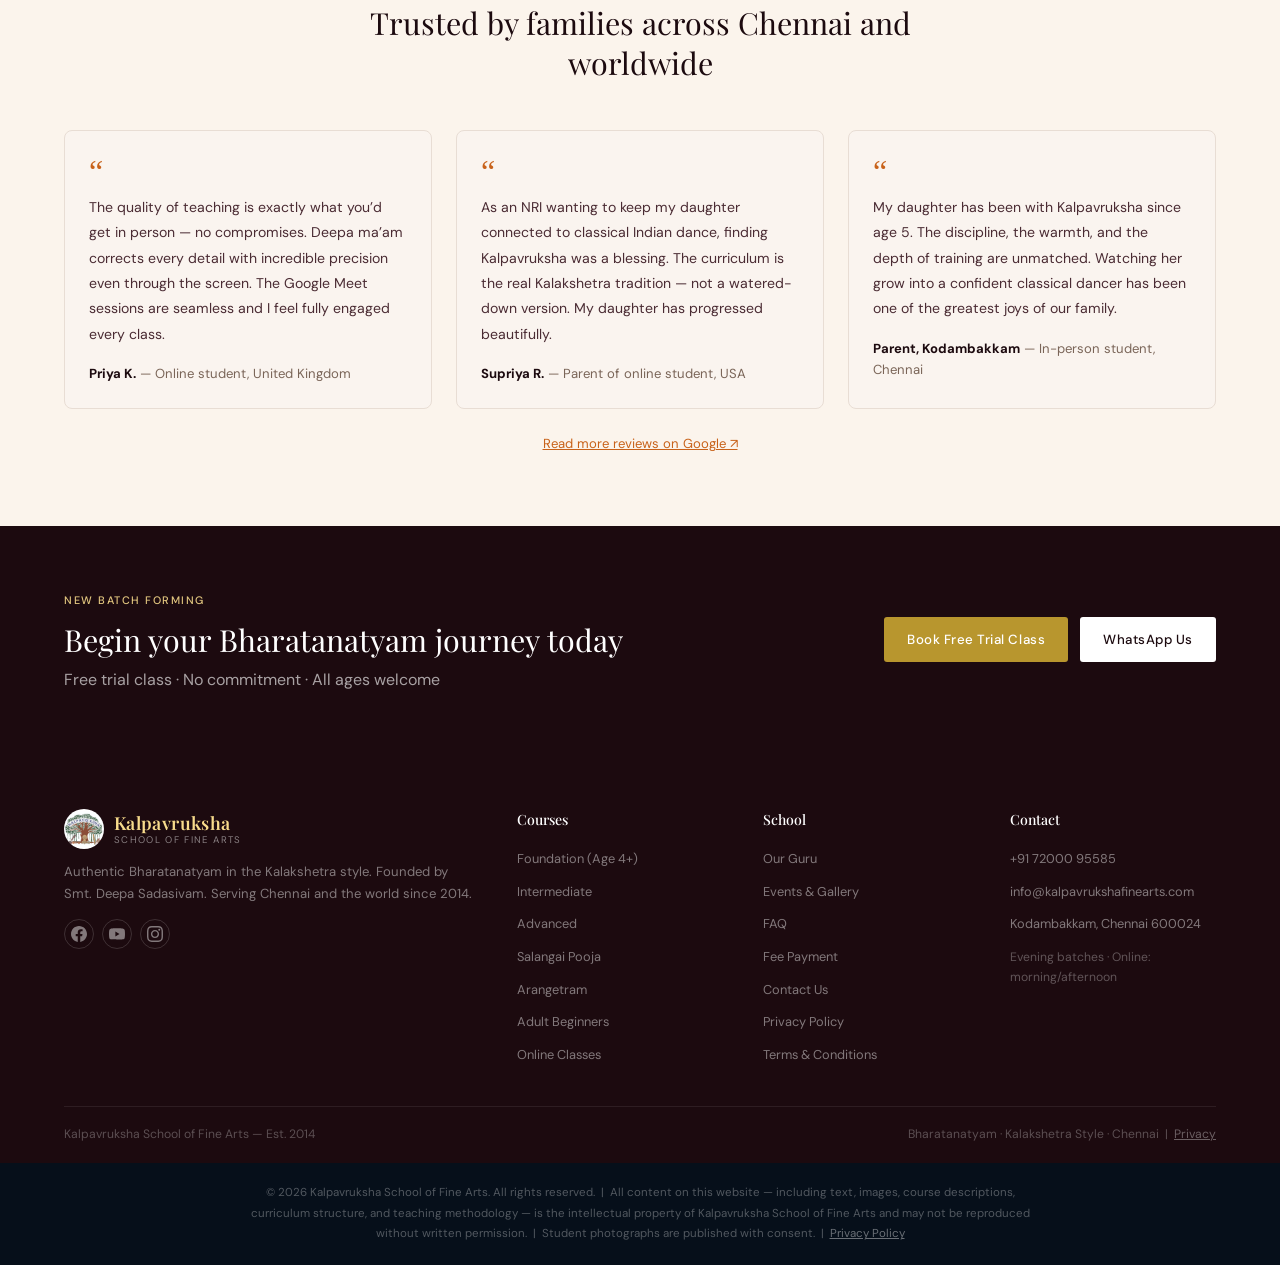
==== commit 5bc6cbfc: "Add files via upload" ====
--- a/index.html
+++ b/index.html
@@ -6,7 +6,7 @@
   <meta name="google-site-verification" content="vN2-0iQwr74Br4yqT1xNynjvGHpnbKhBjR1G0NXU9Yg" />
   <meta name="viewport" content="width=device-width, initial-scale=1.0">
   <title>Kalpavruksha School of Fine Arts | Bharatanatyam Classes Chennai</title>
-  <meta name="description" content="Authentic Kalakshetra-style Bharatanatyam in Chennai and online. Founded by Smt. Deepa Sadasivam. Classes for children from age 4, adults, and Arangetram preparation. Est. 2014.">
+  <meta name="description" content="Authentic Kalakshetra-style Bharatanatyam in Chennai and online. Classes from age 4, adults, Arangetram prep. Founded 2014. Book a free trial.">
   <link rel="canonical" href="https://kalpavrukshafinearts.com/">
 
   <!--
@@ -208,6 +208,10 @@
     ]
   }
   </script>
+  <meta property="og:type" content="website">
+  <meta property="og:title" content="Kalpavruksha School of Fine Arts | Bharatanatyam Classes Chennai">
+  <meta property="og:description" content="Authentic Kalakshetra-style Bharatanatyam in Chennai and online. Classes for age 4+, adults, and Arangetram preparation. Founded 2014.">
+  <meta property="og:url" content="https://kalpavrukshafinearts.com/">
 
   <meta property="og:image" content="https://kalpavrukshafinearts.com/images/arangetram.webp">
   <meta property="og:image:width" content="1400">
@@ -517,7 +521,7 @@
   </div>
   <div class="ctab-btns">
     <a href="contact.html" class="btn bg">Book Free Trial Class</a>
-    <a href="https://wa.me/917200095585" class="btn bw" target="_blank" rel="noopener">WhatsApp Us</a>
+    <a href="https://wa.me/917200095585" class="btn bw" target="_blank" rel="noopener" onclick="if(window.gtag){gtag('event','enquiry_initiated',{method:'whatsapp',page_title:document.title})}">WhatsApp Us</a>
   </div>
 </div></div></section>
 
@@ -556,7 +560,7 @@
     <li><a href="terms.html">Terms &amp; Conditions</a></li>
   </ul></div>
   <div class="fcol"><h4>Contact</h4><ul>
-    <li><a href="tel:+917200095585">+91 72000 95585</a></li>
+    <li><a href="tel:+917200095585" onclick="if(window.gtag){gtag('event','enquiry_initiated',{method:'phone_call',page_title:document.title})}">+91 72000 95585</a></li>
     <li><a href="mailto:info@kalpavrukshafinearts.com">info@kalpavrukshafinearts.com</a></li>
     <li><a href="https://maps.google.com/?q=Kodambakkam+Chennai" target="_blank" rel="noopener">Kodambakkam, Chennai 600024</a></li>
   </ul>
@@ -572,15 +576,67 @@
 </div>
 
 <!-- WhatsApp float -->
-<a class="wa" href="https://wa.me/917200095585?text=Hello%2C+I+am+interested+in+Bharatanatyam+classes." target="_blank" rel="noopener" aria-label="Chat on WhatsApp"><svg viewBox="0 0 24 24" fill="currentColor" style="width:20px;height:20px;flex-shrink:0"><path d="M17.472 14.382c-.297-.149-1.758-.867-2.03-.967-.273-.099-.471-.148-.67.15-.197.297-.767.966-.94 1.164-.173.199-.347.223-.644.075-.297-.15-1.255-.463-2.39-1.475-.883-.788-1.48-1.761-1.653-2.059-.173-.297-.018-.458.13-.606.134-.133.298-.347.446-.52.149-.174.198-.298.298-.497.099-.198.05-.371-.025-.52-.075-.149-.669-1.612-.916-2.207-.242-.579-.487-.5-.669-.51-.173-.008-.371-.01-.57-.01-.198 0-.52.074-.792.372-.272.297-1.04 1.016-1.04 2.479 0 1.462 1.065 2.875 1.213 3.074.149.198 2.096 3.2 5.077 4.487.709.306 1.262.489 1.694.625.712.227 1.36.195 1.871.118.571-.085 1.758-.719 2.006-1.413.248-.694.248-1.289.173-1.413-.074-.124-.272-.198-.57-.347m-5.421 7.403h-.004a9.87 9.87 0 01-5.031-1.378l-.361-.214-3.741.982.998-3.648-.235-.374a9.86 9.86 0 01-1.51-5.26c.001-5.45 4.436-9.884 9.888-9.884 2.64 0 5.122 1.03 6.988 2.898a9.825 9.825 0 012.893 6.994c-.003 5.45-4.437 9.884-9.885 9.884m8.413-18.297A11.815 11.815 0 0012.05 0C5.495 0 .16 5.335.157 11.892c0 2.096.547 4.142 1.588 5.945L.057 24l6.305-1.654a11.882 11.882 0 005.683 1.448h.005c6.554 0 11.89-5.335 11.893-11.893a11.821 11.821 0 00-3.48-8.413z"/></svg><span>Chat with us</span></a>
-
-<!-- GA4 — deferred, end of body, single definition -->
-<script defer src="https://www.googletagmanager.com/gtag/js?id=G-Z66NRXP98K"></script>
+<a class="wa" href="https://wa.me/917200095585?text=Hello%2C+I+am+interested+in+Bharatanatyam+classes." target="_blank" rel="noopener" aria-label="Chat on WhatsApp" onclick="if(window.gtag){gtag('event','enquiry_initiated',{method:'whatsapp',page_title:document.title})}"><svg viewBox="0 0 24 24" fill="currentColor" style="width:20px;height:20px;flex-shrink:0"><path d="M17.472 14.382c-.297-.149-1.758-.867-2.03-.967-.273-.099-.471-.148-.67.15-.197.297-.767.966-.94 1.164-.173.199-.347.223-.644.075-.297-.15-1.255-.463-2.39-1.475-.883-.788-1.48-1.761-1.653-2.059-.173-.297-.018-.458.13-.606.134-.133.298-.347.446-.52.149-.174.198-.298.298-.497.099-.198.05-.371-.025-.52-.075-.149-.669-1.612-.916-2.207-.242-.579-.487-.5-.669-.51-.173-.008-.371-.01-.57-.01-.198 0-.52.074-.792.372-.272.297-1.04 1.016-1.04 2.479 0 1.462 1.065 2.875 1.213 3.074.149.198 2.096 3.2 5.077 4.487.709.306 1.262.489 1.694.625.712.227 1.36.195 1.871.118.571-.085 1.758-.719 2.006-1.413.248-.694.248-1.289.173-1.413-.074-.124-.272-.198-.57-.347m-5.421 7.403h-.004a9.87 9.87 0 01-5.031-1.378l-.361-.214-3.741.982.998-3.648-.235-.374a9.86 9.86 0 01-1.51-5.26c.001-5.45 4.436-9.884 9.888-9.884 2.64 0 5.122 1.03 6.988 2.898a9.825 9.825 0 012.893 6.994c-.003 5.45-4.437 9.884-9.885 9.884m8.413-18.297A11.815 11.815 0 0012.05 0C5.495 0 .16 5.335.157 11.892c0 2.096.547 4.142 1.588 5.945L.057 24l6.305-1.654a11.882 11.882 0 005.683 1.448h.005c6.554 0 11.89-5.335 11.893-11.893a11.821 11.821 0 00-3.48-8.413z"/></svg><span>Chat with us</span></a>
+
+<!-- Cookie Consent -->
 <script>
-window.dataLayer = window.dataLayer || [];
-function gtag(){dataLayer.push(arguments);}
-gtag('js', new Date());
-gtag('config', 'G-Z66NRXP98K', {send_page_view: true});
+(function(){
+  var KEY='kfa_consent';
+  var consent=localStorage.getItem(KEY);
+
+  function loadGA4(){
+    if(window._ga4Loaded) return;
+    window._ga4Loaded=true;
+    var s=document.createElement('script');
+    s.defer=true;
+    s.src='https://www.googletagmanager.com/gtag/js?id=G-Z66NRXP98K';
+    document.head.appendChild(s);
+    window.dataLayer=window.dataLayer||[];
+    function gtag(){dataLayer.push(arguments);}
+    window.gtag=gtag;
+    gtag('js',new Date());
+    gtag('consent','update',{analytics_storage:'granted',ad_storage:'denied'});
+    gtag('config','G-Z66NRXP98K',{send_page_view:true});
+  }
+
+  function showBanner(){
+    var b=document.createElement('div');
+    b.id='kfa-cookie-banner';
+    b.setAttribute('role','region');
+    b.setAttribute('aria-label','Cookie consent');
+    b.style.cssText='position:fixed;bottom:0;left:0;right:0;z-index:99999;background:#1a0a0e;color:#f0ede8;padding:14px 20px;display:flex;align-items:center;justify-content:space-between;flex-wrap:wrap;gap:12px;font-family:sans-serif;font-size:13px;border-top:1px solid rgba(255,255,255,0.12);line-height:1.5';
+    b.innerHTML='<span style="max-width:520px">We use cookies for analytics (Google Analytics) to understand how visitors use our site. <a href="/privacy.html" style="color:#F8DC8C;text-decoration:underline">Privacy Policy</a></span>'
+      +'<div style="display:flex;gap:8px;flex-shrink:0">'
+      +'<button id="kfa-decline" style="padding:8px 16px;border:1px solid rgba(255,255,255,0.25);background:transparent;color:#f0ede8;border-radius:4px;cursor:pointer;font-size:13px;font-family:sans-serif">Decline</button>'
+      +'<button id="kfa-accept" style="padding:8px 20px;border:none;background:#C8621A;color:#fff;border-radius:4px;cursor:pointer;font-size:13px;font-family:sans-serif;font-weight:500">Accept</button>'
+      +'</div>';
+    document.body.appendChild(b);
+    document.getElementById('kfa-accept').onclick=function(){
+      localStorage.setItem(KEY,'accepted');
+      loadGA4();
+      b.remove();
+    };
+    document.getElementById('kfa-decline').onclick=function(){
+      localStorage.setItem(KEY,'declined');
+      b.remove();
+    };
+  }
+
+  // Set consent default BEFORE GA4 loads
+  window.dataLayer=window.dataLayer||[];
+  function gtag(){dataLayer.push(arguments);}
+  window.gtag=gtag;
+  gtag('consent','default',{analytics_storage:'denied',ad_storage:'denied'});
+
+  if(consent==='accepted'){
+    loadGA4();
+  } else if(!consent){
+    if(document.readyState==='loading'){
+      document.addEventListener('DOMContentLoaded',showBanner);
+    } else { showBanner(); }
+  }
+  // 'declined' → nothing loads
+})();
 </script>
 
 <!-- Page JS -->
@@ -591,6 +647,27 @@
     t.addEventListener('click', function(){ var o = m.classList.toggle('open'); t.setAttribute('aria-expanded', o); });
     m.querySelectorAll('a').forEach(function(a){ a.addEventListener('click', function(){ m.classList.remove('open'); t.setAttribute('aria-expanded','false'); }); });
   }
+  // Keyboard-accessible nav dropdowns
+  document.querySelectorAll('.nm>li').forEach(function(li){
+    li.addEventListener('focusin',function(){
+      var d=li.querySelector('.ndd');
+      if(d)d.style.display='block';
+    });
+    li.addEventListener('focusout',function(e){
+      if(!li.contains(e.relatedTarget)){
+        var d=li.querySelector('.ndd');
+        if(d)d.style.display='';
+      }
+    });
+    li.addEventListener('keydown',function(e){
+      if(e.key==='Escape'){
+        var d=li.querySelector('.ndd');
+        if(d)d.style.display='';
+        var a=li.querySelector('a');
+        if(a)a.focus();
+      }
+    });
+  });
   document.querySelectorAll('.faq-q').forEach(function(b){
     b.addEventListener('click', function(){
       var it = b.closest('.faq-item'), op = it.classList.contains('open');
--- a/css/style.css
+++ b/css/style.css
@@ -1,3 +1,10 @@
+
+/* Keyboard focus indicator — accessibility */
+*:focus-visible {
+  outline: 2px solid var(--saffron, #C8621A);
+  outline-offset: 2px;
+  border-radius: 2px;
+}
 /* ============================================================
    Kalpavruksha School of Fine Arts
    Shared stylesheet — css/style.css
@@ -100,6 +107,11 @@
 .cb ul{display:flex;flex-direction:column;gap:6px;}
 .cb li{font-size:0.84rem;color:var(--ink-mid);padding-left:14px;position:relative;}
 .cb li::before{content:'›';position:absolute;left:0;color:var(--saffron);}
+/* Side-by-side info cards + curriculum on course detail sections */
+.cg-details{display:grid;grid-template-columns:1fr 1fr;gap:18px;align-items:start;}
+.cg-details .mg{margin-top:0;}
+.cg-details .cb{margin-top:0;}
+
 
 /* NAV — solid always */
 .site-nav{position:fixed;top:0;left:0;right:0;z-index:9999;background:#5c1522;border-bottom:1px solid rgba(255,255,255,0.10);box-shadow:0 2px 12px rgba(0,0,0,0.30);height:68px;}
@@ -165,6 +177,8 @@
   .c{padding:0 16px;}
   .sec{padding:52px 0;}
   .mg{grid-template-columns:1fr;}
+  .cg-details{grid-template-columns:1fr;}
+
 }
 
 /* COMPATIBILITY ALIASES for old-class pages */
--- a/css/style.css
+++ b/css/style.css
@@ -1,3 +1,10 @@
+
+/* Keyboard focus indicator — accessibility */
+*:focus-visible {
+  outline: 2px solid var(--saffron, #C8621A);
+  outline-offset: 2px;
+  border-radius: 2px;
+}
 /* ============================================================
    Kalpavruksha School of Fine Arts
    Shared stylesheet — css/style.css
@@ -100,6 +107,11 @@
 .cb ul{display:flex;flex-direction:column;gap:6px;}
 .cb li{font-size:0.84rem;color:var(--ink-mid);padding-left:14px;position:relative;}
 .cb li::before{content:'›';position:absolute;left:0;color:var(--saffron);}
+/* Side-by-side info cards + curriculum on course detail sections */
+.cg-details{display:grid;grid-template-columns:1fr 1fr;gap:18px;align-items:start;}
+.cg-details .mg{margin-top:0;}
+.cg-details .cb{margin-top:0;}
+
 
 /* NAV — solid always */
 .site-nav{position:fixed;top:0;left:0;right:0;z-index:9999;background:#5c1522;border-bottom:1px solid rgba(255,255,255,0.10);box-shadow:0 2px 12px rgba(0,0,0,0.30);height:68px;}
@@ -165,6 +177,8 @@
   .c{padding:0 16px;}
   .sec{padding:52px 0;}
   .mg{grid-template-columns:1fr;}
+  .cg-details{grid-template-columns:1fr;}
+
 }
 
 /* COMPATIBILITY ALIASES for old-class pages */
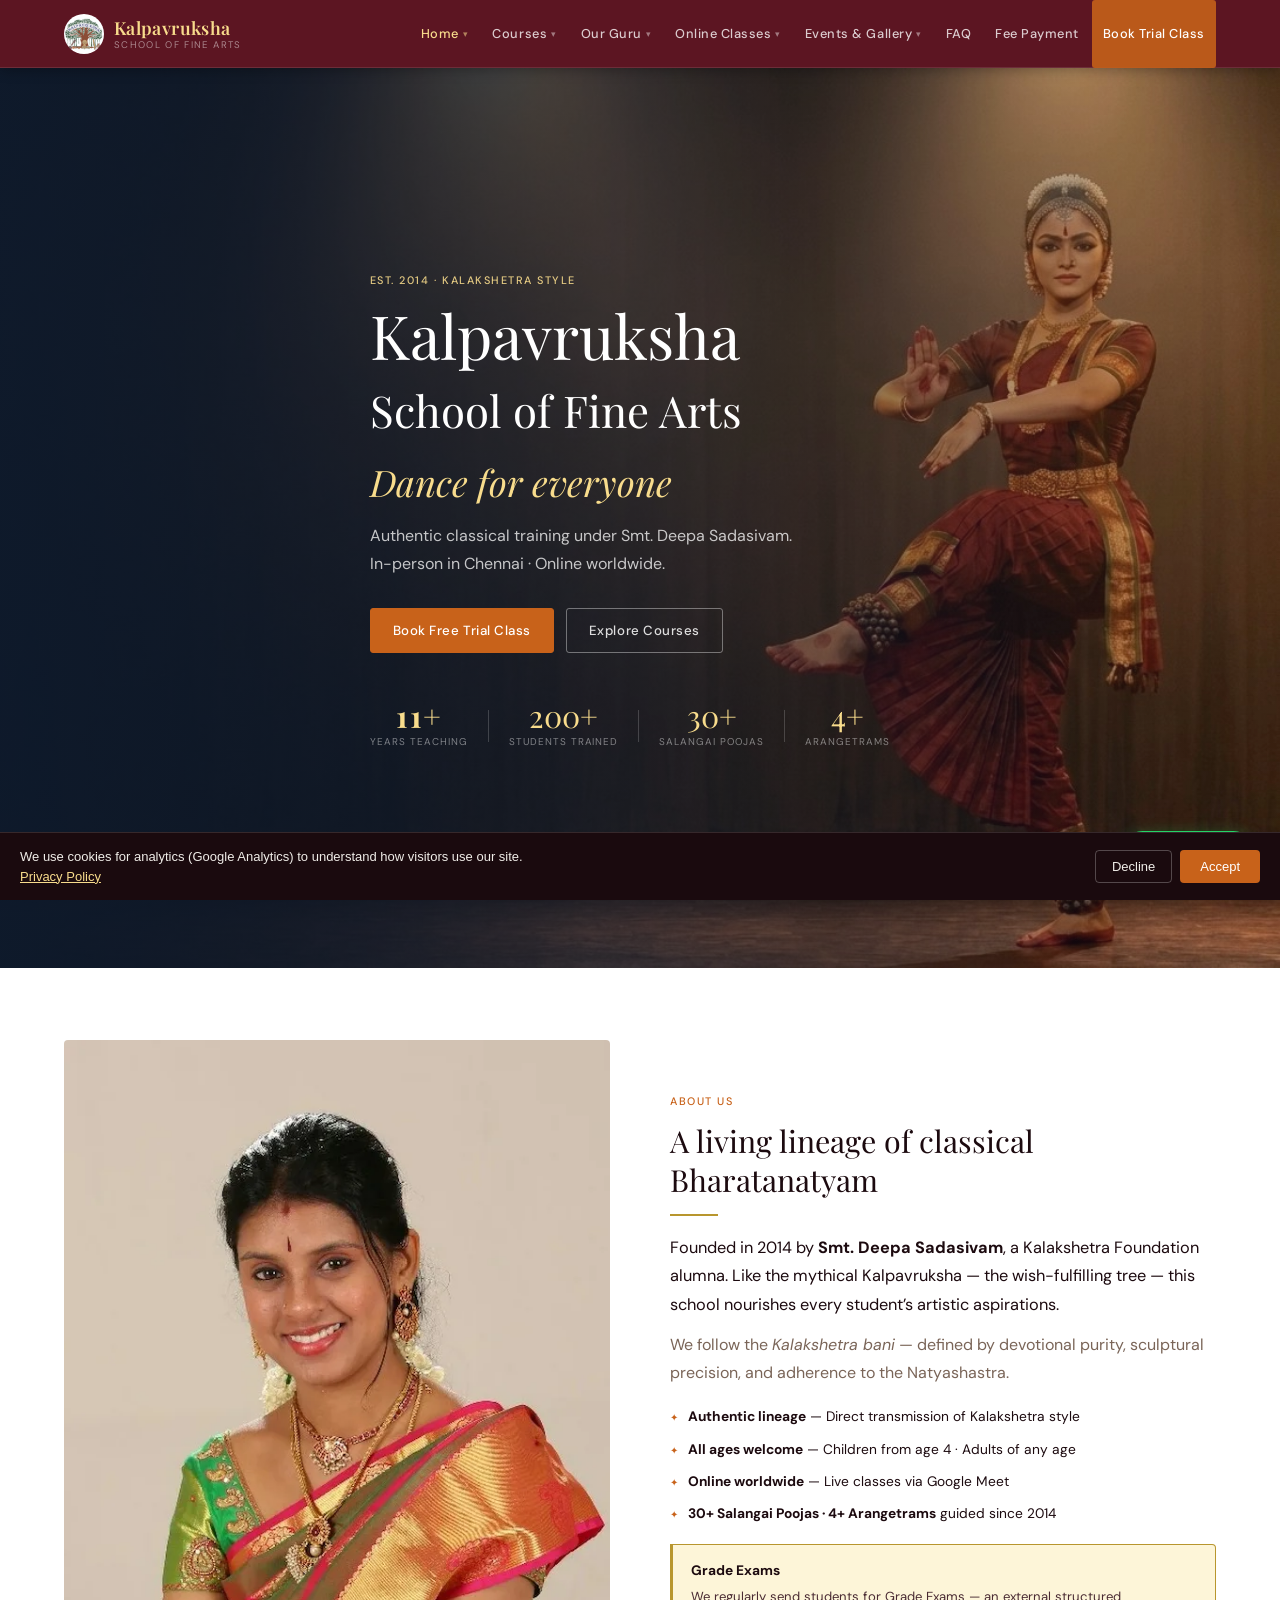
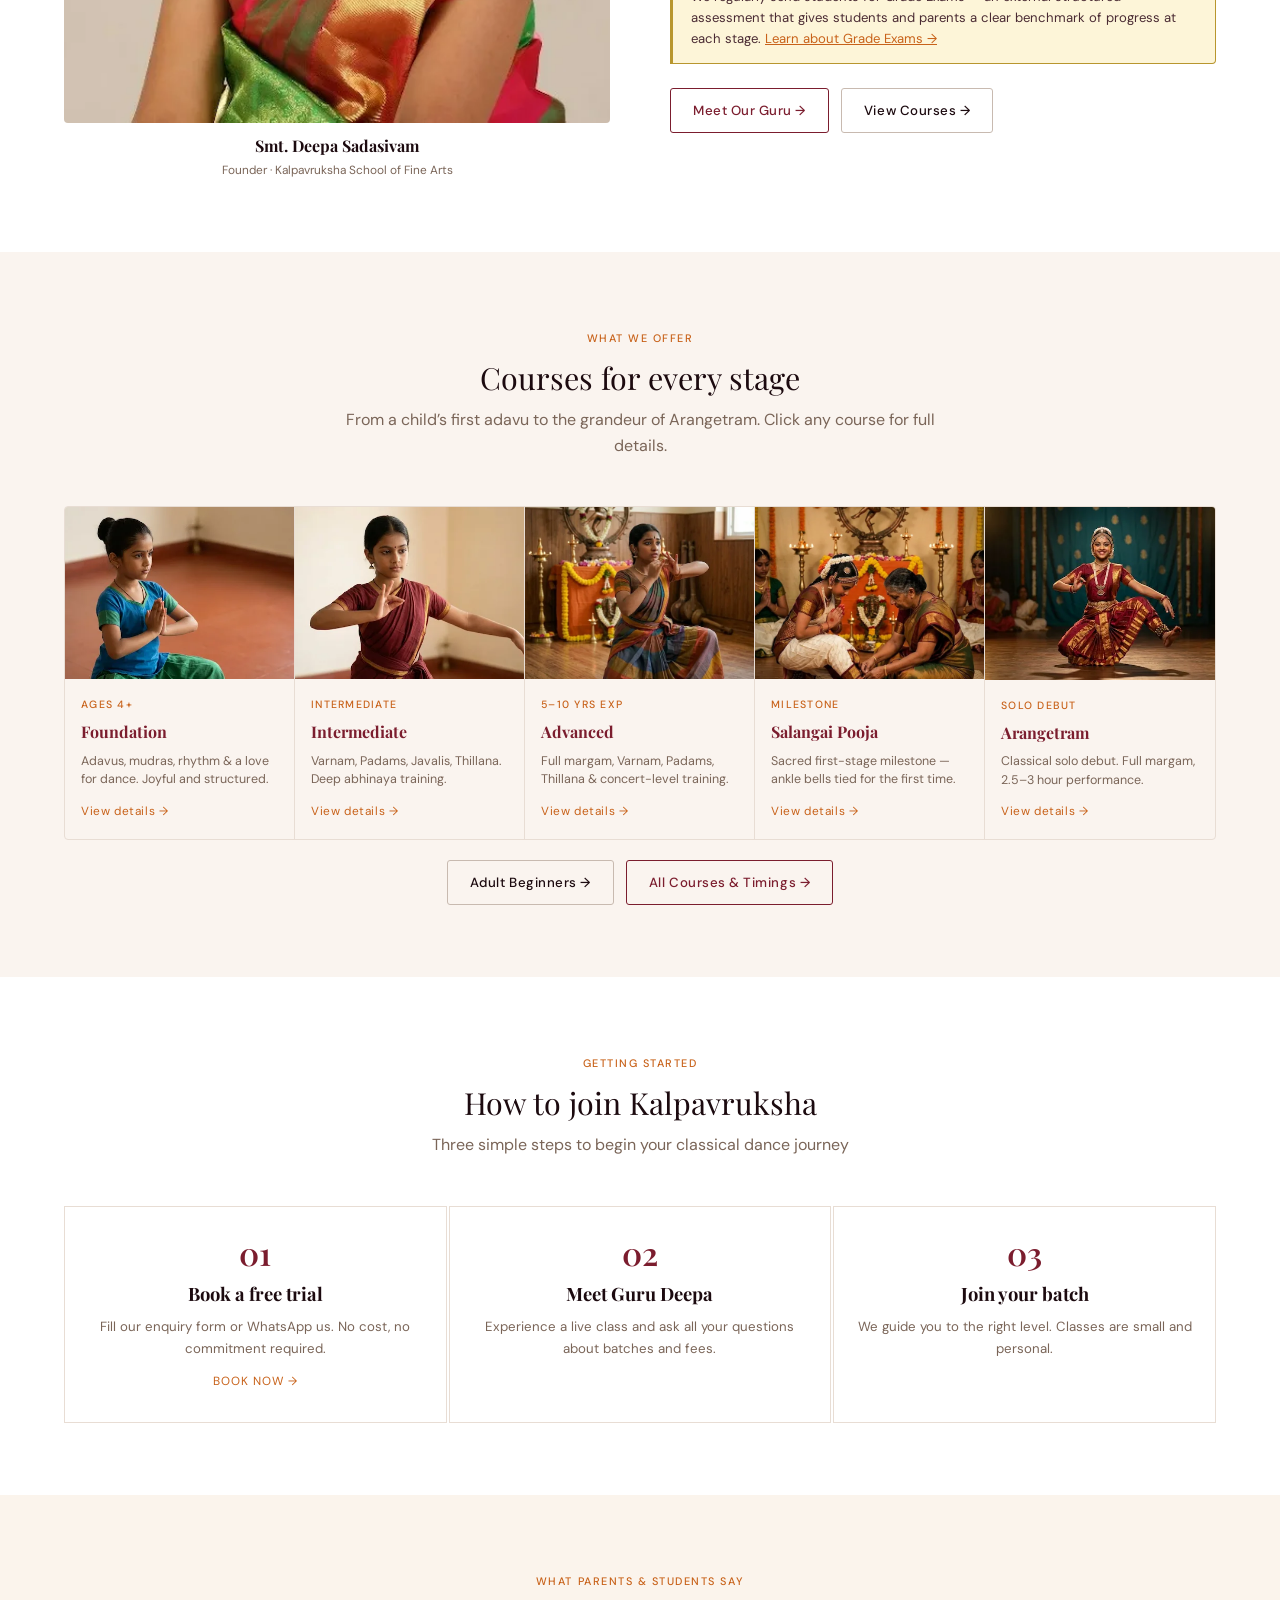
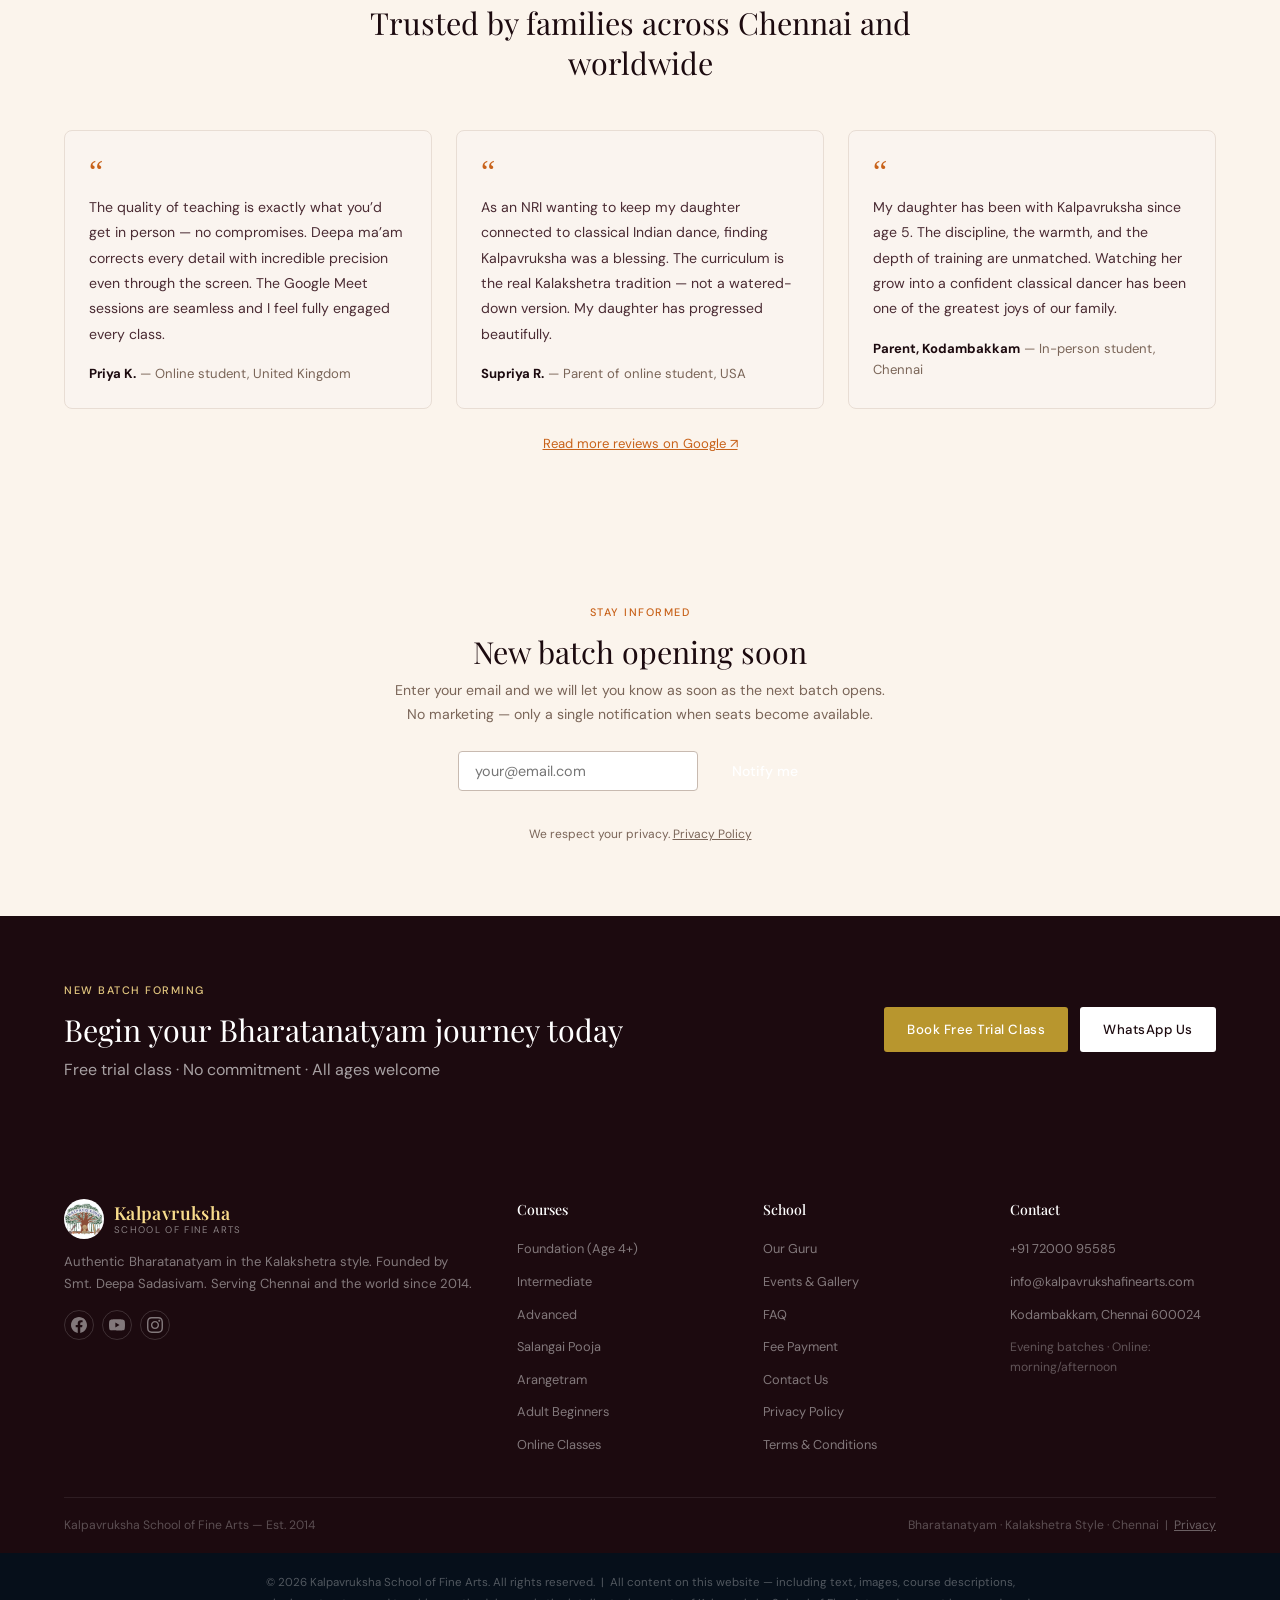
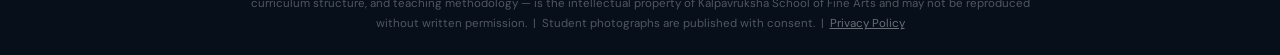
==== commit 96e79068: "Add files via upload" ====
--- a/index.html
+++ b/index.html
@@ -234,7 +234,7 @@
   <div class="ni">
     <div class="nl">
       <a href="index.html" class="logo" aria-label="Kalpavruksha home">
-        <img src="images/logo.webp" alt="Kalpavruksha School of Fine Arts logo"
+        <img loading="eager" src="images/logo.webp" alt="Kalpavruksha School of Fine Arts logo"
           width="40" height="40"
           style="width:40px;height:40px;border-radius:50%;object-fit:cover;flex-shrink:0">
         <div class="logo-t"><span class="logo-n">Kalpavruksha</span><span class="logo-s">School of Fine Arts</span></div>
@@ -512,6 +512,39 @@
   </div>
 </section>
 
+
+<!-- EMAIL CAPTURE — Batch notifications -->
+<section class="sec sec-s" id="batch-notify" aria-label="New batch notifications">
+  <div class="c" style="max-width:560px;text-align:center">
+    <span class="lbl">Stay informed</span>
+    <h2 class="dmd" style="margin-top:8px;margin-bottom:8px">New batch opening soon</h2>
+    <p style="font-size:0.88rem;color:var(--ink-soft);line-height:1.7;margin-bottom:1.5rem">
+      Enter your email and we will let you know as soon as the next batch opens.<br>
+      No marketing — only a single notification when seats become available.
+    </p>
+    <div style="display:flex;gap:10px;justify-content:center;flex-wrap:wrap" role="form" aria-label="Batch notification signup">
+      <input type="email" id="batch-email" placeholder="your@email.com" autocomplete="email"
+             aria-label="Your email address"
+             style="padding:10px 16px;border:1px solid var(--bdr-s);border-radius:4px;
+                    font-size:0.9rem;font-family:var(--fb);color:var(--ink);
+                    background:#fff;width:240px;flex-shrink:0;outline:none"
+             onfocus="this.style.borderColor='var(--maroon)'"
+             onblur="this.style.borderColor='var(--bdr-s)'">
+      <button onclick="submitBatchNotify()"
+              style="padding:10px 24px;background:var(--saffron-text);color:#fff;border:none;
+                     border-radius:4px;font-size:0.88rem;font-family:var(--fb);font-weight:500;
+                     cursor:pointer;white-space:nowrap"
+              aria-label="Subscribe to batch notifications">
+        Notify me
+      </button>
+    </div>
+    <p id="batch-notify-msg" style="font-size:0.82rem;margin-top:10px;min-height:18px;color:var(--ink-soft)"></p>
+    <p style="font-size:0.75rem;color:var(--ink-soft);margin-top:6px">
+      We respect your privacy. <a href="privacy.html" style="color:var(--saffron-text)">Privacy Policy</a>
+    </p>
+  </div>
+</section>
+
 <!-- CTA BAND -->
 <section class="ctab"><div class="c"><div class="ctai">
   <div>
@@ -531,7 +564,7 @@
 <footer class="ft"><div class="c"><div class="fg">
   <div class="fb-brand">
     <a href="index.html" style="text-decoration:none;display:flex;align-items:center;gap:10px;margin-bottom:12px">
-      <img src="images/logo.webp" alt="Kalpavruksha logo" width="40" height="40" style="width:40px;height:40px;border-radius:50%;object-fit:cover">
+      <img src="images/logo.webp" alt="Kalpavruksha logo" width="40" height="40" loading="lazy" style="width:40px;height:40px;border-radius:50%;object-fit:cover">
       <div class="logo-t"><span class="logo-n">Kalpavruksha</span><span class="logo-s">School of Fine Arts</span></div>
     </a>
     <p>Authentic Bharatanatyam in the Kalakshetra style. Founded by Smt. Deepa Sadasivam. Serving Chennai and the world since 2014.</p>
@@ -683,6 +716,35 @@
     document.querySelectorAll('[id]').forEach(function(el){ ob.observe(el); });
   }
 })();
+
+  // Batch notification email signup
+  function submitBatchNotify(){
+    var email = document.getElementById('batch-email').value.trim();
+    var msg = document.getElementById('batch-notify-msg');
+    var btn = document.querySelector('[onclick="submitBatchNotify()"]');
+    if(!email || !email.includes('@') || !email.includes('.')){
+      msg.style.color='#c0392b';
+      msg.textContent='Please enter a valid email address.';
+      return;
+    }
+    btn.textContent='Sending…'; btn.disabled=true;
+    fetch('https://script.google.com/macros/s/BATCH_NOTIFY_SCRIPT_ID/exec',{
+      method:'POST',
+      body:JSON.stringify({type:'batch_notify',email:email,page:document.title}),
+      headers:{'Content-Type':'application/json'}
+    }).then(function(){
+      msg.style.color='var(--maroon)';
+      msg.textContent='✓ Added! We will notify you when the next batch opens.';
+      document.getElementById('batch-email').value='';
+      btn.textContent='Notify me'; btn.disabled=false;
+      if(window.gtag) gtag('event','email_signup',{form_name:'batch_notification'});
+    }).catch(function(){
+      msg.style.color='var(--maroon)';
+      msg.textContent='✓ Done! We will be in touch when the next batch opens.';
+      document.getElementById('batch-email').value='';
+      btn.textContent='Notify me'; btn.disabled=false;
+    });
+  }
 </script>
 </body>
 </html>
--- a/css/style.css
+++ b/css/style.css
@@ -132,6 +132,8 @@
 .nm>li:hover .narr{transform:rotate(180deg);}
 .ndd{display:none;position:absolute;top:68px;left:0;background:#3d0d18;border:1px solid rgba(255,255,255,0.10);border-top:none;border-radius:0 0 4px 4px;min-width:200px;box-shadow:0 8px 24px rgba(0,0,0,0.35);z-index:10000;padding:6px 0;}
 .nm>li:hover .ndd{display:block;}
+.nm>li:focus-within .ndd{display:block;}
+.nm>li:focus-within .narr{transform:rotate(180deg);}
 .ndd a{display:block;padding:9px 16px;font-size:0.78rem;color:rgba(255,255,255,0.68);text-decoration:none;transition:background 0.15s,color 0.15s;white-space:nowrap;}
 .ndd a:hover{background:rgba(255,255,255,0.08);color:#fff;}
 .ntog{display:none;flex-direction:column;gap:5px;background:none;border:none;cursor:pointer;padding:8px;}
--- a/css/style.css
+++ b/css/style.css
@@ -132,6 +132,8 @@
 .nm>li:hover .narr{transform:rotate(180deg);}
 .ndd{display:none;position:absolute;top:68px;left:0;background:#3d0d18;border:1px solid rgba(255,255,255,0.10);border-top:none;border-radius:0 0 4px 4px;min-width:200px;box-shadow:0 8px 24px rgba(0,0,0,0.35);z-index:10000;padding:6px 0;}
 .nm>li:hover .ndd{display:block;}
+.nm>li:focus-within .ndd{display:block;}
+.nm>li:focus-within .narr{transform:rotate(180deg);}
 .ndd a{display:block;padding:9px 16px;font-size:0.78rem;color:rgba(255,255,255,0.68);text-decoration:none;transition:background 0.15s,color 0.15s;white-space:nowrap;}
 .ndd a:hover{background:rgba(255,255,255,0.08);color:#fff;}
 .ntog{display:none;flex-direction:column;gap:5px;background:none;border:none;cursor:pointer;padding:8px;}
